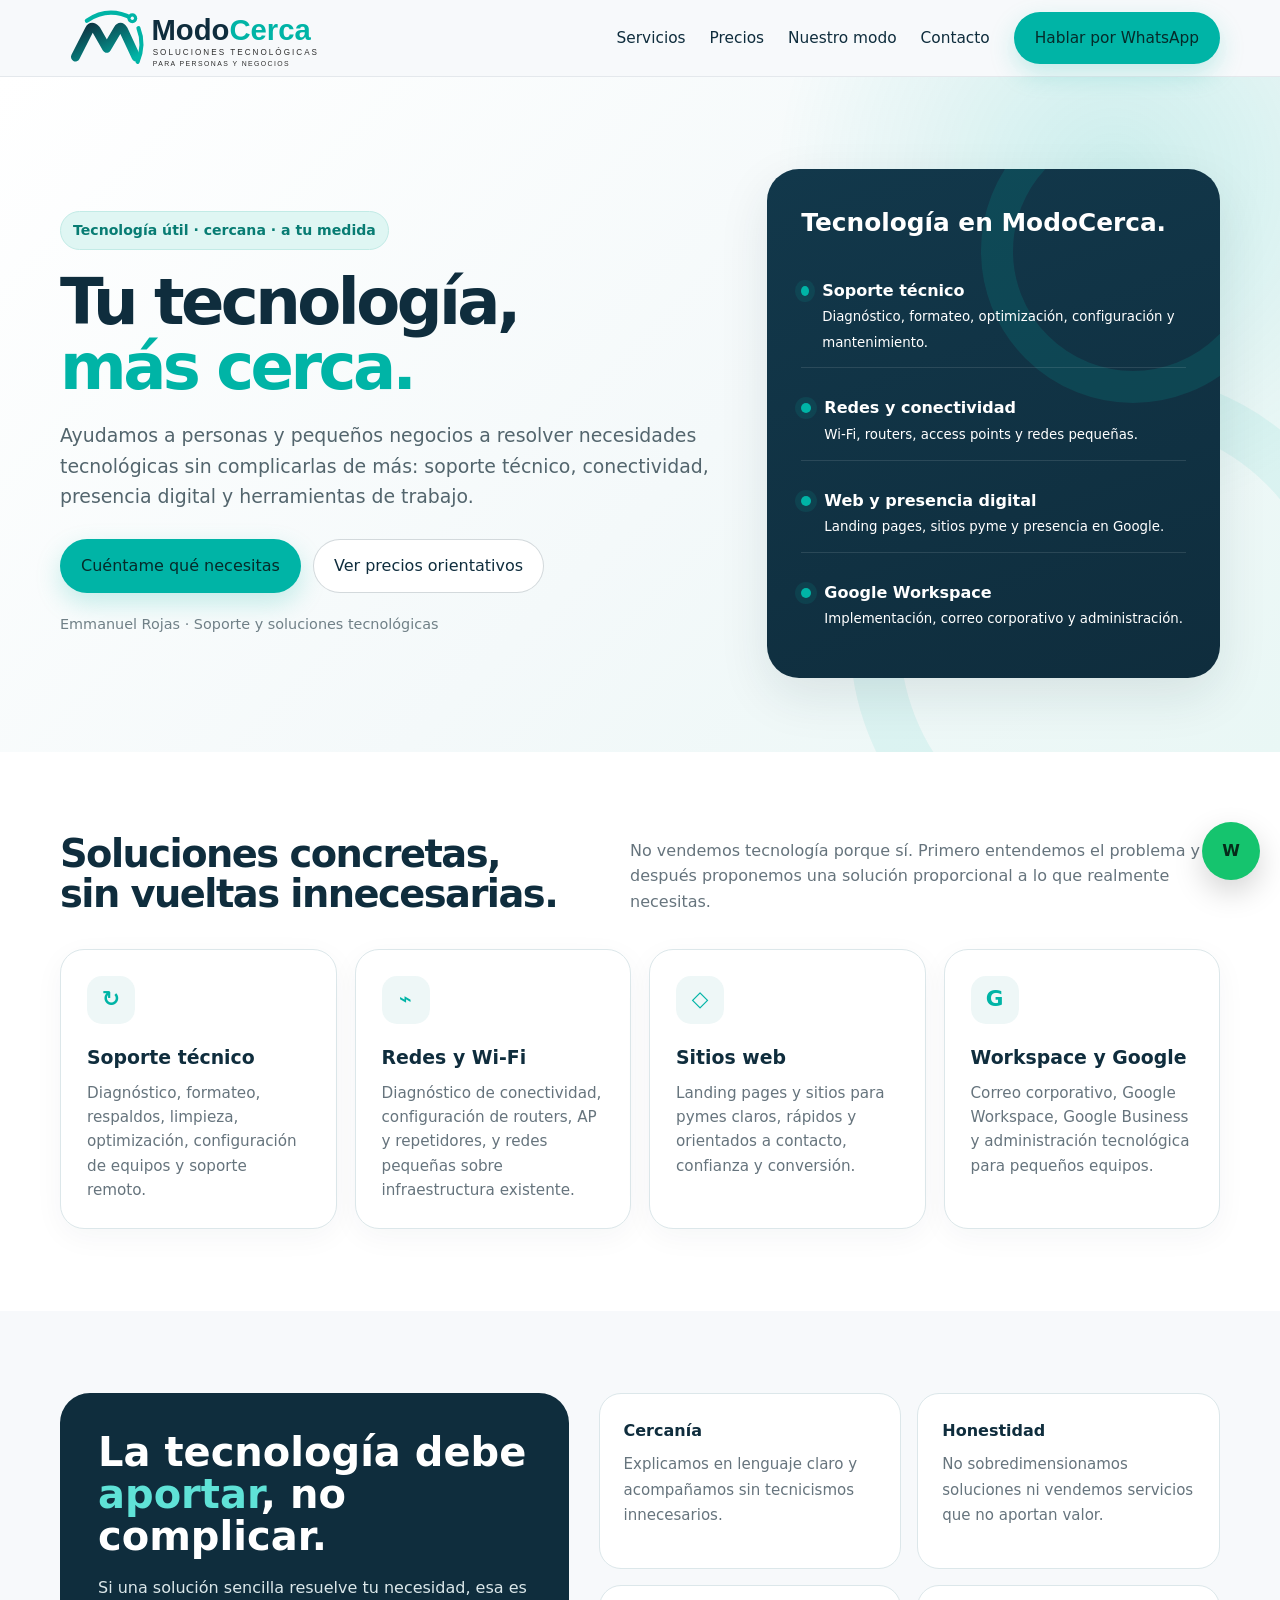
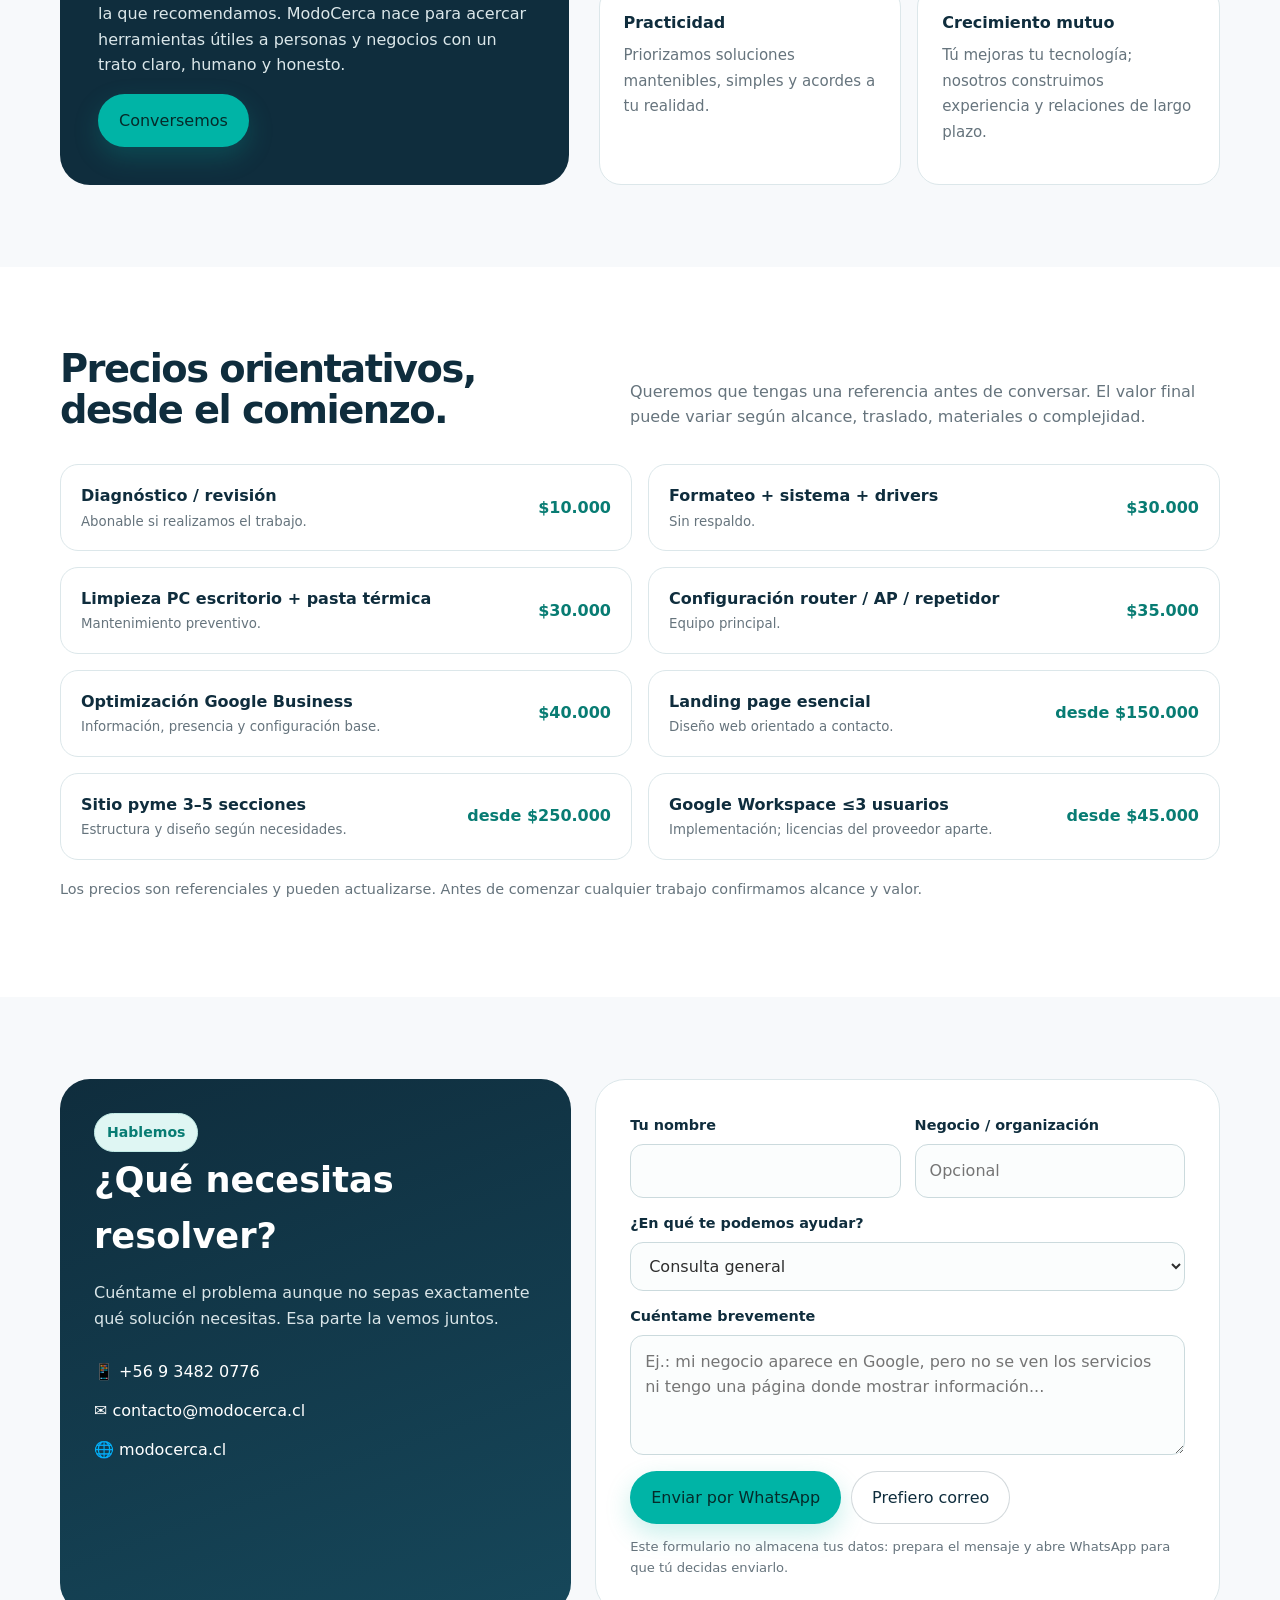
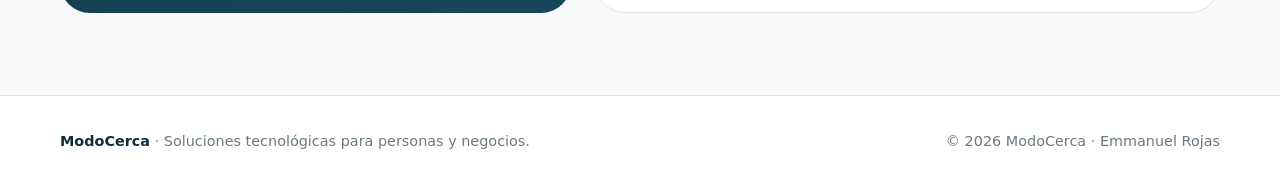
==== index.html @ 822f479d "Add files via upload Pagina ModoCerca v1" ====
<!doctype html>
<html lang="es-CL">
<head>
  <meta charset="utf-8">
  <meta name="viewport" content="width=device-width,initial-scale=1">
  <title>ModoCerca — Soluciones tecnológicas para personas y negocios</title>
  <meta name="description" content="Soporte técnico, redes, sitios web, presencia digital y Google Workspace. Tecnología útil, cercana y a tu medida.">
  <meta name="theme-color" content="#0F2D3D">
  <link rel="icon" href="/assets/favicon.svg" type="image/svg+xml">
  <link rel="canonical" href="https://modocerca.cl/">
  <meta property="og:title" content="ModoCerca — Tecnología en ModoCerca">
  <meta property="og:description" content="Soluciones tecnológicas para personas y negocios: soporte, redes, web, Google Workspace y presencia digital.">
  <meta property="og:type" content="website">
  <meta property="og:url" content="https://modocerca.cl/">
  <link rel="stylesheet" href="/styles.css">
  <script defer src="/script.js"></script>
</head>
<body>
<a class="skip" href="#contenido">Saltar al contenido</a>
<header class="site-header">
  <div class="container nav">
    <a class="brand" href="#inicio" aria-label="ModoCerca, inicio"><img src="/assets/logo.svg" alt="ModoCerca"></a>
    <nav class="nav-links" aria-label="Navegación principal">
      <a href="#servicios">Servicios</a>
      <a href="#precios">Precios</a>
      <a href="#modo">Nuestro modo</a>
      <a href="#contacto">Contacto</a>
      <a class="btn btn-primary" href="https://wa.me/56934820776" target="_blank" rel="noopener">Hablar por WhatsApp</a>
    </nav>
    <button class="menu-btn" aria-label="Abrir menú">☰</button>
  </div>
</header>
<main id="contenido">
  <section class="hero" id="inicio">
    <div class="container hero-grid">
      <div>
        <span class="eyebrow">Tecnología útil · cercana · a tu medida</span>
        <h1>Tu tecnología,<br><span>más cerca.</span></h1>
        <p>Ayudamos a personas y pequeños negocios a resolver necesidades tecnológicas sin complicarlas de más: soporte técnico, conectividad, presencia digital y herramientas de trabajo.</p>
        <div class="hero-actions">
          <a class="btn btn-primary" href="#contacto">Cuéntame qué necesitas</a>
          <a class="btn btn-secondary" href="#precios">Ver precios orientativos</a>
        </div>
        <div class="hero-note">Emmanuel Rojas · Soporte y soluciones tecnológicas</div>
      </div>
      <aside class="hero-card" aria-label="Lo que hacemos">
        <h2>Tecnología en ModoCerca.</h2>
        <div class="quick-list">
          <div class="quick-item"><span class="dot"></span><div><strong>Soporte técnico</strong><br><small>Diagnóstico, formateo, optimización, configuración y mantenimiento.</small></div></div>
          <div class="quick-item"><span class="dot"></span><div><strong>Redes y conectividad</strong><br><small>Wi‑Fi, routers, access points y redes pequeñas.</small></div></div>
          <div class="quick-item"><span class="dot"></span><div><strong>Web y presencia digital</strong><br><small>Landing pages, sitios pyme y presencia en Google.</small></div></div>
          <div class="quick-item"><span class="dot"></span><div><strong>Google Workspace</strong><br><small>Implementación, correo corporativo y administración.</small></div></div>
        </div>
      </aside>
    </div>
  </section>

  <section class="section alt" id="servicios">
    <div class="container">
      <div class="section-head"><h2>Soluciones concretas,<br>sin vueltas innecesarias.</h2><p>No vendemos tecnología porque sí. Primero entendemos el problema y después proponemos una solución proporcional a lo que realmente necesitas.</p></div>
      <div class="cards">
        <article class="card"><div class="card-icon">↻</div><h3>Soporte técnico</h3><p>Diagnóstico, formateo, respaldos, limpieza, optimización, configuración de equipos y soporte remoto.</p></article>
        <article class="card"><div class="card-icon">⌁</div><h3>Redes y Wi‑Fi</h3><p>Diagnóstico de conectividad, configuración de routers, AP y repetidores, y redes pequeñas sobre infraestructura existente.</p></article>
        <article class="card"><div class="card-icon">◇</div><h3>Sitios web</h3><p>Landing pages y sitios para pymes claros, rápidos y orientados a contacto, confianza y conversión.</p></article>
        <article class="card"><div class="card-icon">G</div><h3>Workspace y Google</h3><p>Correo corporativo, Google Workspace, Google Business y administración tecnológica para pequeños equipos.</p></article>
      </div>
    </div>
  </section>

  <section class="section" id="modo">
    <div class="container philosophy">
      <div class="philosophy-panel">
        <h2>La tecnología debe <strong>aportar</strong>, no complicar.</h2>
        <p>Si una solución sencilla resuelve tu necesidad, esa es la que recomendamos. ModoCerca nace para acercar herramientas útiles a personas y negocios con un trato claro, humano y honesto.</p>
        <a class="btn btn-primary" href="#contacto">Conversemos</a>
      </div>
      <div class="values">
        <div class="value"><b>Cercanía</b><span>Explicamos en lenguaje claro y acompañamos sin tecnicismos innecesarios.</span></div>
        <div class="value"><b>Honestidad</b><span>No sobredimensionamos soluciones ni vendemos servicios que no aportan valor.</span></div>
        <div class="value"><b>Practicidad</b><span>Priorizamos soluciones mantenibles, simples y acordes a tu realidad.</span></div>
        <div class="value"><b>Crecimiento mutuo</b><span>Tú mejoras tu tecnología; nosotros construimos experiencia y relaciones de largo plazo.</span></div>
      </div>
    </div>
  </section>

  <section class="section alt" id="precios">
    <div class="container">
      <div class="section-head"><h2>Precios orientativos,<br>desde el comienzo.</h2><p>Queremos que tengas una referencia antes de conversar. El valor final puede variar según alcance, traslado, materiales o complejidad.</p></div>
      <div class="pricing">
        <div class="price-row"><div><b>Diagnóstico / revisión</b><small>Abonable si realizamos el trabajo.</small></div><div class="price">$10.000</div></div>
        <div class="price-row"><div><b>Formateo + sistema + drivers</b><small>Sin respaldo.</small></div><div class="price">$30.000</div></div>
        <div class="price-row"><div><b>Limpieza PC escritorio + pasta térmica</b><small>Mantenimiento preventivo.</small></div><div class="price">$30.000</div></div>
        <div class="price-row"><div><b>Configuración router / AP / repetidor</b><small>Equipo principal.</small></div><div class="price">$35.000</div></div>
        <div class="price-row"><div><b>Optimización Google Business</b><small>Información, presencia y configuración base.</small></div><div class="price">$40.000</div></div>
        <div class="price-row"><div><b>Landing page esencial</b><small>Diseño web orientado a contacto.</small></div><div class="price">desde $150.000</div></div>
        <div class="price-row"><div><b>Sitio pyme 3–5 secciones</b><small>Estructura y diseño según necesidades.</small></div><div class="price">desde $250.000</div></div>
        <div class="price-row"><div><b>Google Workspace ≤3 usuarios</b><small>Implementación; licencias del proveedor aparte.</small></div><div class="price">desde $45.000</div></div>
      </div>
      <p class="pricing-note">Los precios son referenciales y pueden actualizarse. Antes de comenzar cualquier trabajo confirmamos alcance y valor.</p>
    </div>
  </section>

  <section class="section" id="contacto">
    <div class="container contact-wrap">
      <div class="contact-info">
        <span class="eyebrow">Hablemos</span>
        <h2>¿Qué necesitas resolver?</h2>
        <p>Cuéntame el problema aunque no sepas exactamente qué solución necesitas. Esa parte la vemos juntos.</p>
        <div class="contact-list">
          <a href="https://wa.me/56934820776" target="_blank" rel="noopener">📱 +56 9 3482 0776</a>
          <a href="mailto:contacto@modocerca.cl">✉ contacto@modocerca.cl</a>
          <a href="https://modocerca.cl/">🌐 modocerca.cl</a>
        </div>
      </div>
      <form class="contact-form quote-form">
        <div class="form-grid">
          <div class="field"><label for="nombre">Tu nombre</label><input id="nombre" name="nombre" autocomplete="name" required></div>
          <div class="field"><label for="negocio">Negocio / organización</label><input id="negocio" name="negocio" autocomplete="organization" placeholder="Opcional"></div>
          <div class="field full"><label for="servicio">¿En qué te podemos ayudar?</label><select id="servicio" name="servicio"><option>Consulta general</option><option>Soporte técnico</option><option>Redes y conectividad</option><option>Sitio web</option><option>Google Business</option><option>Google Workspace</option></select></div>
          <div class="field full"><label for="mensaje">Cuéntame brevemente</label><textarea id="mensaje" name="mensaje" placeholder="Ej.: mi negocio aparece en Google, pero no se ven los servicios ni tengo una página donde mostrar información..."></textarea></div>
        </div>
        <div class="form-actions"><button class="btn btn-primary" type="submit">Enviar por WhatsApp</button><a class="btn btn-secondary" href="mailto:contacto@modocerca.cl">Prefiero correo</a></div>
        <div class="form-help">Este formulario no almacena tus datos: prepara el mensaje y abre WhatsApp para que tú decidas enviarlo.</div>
      </form>
    </div>
  </section>
</main>
<footer>
  <div class="container footer-grid"><div><span class="footer-brand">ModoCerca</span> · Soluciones tecnológicas para personas y negocios.</div><div>© <span data-year></span> ModoCerca · Emmanuel Rojas</div></div>
</footer>
<a class="whatsapp-float" href="https://wa.me/56934820776" target="_blank" rel="noopener" aria-label="Abrir WhatsApp">W</a>
</body>
</html>
---- styles.css ----
:root {
  --navy: #0F2D3D;
  --teal: #00B4A6;
  --white: #F7F9FB;
  --graphite: #2E2E2E;
  --muted: #66747d;
  --line: #dce7ea;
  --soft: #eef7f7;
  --shadow: 0 18px 50px rgba(15,45,61,.10);
  --radius: 24px;
  --max: 1160px;
}
*{box-sizing:border-box}
html{scroll-behavior:smooth}
body{margin:0;font-family:Inter,ui-sans-serif,system-ui,-apple-system,"Segoe UI",Roboto,Arial,sans-serif;background:var(--white);color:var(--graphite);line-height:1.6}
a{color:inherit;text-decoration:none}
img{max-width:100%;display:block}
.container{width:min(var(--max),calc(100% - 36px));margin-inline:auto}
.site-header{position:sticky;top:0;z-index:50;background:rgba(247,249,251,.92);backdrop-filter:blur(16px);border-bottom:1px solid rgba(15,45,61,.08)}
.nav{height:76px;display:flex;align-items:center;justify-content:space-between;gap:24px}
.brand img{width:260px;height:auto}
.nav-links{display:flex;align-items:center;gap:24px;font-size:.96rem;color:var(--navy)}
.nav-links a:hover{color:var(--teal)}
.menu-btn{display:none;border:0;background:transparent;font-size:1.6rem;color:var(--navy)}
.btn{display:inline-flex;align-items:center;justify-content:center;gap:9px;border-radius:999px;padding:13px 20px;font-weight:750;border:1px solid transparent;transition:.2s ease;cursor:pointer;font:inherit}
.btn-primary{background:var(--teal);color:#052b2a;box-shadow:0 10px 26px rgba(0,180,166,.22)}
.btn-primary:hover{transform:translateY(-2px);filter:brightness(.98)}
.btn-secondary{border-color:rgba(15,45,61,.18);background:#fff;color:var(--navy)}
.btn-secondary:hover{border-color:var(--teal);color:#087c73}
.hero{position:relative;overflow:hidden;padding:92px 0 74px;background:radial-gradient(circle at 87% 15%,rgba(0,180,166,.16),transparent 27%),linear-gradient(135deg,#fff 0%,#f4f9fa 55%,#e9f7f5 100%)}
.hero:after{content:"";position:absolute;right:-100px;bottom:-150px;width:430px;height:430px;border:50px solid rgba(0,180,166,.08);border-radius:50%}
.hero-grid{display:grid;grid-template-columns:1.18fr .82fr;gap:56px;align-items:center;position:relative;z-index:2}
.eyebrow{display:inline-flex;gap:8px;align-items:center;color:#087c73;background:#dff6f3;border:1px solid #c2ebe6;padding:7px 12px;border-radius:999px;font-size:.88rem;font-weight:750}
.hero h1{font-size:clamp(2.7rem,5vw,5rem);line-height:1.02;letter-spacing:-.055em;color:var(--navy);margin:20px 0}
.hero h1 span{color:var(--teal)}
.hero p{font-size:1.18rem;color:#53656d;max-width:720px;margin:0 0 28px}
.hero-actions{display:flex;flex-wrap:wrap;gap:12px}
.hero-note{margin-top:20px;font-size:.9rem;color:#708087}
.hero-card{background:linear-gradient(160deg,#12384b,#0F2D3D);color:white;border-radius:32px;padding:34px;box-shadow:var(--shadow);position:relative;overflow:hidden}
.hero-card:after{content:"";position:absolute;right:-65px;top:-70px;width:240px;height:240px;border:32px solid rgba(0,180,166,.15);border-radius:50%}
.hero-card h2{position:relative;z-index:1;margin:0 0 22px;font-size:1.55rem}
.quick-list{position:relative;z-index:1;display:grid;gap:14px}
.quick-item{display:flex;gap:13px;align-items:flex-start;padding:13px 0;border-bottom:1px solid rgba(255,255,255,.11)}
.quick-item:last-child{border-bottom:0}
.dot{width:10px;height:10px;border-radius:50%;background:var(--teal);margin-top:8px;box-shadow:0 0 0 6px rgba(0,180,166,.12)}
.section{padding:82px 0}
.section.alt{background:#fff}
.section-head{display:flex;justify-content:space-between;gap:40px;align-items:end;margin-bottom:34px}
.section-head h2{margin:0;color:var(--navy);font-size:clamp(2rem,3vw,3rem);letter-spacing:-.04em;line-height:1.05}
.section-head p{max-width:590px;color:var(--muted);margin:0}
.cards{display:grid;grid-template-columns:repeat(4,1fr);gap:18px}
.card{background:white;border:1px solid var(--line);border-radius:var(--radius);padding:26px;box-shadow:0 8px 30px rgba(15,45,61,.045)}
.card-icon{width:48px;height:48px;border-radius:15px;background:var(--soft);display:grid;place-items:center;color:var(--teal);font-size:1.35rem;font-weight:900;margin-bottom:18px}
.card h3{color:var(--navy);margin:0 0 9px;font-size:1.18rem}
.card p{color:var(--muted);margin:0;font-size:.95rem}
.philosophy{display:grid;grid-template-columns:.9fr 1.1fr;gap:30px;align-items:stretch}
.philosophy-panel{background:var(--navy);color:white;border-radius:30px;padding:38px;position:relative;overflow:hidden}
.philosophy-panel h2{font-size:2.5rem;line-height:1.05;margin:0 0 18px}
.philosophy-panel strong{color:#5fe2d7}
.philosophy-panel p{color:#dbe7ea}
.values{display:grid;grid-template-columns:1fr 1fr;gap:16px}
.value{background:white;border:1px solid var(--line);border-radius:22px;padding:24px}
.value b{display:block;color:var(--navy);margin-bottom:7px}
.value span{color:var(--muted);font-size:.94rem}
.pricing{display:grid;grid-template-columns:repeat(2,1fr);gap:16px}
.price-row{display:grid;grid-template-columns:1fr auto;gap:18px;align-items:center;padding:18px 20px;background:white;border:1px solid var(--line);border-radius:18px}
.price-row b{color:var(--navy)}
.price-row small{display:block;color:var(--muted);margin-top:2px}
.price{font-weight:850;color:#087c73;white-space:nowrap}
.pricing-note{margin-top:18px;color:var(--muted);font-size:.9rem}
.contact-wrap{display:grid;grid-template-columns:.9fr 1.1fr;gap:24px}
.contact-info{background:linear-gradient(160deg,#0F2D3D,#16475a);border-radius:30px;color:white;padding:34px}
.contact-info h2{font-size:2.2rem;margin:0 0 10px}
.contact-info p{color:#d9e5e8}
.contact-list{margin-top:28px;display:grid;gap:13px}
.contact-list a{display:flex;gap:10px;align-items:center;color:white}
.contact-form{background:white;border:1px solid var(--line);border-radius:30px;padding:34px}
.form-grid{display:grid;grid-template-columns:1fr 1fr;gap:14px}
.field{display:grid;gap:7px}
.field.full{grid-column:1/-1}
label{font-weight:700;color:var(--navy);font-size:.9rem}
input,select,textarea{width:100%;border:1px solid #cbdadd;border-radius:13px;background:#fbfdfd;padding:13px 14px;font:inherit;color:var(--graphite);outline:none}
input:focus,select:focus,textarea:focus{border-color:var(--teal);box-shadow:0 0 0 3px rgba(0,180,166,.11)}
textarea{min-height:120px;resize:vertical}
.form-actions{display:flex;flex-wrap:wrap;gap:10px;margin-top:16px}
.form-help{font-size:.82rem;color:var(--muted);margin-top:12px}
footer{padding:34px 0;border-top:1px solid var(--line);background:#fff}
.footer-grid{display:flex;align-items:center;justify-content:space-between;gap:24px;color:#6b7980;font-size:.9rem}
.footer-brand{font-weight:850;color:var(--navy)}
.whatsapp-float{position:fixed;right:20px;bottom:20px;z-index:45;background:#15c46e;color:#062b1a;width:58px;height:58px;border-radius:50%;display:grid;place-items:center;font-weight:900;box-shadow:0 12px 30px rgba(0,0,0,.17)}
.skip{position:absolute;left:-10000px;top:auto}.skip:focus{left:12px;top:12px;background:#fff;padding:10px;z-index:99}
@media (max-width:980px){.hero-grid,.philosophy,.contact-wrap{grid-template-columns:1fr}.cards{grid-template-columns:1fr 1fr}.hero-card{max-width:680px}.section-head{align-items:start;flex-direction:column}.brand img{width:220px}}
@media (max-width:720px){.nav-links{display:none;position:absolute;left:18px;right:18px;top:70px;background:#fff;border:1px solid var(--line);border-radius:18px;padding:16px;box-shadow:var(--shadow);flex-direction:column;align-items:stretch}.nav-links.open{display:flex}.menu-btn{display:block}.hero{padding-top:58px}.hero h1{font-size:3.1rem}.cards,.pricing,.values,.form-grid{grid-template-columns:1fr}.field.full{grid-column:auto}.brand img{width:190px}.footer-grid{align-items:flex-start;flex-direction:column}.contact-info,.contact-form,.hero-card{padding:26px}.section{padding:64px 0}}
@media (prefers-reduced-motion:reduce){html{scroll-behavior:auto}.btn{transition:none}}
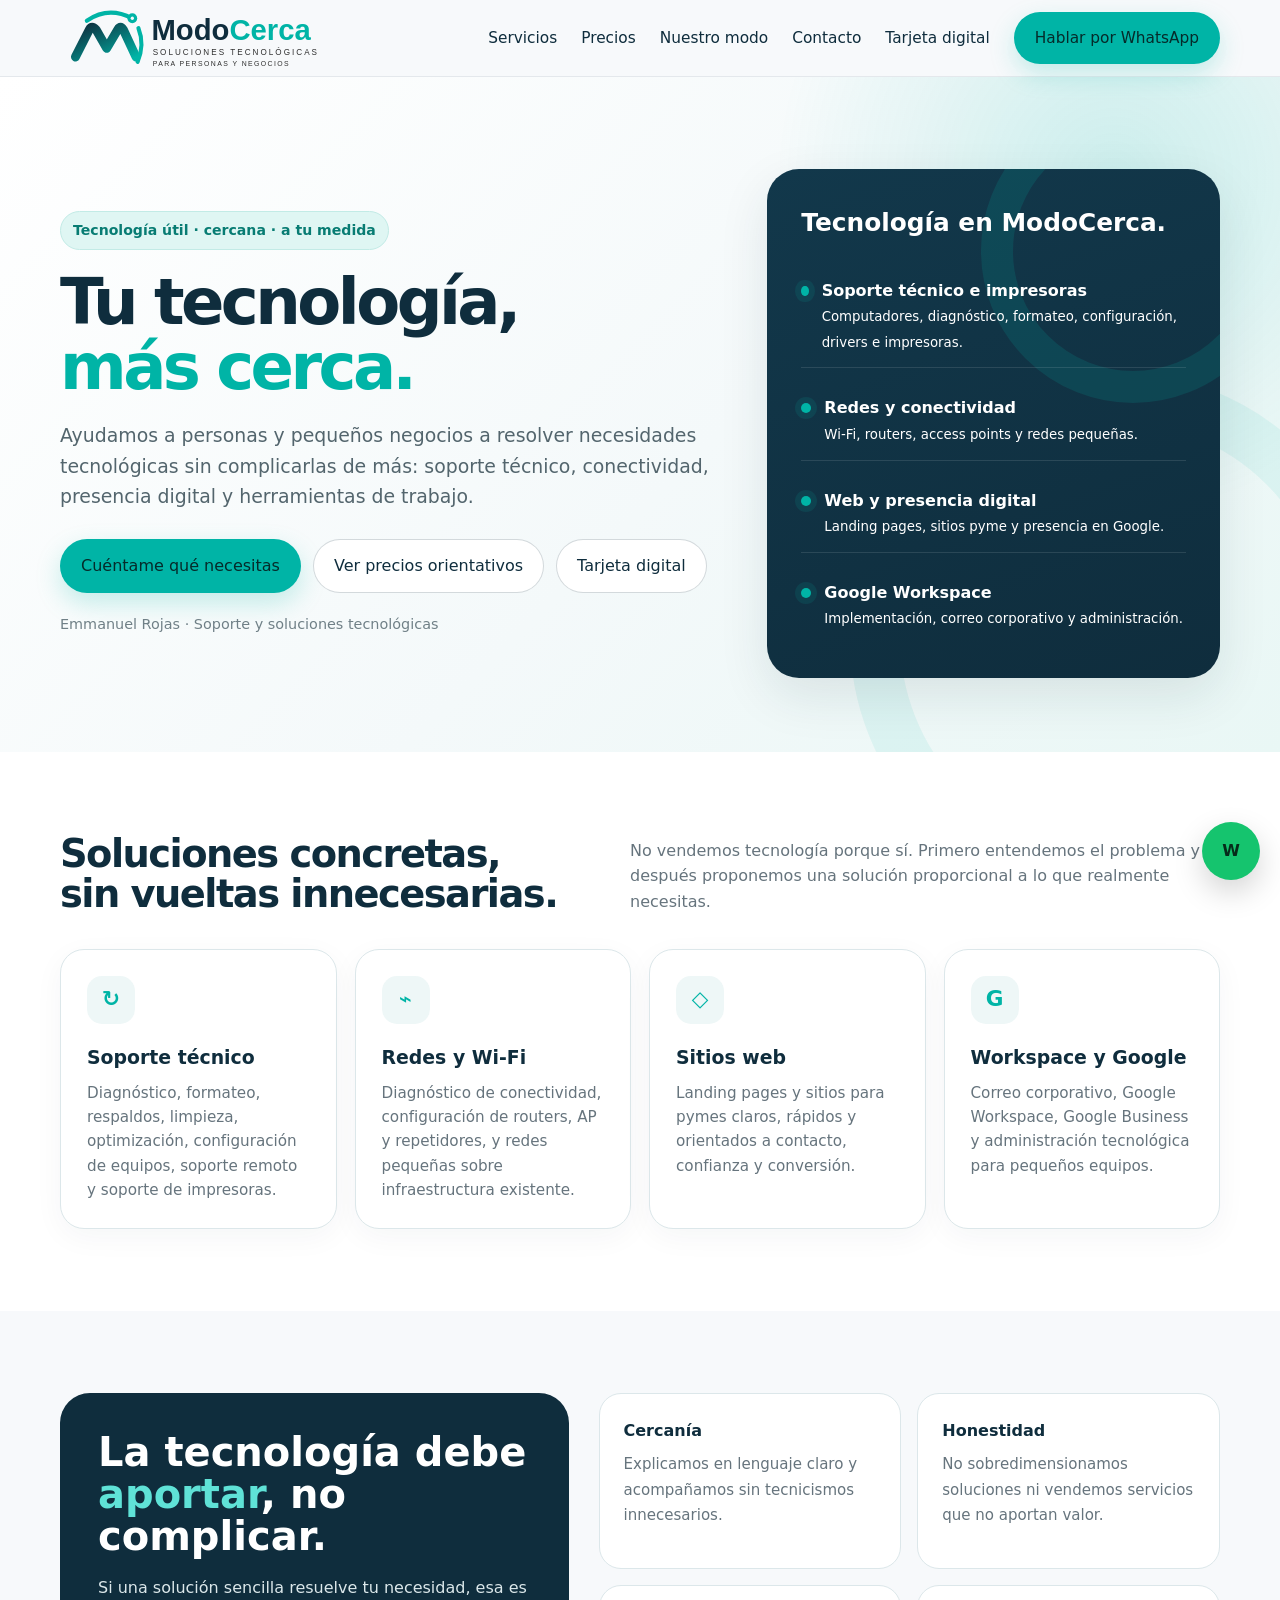
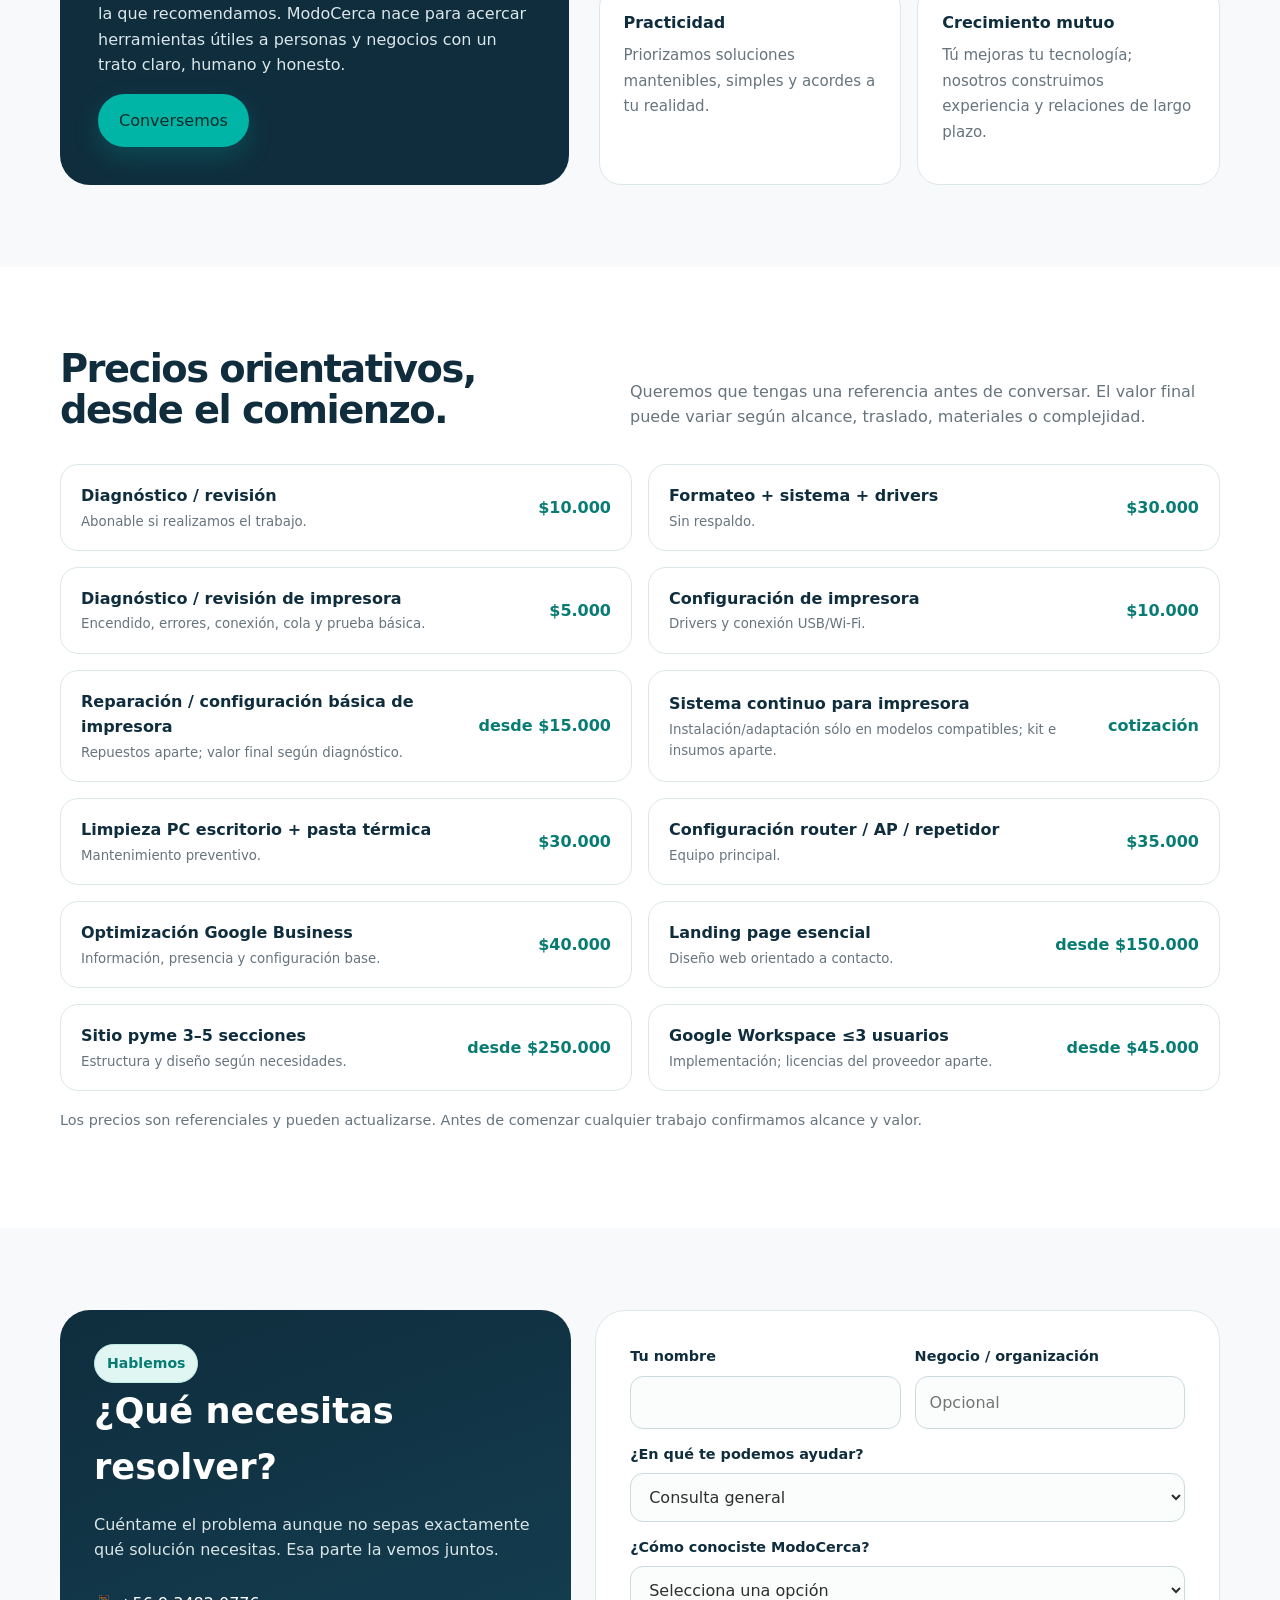
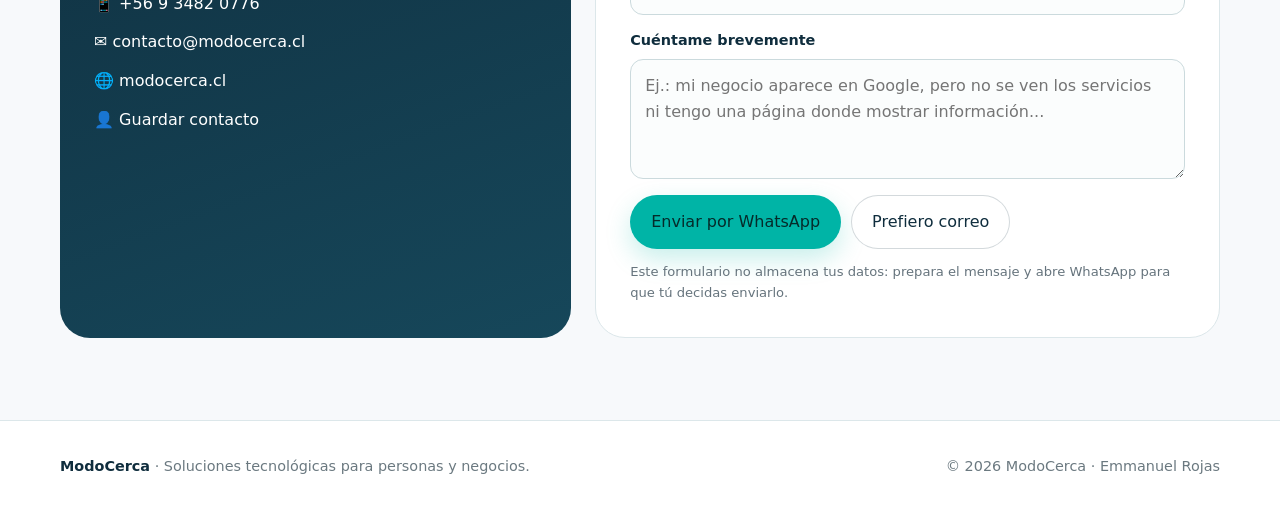
==== commit c88f3f89: "Add files via upload ModoCerca web V3" ====
--- a/index.html
+++ b/index.html
@@ -4,12 +4,12 @@
   <meta charset="utf-8">
   <meta name="viewport" content="width=device-width,initial-scale=1">
   <title>ModoCerca — Soluciones tecnológicas para personas y negocios</title>
-  <meta name="description" content="Soporte técnico, redes, sitios web, presencia digital y Google Workspace. Tecnología útil, cercana y a tu medida.">
+  <meta name="description" content="Soporte técnico, impresoras, redes, sitios web, presencia digital y Google Workspace. Tecnología útil, cercana y a tu medida.">
   <meta name="theme-color" content="#0F2D3D">
   <link rel="icon" href="/assets/favicon.svg" type="image/svg+xml">
   <link rel="canonical" href="https://modocerca.cl/">
   <meta property="og:title" content="ModoCerca — Tecnología en ModoCerca">
-  <meta property="og:description" content="Soluciones tecnológicas para personas y negocios: soporte, redes, web, Google Workspace y presencia digital.">
+  <meta property="og:description" content="Soluciones tecnológicas para personas y negocios: soporte, impresoras, redes, web, Google Workspace y presencia digital.">
   <meta property="og:type" content="website">
   <meta property="og:url" content="https://modocerca.cl/">
   <link rel="stylesheet" href="/styles.css">
@@ -25,6 +25,7 @@
       <a href="#precios">Precios</a>
       <a href="#modo">Nuestro modo</a>
       <a href="#contacto">Contacto</a>
+      <a href="/tarjeta">Tarjeta digital</a>
       <a class="btn btn-primary" href="https://wa.me/56934820776" target="_blank" rel="noopener">Hablar por WhatsApp</a>
     </nav>
     <button class="menu-btn" aria-label="Abrir menú">☰</button>
@@ -40,13 +41,14 @@
         <div class="hero-actions">
           <a class="btn btn-primary" href="#contacto">Cuéntame qué necesitas</a>
           <a class="btn btn-secondary" href="#precios">Ver precios orientativos</a>
+          <a class="btn btn-secondary" href="/tarjeta">Tarjeta digital</a>
         </div>
         <div class="hero-note">Emmanuel Rojas · Soporte y soluciones tecnológicas</div>
       </div>
       <aside class="hero-card" aria-label="Lo que hacemos">
         <h2>Tecnología en ModoCerca.</h2>
         <div class="quick-list">
-          <div class="quick-item"><span class="dot"></span><div><strong>Soporte técnico</strong><br><small>Diagnóstico, formateo, optimización, configuración y mantenimiento.</small></div></div>
+          <div class="quick-item"><span class="dot"></span><div><strong>Soporte técnico e impresoras</strong><br><small>Computadores, diagnóstico, formateo, configuración, drivers e impresoras.</small></div></div>
           <div class="quick-item"><span class="dot"></span><div><strong>Redes y conectividad</strong><br><small>Wi‑Fi, routers, access points y redes pequeñas.</small></div></div>
           <div class="quick-item"><span class="dot"></span><div><strong>Web y presencia digital</strong><br><small>Landing pages, sitios pyme y presencia en Google.</small></div></div>
           <div class="quick-item"><span class="dot"></span><div><strong>Google Workspace</strong><br><small>Implementación, correo corporativo y administración.</small></div></div>
@@ -59,7 +61,7 @@
     <div class="container">
       <div class="section-head"><h2>Soluciones concretas,<br>sin vueltas innecesarias.</h2><p>No vendemos tecnología porque sí. Primero entendemos el problema y después proponemos una solución proporcional a lo que realmente necesitas.</p></div>
       <div class="cards">
-        <article class="card"><div class="card-icon">↻</div><h3>Soporte técnico</h3><p>Diagnóstico, formateo, respaldos, limpieza, optimización, configuración de equipos y soporte remoto.</p></article>
+        <article class="card"><div class="card-icon">↻</div><h3>Soporte técnico</h3><p>Diagnóstico, formateo, respaldos, limpieza, optimización, configuración de equipos, soporte remoto y soporte de impresoras.</p></article>
         <article class="card"><div class="card-icon">⌁</div><h3>Redes y Wi‑Fi</h3><p>Diagnóstico de conectividad, configuración de routers, AP y repetidores, y redes pequeñas sobre infraestructura existente.</p></article>
         <article class="card"><div class="card-icon">◇</div><h3>Sitios web</h3><p>Landing pages y sitios para pymes claros, rápidos y orientados a contacto, confianza y conversión.</p></article>
         <article class="card"><div class="card-icon">G</div><h3>Workspace y Google</h3><p>Correo corporativo, Google Workspace, Google Business y administración tecnológica para pequeños equipos.</p></article>
@@ -89,6 +91,10 @@
       <div class="pricing">
         <div class="price-row"><div><b>Diagnóstico / revisión</b><small>Abonable si realizamos el trabajo.</small></div><div class="price">$10.000</div></div>
         <div class="price-row"><div><b>Formateo + sistema + drivers</b><small>Sin respaldo.</small></div><div class="price">$30.000</div></div>
+        <div class="price-row"><div><b>Diagnóstico / revisión de impresora</b><small>Encendido, errores, conexión, cola y prueba básica.</small></div><div class="price">$5.000</div></div>
+        <div class="price-row"><div><b>Configuración de impresora</b><small>Drivers y conexión USB/Wi‑Fi.</small></div><div class="price">$10.000</div></div>
+        <div class="price-row"><div><b>Reparación / configuración básica de impresora</b><small>Repuestos aparte; valor final según diagnóstico.</small></div><div class="price">desde $15.000</div></div>
+        <div class="price-row"><div><b>Sistema continuo para impresora</b><small>Instalación/adaptación sólo en modelos compatibles; kit e insumos aparte.</small></div><div class="price">cotización</div></div>
         <div class="price-row"><div><b>Limpieza PC escritorio + pasta térmica</b><small>Mantenimiento preventivo.</small></div><div class="price">$30.000</div></div>
         <div class="price-row"><div><b>Configuración router / AP / repetidor</b><small>Equipo principal.</small></div><div class="price">$35.000</div></div>
         <div class="price-row"><div><b>Optimización Google Business</b><small>Información, presencia y configuración base.</small></div><div class="price">$40.000</div></div>
@@ -110,13 +116,15 @@
           <a href="https://wa.me/56934820776" target="_blank" rel="noopener">📱 +56 9 3482 0776</a>
           <a href="mailto:contacto@modocerca.cl">✉ contacto@modocerca.cl</a>
           <a href="https://modocerca.cl/">🌐 modocerca.cl</a>
+          <a href="/assets/Emmanuel_Rojas_ModoCerca.vcf" download>👤 Guardar contacto</a>
         </div>
       </div>
       <form class="contact-form quote-form">
         <div class="form-grid">
           <div class="field"><label for="nombre">Tu nombre</label><input id="nombre" name="nombre" autocomplete="name" required></div>
           <div class="field"><label for="negocio">Negocio / organización</label><input id="negocio" name="negocio" autocomplete="organization" placeholder="Opcional"></div>
-          <div class="field full"><label for="servicio">¿En qué te podemos ayudar?</label><select id="servicio" name="servicio"><option>Consulta general</option><option>Soporte técnico</option><option>Redes y conectividad</option><option>Sitio web</option><option>Google Business</option><option>Google Workspace</option></select></div>
+          <div class="field full"><label for="servicio">¿En qué te podemos ayudar?</label><select id="servicio" name="servicio"><option>Consulta general</option><option>Soporte técnico</option><option>Soporte de impresoras</option><option>Redes y conectividad</option><option>Sitio web</option><option>Google Business</option><option>Google Workspace</option></select></div>
+          <div class="field full"><label for="origen">¿Cómo conociste ModoCerca?</label><select id="origen" name="origen" data-origin-select><option value="">Selecciona una opción</option><option>Recomendación</option><option>Tarjeta / QR</option><option>Junta de vecinos</option><option>Paredones / Radio</option><option>Web</option><option>WhatsApp</option><option>Google</option><option>Cliente recurrente</option><option>Otro</option></select></div>
           <div class="field full"><label for="mensaje">Cuéntame brevemente</label><textarea id="mensaje" name="mensaje" placeholder="Ej.: mi negocio aparece en Google, pero no se ven los servicios ni tengo una página donde mostrar información..."></textarea></div>
         </div>
         <div class="form-actions"><button class="btn btn-primary" type="submit">Enviar por WhatsApp</button><a class="btn btn-secondary" href="mailto:contacto@modocerca.cl">Prefiero correo</a></div>
--- a/styles.css
+++ b/styles.css
@@ -92,3 +92,32 @@
 @media (max-width:980px){.hero-grid,.philosophy,.contact-wrap{grid-template-columns:1fr}.cards{grid-template-columns:1fr 1fr}.hero-card{max-width:680px}.section-head{align-items:start;flex-direction:column}.brand img{width:220px}}
 @media (max-width:720px){.nav-links{display:none;position:absolute;left:18px;right:18px;top:70px;background:#fff;border:1px solid var(--line);border-radius:18px;padding:16px;box-shadow:var(--shadow);flex-direction:column;align-items:stretch}.nav-links.open{display:flex}.menu-btn{display:block}.hero{padding-top:58px}.hero h1{font-size:3.1rem}.cards,.pricing,.values,.form-grid{grid-template-columns:1fr}.field.full{grid-column:auto}.brand img{width:190px}.footer-grid{align-items:flex-start;flex-direction:column}.contact-info,.contact-form,.hero-card{padding:26px}.section{padding:64px 0}}
 @media (prefers-reduced-motion:reduce){html{scroll-behavior:auto}.btn{transition:none}}
+
+
+/* Tarjeta digital */
+.digital-card-page{min-height:100vh;background:radial-gradient(circle at 78% 8%,rgba(0,180,166,.20),transparent 26%),linear-gradient(145deg,#0b2735,#0F2D3D 58%,#123f50);color:var(--graphite)}
+.digital-card-shell{min-height:100vh;display:grid;place-items:center;padding:34px 18px}
+.digital-card{width:min(100%,620px);background:rgba(247,249,251,.985);border:1px solid rgba(255,255,255,.24);border-radius:32px;padding:32px;box-shadow:0 26px 80px rgba(0,0,0,.26);overflow:hidden;position:relative}
+.digital-card:after{content:"";position:absolute;right:-92px;top:94px;width:245px;height:245px;border:34px solid rgba(0,180,166,.08);border-radius:50%;pointer-events:none}
+.digital-card-top{display:flex;align-items:center;justify-content:space-between;gap:18px;position:relative;z-index:1}
+.digital-card-logo img{width:245px}
+.digital-card-badge{font-size:.78rem;font-weight:800;color:#087c73;background:#dff6f3;border:1px solid #c2ebe6;border-radius:999px;padding:7px 11px;white-space:nowrap}
+.digital-card-identity{position:relative;z-index:1;padding:34px 0 22px}
+.digital-card-kicker{color:#087c73;font-size:.9rem;font-weight:850;margin:0 0 7px;text-transform:uppercase;letter-spacing:.08em}
+.digital-card-identity h1{font-size:clamp(2.35rem,7vw,3.5rem);line-height:1;margin:0;color:var(--navy);letter-spacing:-.045em}
+.digital-card-role{font-size:1.05rem;font-weight:750;color:#4d6069;margin:10px 0 14px}
+.digital-card-intro{max-width:500px;margin:0;color:var(--muted)}
+.digital-card-services{display:flex;flex-wrap:wrap;gap:8px;position:relative;z-index:1;margin-bottom:24px}
+.digital-card-services span{background:#fff;border:1px solid var(--line);border-radius:999px;padding:8px 11px;font-size:.86rem;font-weight:700;color:var(--navy)}
+.digital-card-actions{display:grid;grid-template-columns:1fr 1fr;gap:10px;position:relative;z-index:1}
+.digital-card-actions .btn{min-height:48px}
+.digital-card-actions .btn-wide{grid-column:1/-1}
+.share-status{margin:12px 0 0;background:#dff6f3;border:1px solid #c2ebe6;color:#087c73;padding:9px 12px;border-radius:12px;font-size:.88rem;position:relative;z-index:1}
+.digital-card-contact{display:grid;gap:8px;margin-top:24px;padding-top:22px;border-top:1px solid var(--line);position:relative;z-index:1}
+.digital-card-contact a{display:flex;justify-content:space-between;gap:20px;align-items:center;padding:7px 0}
+.digital-card-contact span{font-size:.82rem;color:var(--muted);font-weight:700}
+.digital-card-contact strong{color:var(--navy);font-size:.94rem;text-align:right;overflow-wrap:anywhere}
+.digital-card-footer{margin-top:22px;padding-top:18px;border-top:1px solid var(--line);position:relative;z-index:1;text-align:center}
+.digital-card-footer a{color:#087c73;font-weight:800}
+.digital-card-note{width:min(100%,620px);color:#d6e6e9;text-align:center;font-size:.8rem;line-height:1.5;margin:14px auto 0}
+@media(max-width:560px){.digital-card{padding:24px;border-radius:26px}.digital-card-top{align-items:flex-start}.digital-card-logo img{width:205px}.digital-card-badge{font-size:.7rem}.digital-card-actions{grid-template-columns:1fr}.digital-card-actions .btn-wide{grid-column:auto}.digital-card-contact a{align-items:flex-start;flex-direction:column;gap:1px}.digital-card-contact strong{text-align:left}.digital-card-identity{padding-top:28px}}
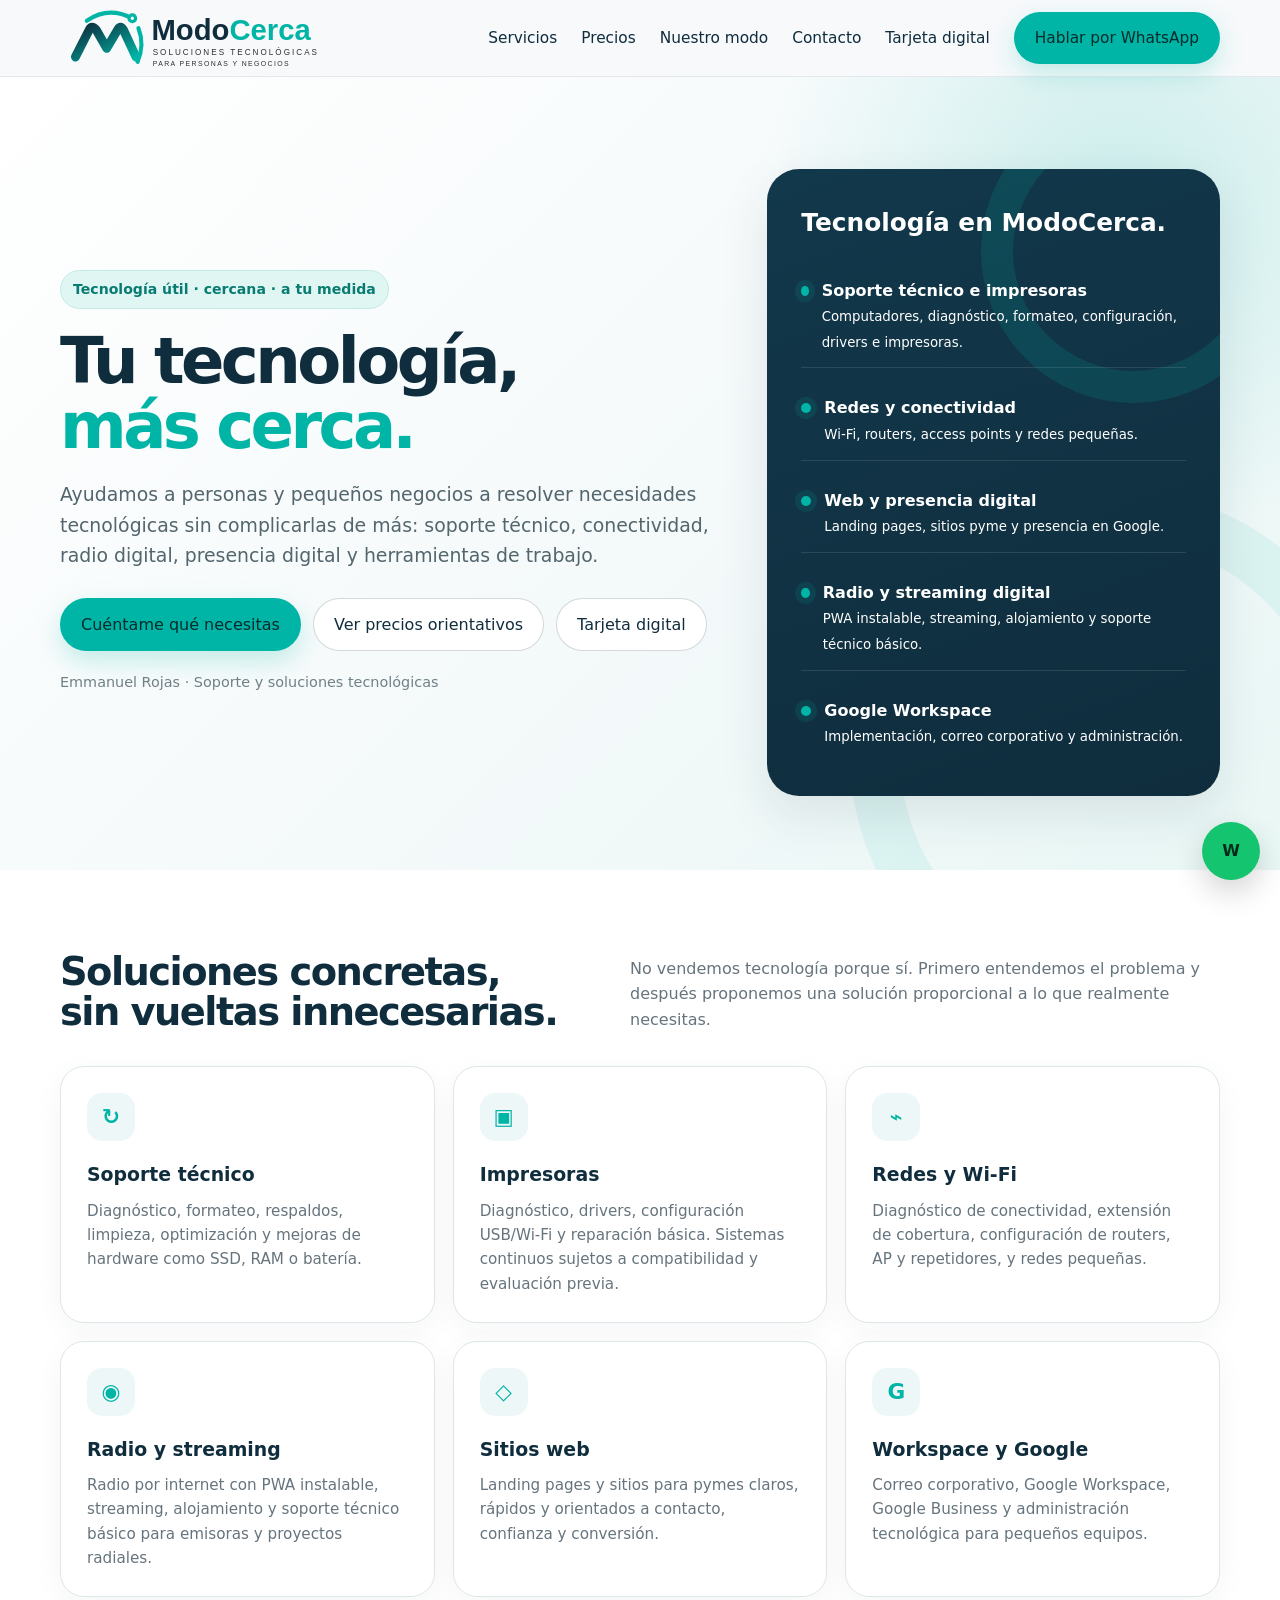
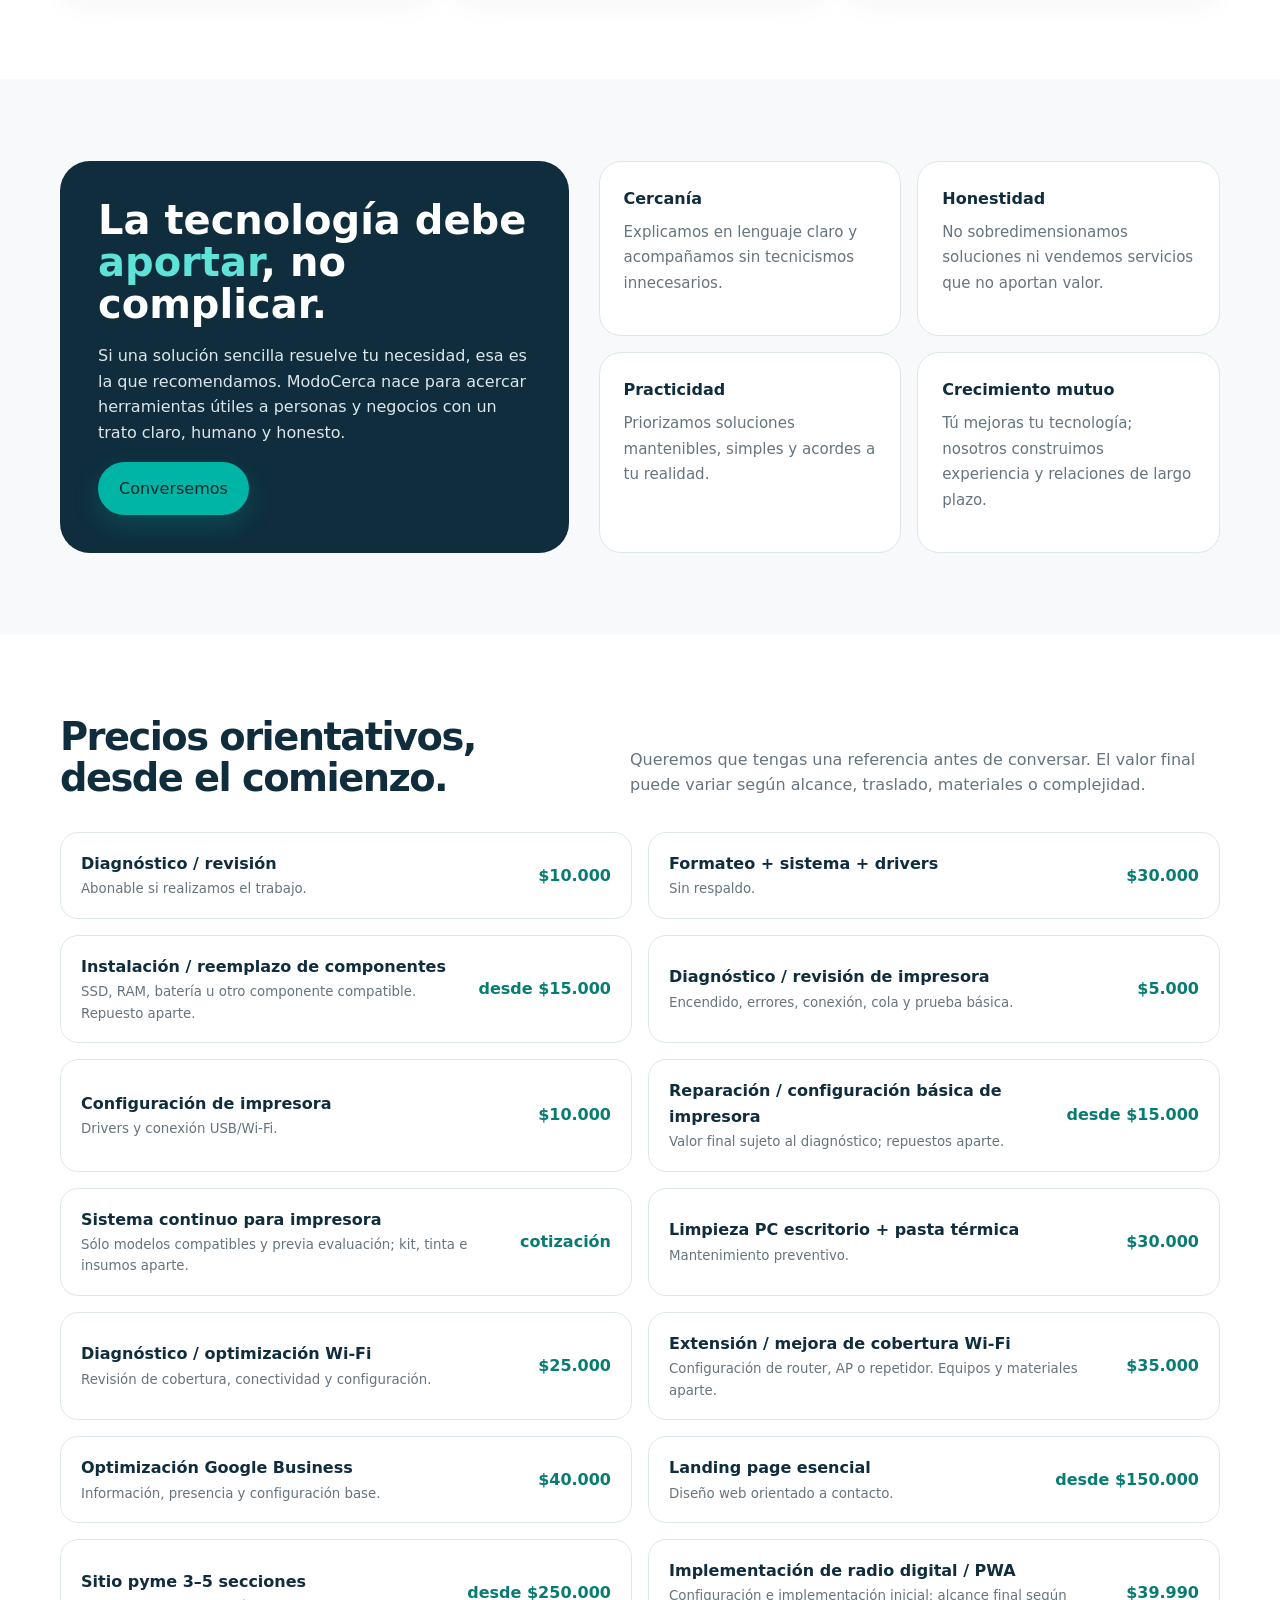
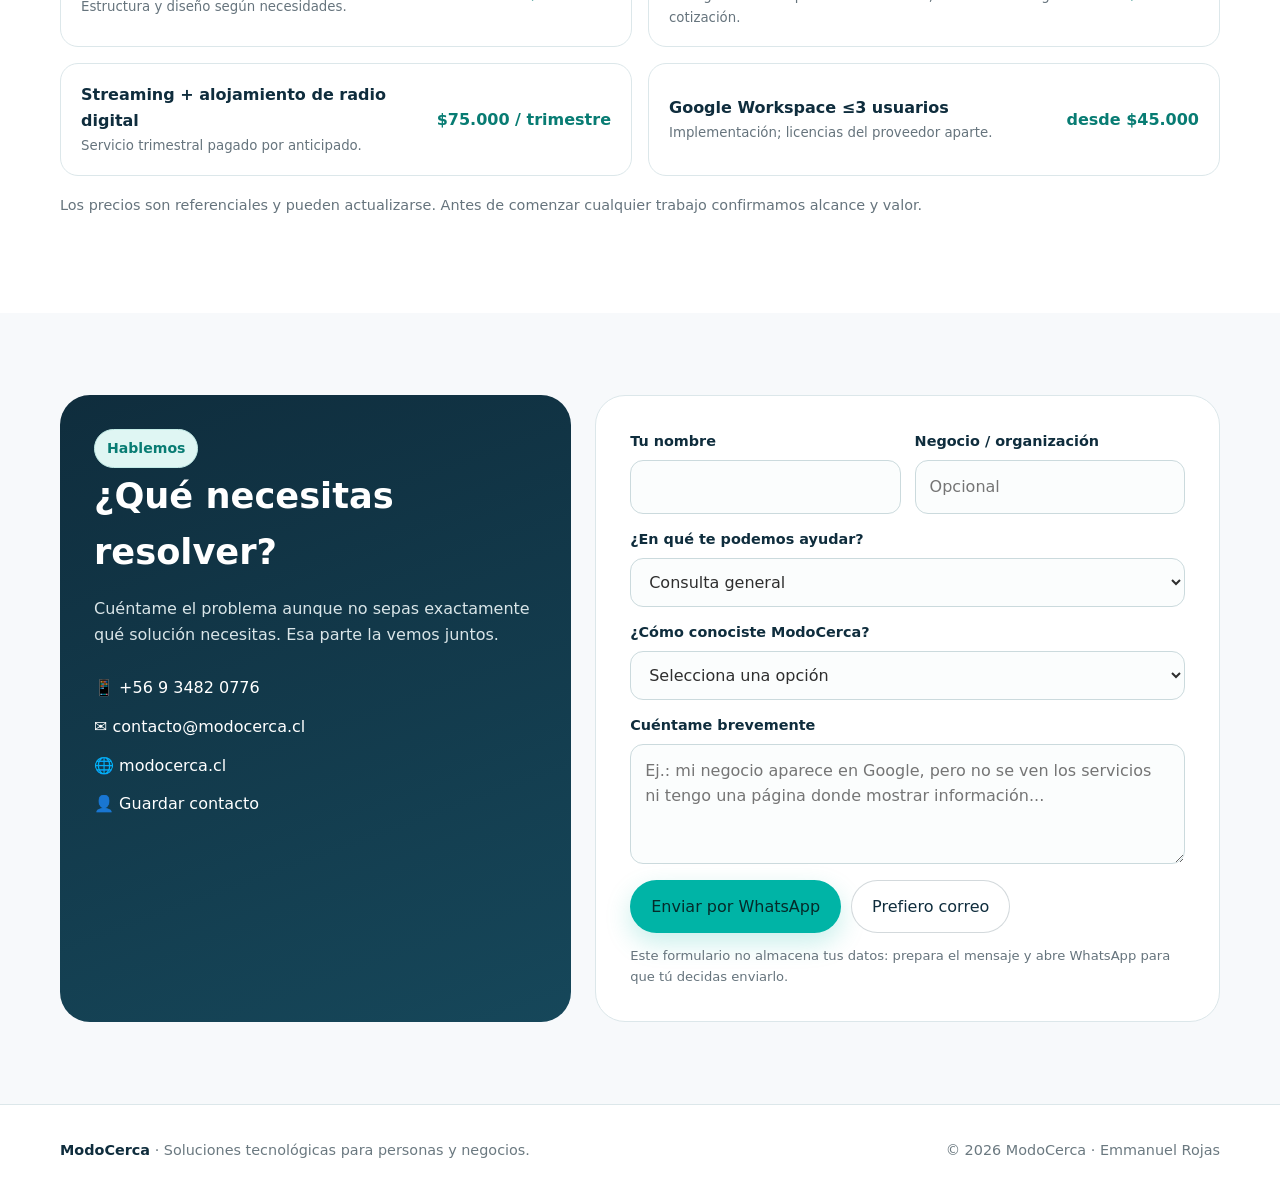
==== commit 77581222: "Add files via upload ModoCerca Web V4" ====
--- a/index.html
+++ b/index.html
@@ -4,12 +4,12 @@
   <meta charset="utf-8">
   <meta name="viewport" content="width=device-width,initial-scale=1">
   <title>ModoCerca — Soluciones tecnológicas para personas y negocios</title>
-  <meta name="description" content="Soporte técnico, impresoras, redes, sitios web, presencia digital y Google Workspace. Tecnología útil, cercana y a tu medida.">
+  <meta name="description" content="Soporte técnico, impresoras, redes y Wi‑Fi, radio digital y streaming, sitios web, presencia digital y Google Workspace. Tecnología útil, cercana y a tu medida.">
   <meta name="theme-color" content="#0F2D3D">
   <link rel="icon" href="/assets/favicon.svg" type="image/svg+xml">
   <link rel="canonical" href="https://modocerca.cl/">
   <meta property="og:title" content="ModoCerca — Tecnología en ModoCerca">
-  <meta property="og:description" content="Soluciones tecnológicas para personas y negocios: soporte, impresoras, redes, web, Google Workspace y presencia digital.">
+  <meta property="og:description" content="Soluciones tecnológicas para personas y negocios: soporte, impresoras, redes y Wi‑Fi, radio digital y streaming, web, Google Workspace y presencia digital.">
   <meta property="og:type" content="website">
   <meta property="og:url" content="https://modocerca.cl/">
   <link rel="stylesheet" href="/styles.css">
@@ -37,7 +37,7 @@
       <div>
         <span class="eyebrow">Tecnología útil · cercana · a tu medida</span>
         <h1>Tu tecnología,<br><span>más cerca.</span></h1>
-        <p>Ayudamos a personas y pequeños negocios a resolver necesidades tecnológicas sin complicarlas de más: soporte técnico, conectividad, presencia digital y herramientas de trabajo.</p>
+        <p>Ayudamos a personas y pequeños negocios a resolver necesidades tecnológicas sin complicarlas de más: soporte técnico, conectividad, radio digital, presencia digital y herramientas de trabajo.</p>
         <div class="hero-actions">
           <a class="btn btn-primary" href="#contacto">Cuéntame qué necesitas</a>
           <a class="btn btn-secondary" href="#precios">Ver precios orientativos</a>
@@ -51,6 +51,7 @@
           <div class="quick-item"><span class="dot"></span><div><strong>Soporte técnico e impresoras</strong><br><small>Computadores, diagnóstico, formateo, configuración, drivers e impresoras.</small></div></div>
           <div class="quick-item"><span class="dot"></span><div><strong>Redes y conectividad</strong><br><small>Wi‑Fi, routers, access points y redes pequeñas.</small></div></div>
           <div class="quick-item"><span class="dot"></span><div><strong>Web y presencia digital</strong><br><small>Landing pages, sitios pyme y presencia en Google.</small></div></div>
+          <div class="quick-item"><span class="dot"></span><div><strong>Radio y streaming digital</strong><br><small>PWA instalable, streaming, alojamiento y soporte técnico básico.</small></div></div>
           <div class="quick-item"><span class="dot"></span><div><strong>Google Workspace</strong><br><small>Implementación, correo corporativo y administración.</small></div></div>
         </div>
       </aside>
@@ -61,8 +62,10 @@
     <div class="container">
       <div class="section-head"><h2>Soluciones concretas,<br>sin vueltas innecesarias.</h2><p>No vendemos tecnología porque sí. Primero entendemos el problema y después proponemos una solución proporcional a lo que realmente necesitas.</p></div>
       <div class="cards">
-        <article class="card"><div class="card-icon">↻</div><h3>Soporte técnico</h3><p>Diagnóstico, formateo, respaldos, limpieza, optimización, configuración de equipos, soporte remoto y soporte de impresoras.</p></article>
-        <article class="card"><div class="card-icon">⌁</div><h3>Redes y Wi‑Fi</h3><p>Diagnóstico de conectividad, configuración de routers, AP y repetidores, y redes pequeñas sobre infraestructura existente.</p></article>
+        <article class="card"><div class="card-icon">↻</div><h3>Soporte técnico</h3><p>Diagnóstico, formateo, respaldos, limpieza, optimización y mejoras de hardware como SSD, RAM o batería.</p></article>
+        <article class="card"><div class="card-icon">▣</div><h3>Impresoras</h3><p>Diagnóstico, drivers, configuración USB/Wi‑Fi y reparación básica. Sistemas continuos sujetos a compatibilidad y evaluación previa.</p></article>
+        <article class="card"><div class="card-icon">⌁</div><h3>Redes y Wi‑Fi</h3><p>Diagnóstico de conectividad, extensión de cobertura, configuración de routers, AP y repetidores, y redes pequeñas.</p></article>
+        <article class="card"><div class="card-icon">◉</div><h3>Radio y streaming</h3><p>Radio por internet con PWA instalable, streaming, alojamiento y soporte técnico básico para emisoras y proyectos radiales.</p></article>
         <article class="card"><div class="card-icon">◇</div><h3>Sitios web</h3><p>Landing pages y sitios para pymes claros, rápidos y orientados a contacto, confianza y conversión.</p></article>
         <article class="card"><div class="card-icon">G</div><h3>Workspace y Google</h3><p>Correo corporativo, Google Workspace, Google Business y administración tecnológica para pequeños equipos.</p></article>
       </div>
@@ -91,15 +94,19 @@
       <div class="pricing">
         <div class="price-row"><div><b>Diagnóstico / revisión</b><small>Abonable si realizamos el trabajo.</small></div><div class="price">$10.000</div></div>
         <div class="price-row"><div><b>Formateo + sistema + drivers</b><small>Sin respaldo.</small></div><div class="price">$30.000</div></div>
+        <div class="price-row"><div><b>Instalación / reemplazo de componentes</b><small>SSD, RAM, batería u otro componente compatible. Repuesto aparte.</small></div><div class="price">desde $15.000</div></div>
         <div class="price-row"><div><b>Diagnóstico / revisión de impresora</b><small>Encendido, errores, conexión, cola y prueba básica.</small></div><div class="price">$5.000</div></div>
         <div class="price-row"><div><b>Configuración de impresora</b><small>Drivers y conexión USB/Wi‑Fi.</small></div><div class="price">$10.000</div></div>
-        <div class="price-row"><div><b>Reparación / configuración básica de impresora</b><small>Repuestos aparte; valor final según diagnóstico.</small></div><div class="price">desde $15.000</div></div>
-        <div class="price-row"><div><b>Sistema continuo para impresora</b><small>Instalación/adaptación sólo en modelos compatibles; kit e insumos aparte.</small></div><div class="price">cotización</div></div>
+        <div class="price-row"><div><b>Reparación / configuración básica de impresora</b><small>Valor final sujeto al diagnóstico; repuestos aparte.</small></div><div class="price">desde $15.000</div></div>
+        <div class="price-row"><div><b>Sistema continuo para impresora</b><small>Sólo modelos compatibles y previa evaluación; kit, tinta e insumos aparte.</small></div><div class="price">cotización</div></div>
         <div class="price-row"><div><b>Limpieza PC escritorio + pasta térmica</b><small>Mantenimiento preventivo.</small></div><div class="price">$30.000</div></div>
-        <div class="price-row"><div><b>Configuración router / AP / repetidor</b><small>Equipo principal.</small></div><div class="price">$35.000</div></div>
+        <div class="price-row"><div><b>Diagnóstico / optimización Wi‑Fi</b><small>Revisión de cobertura, conectividad y configuración.</small></div><div class="price">$25.000</div></div>
+        <div class="price-row"><div><b>Extensión / mejora de cobertura Wi‑Fi</b><small>Configuración de router, AP o repetidor. Equipos y materiales aparte.</small></div><div class="price">$35.000</div></div>
         <div class="price-row"><div><b>Optimización Google Business</b><small>Información, presencia y configuración base.</small></div><div class="price">$40.000</div></div>
         <div class="price-row"><div><b>Landing page esencial</b><small>Diseño web orientado a contacto.</small></div><div class="price">desde $150.000</div></div>
         <div class="price-row"><div><b>Sitio pyme 3–5 secciones</b><small>Estructura y diseño según necesidades.</small></div><div class="price">desde $250.000</div></div>
+        <div class="price-row"><div><b>Implementación de radio digital / PWA</b><small>Configuración e implementación inicial; alcance final según cotización.</small></div><div class="price">$39.990</div></div>
+        <div class="price-row"><div><b>Streaming + alojamiento de radio digital</b><small>Servicio trimestral pagado por anticipado.</small></div><div class="price">$75.000 / trimestre</div></div>
         <div class="price-row"><div><b>Google Workspace ≤3 usuarios</b><small>Implementación; licencias del proveedor aparte.</small></div><div class="price">desde $45.000</div></div>
       </div>
       <p class="pricing-note">Los precios son referenciales y pueden actualizarse. Antes de comenzar cualquier trabajo confirmamos alcance y valor.</p>
@@ -123,7 +130,7 @@
         <div class="form-grid">
           <div class="field"><label for="nombre">Tu nombre</label><input id="nombre" name="nombre" autocomplete="name" required></div>
           <div class="field"><label for="negocio">Negocio / organización</label><input id="negocio" name="negocio" autocomplete="organization" placeholder="Opcional"></div>
-          <div class="field full"><label for="servicio">¿En qué te podemos ayudar?</label><select id="servicio" name="servicio"><option>Consulta general</option><option>Soporte técnico</option><option>Soporte de impresoras</option><option>Redes y conectividad</option><option>Sitio web</option><option>Google Business</option><option>Google Workspace</option></select></div>
+          <div class="field full"><label for="servicio">¿En qué te podemos ayudar?</label><select id="servicio" name="servicio"><option>Consulta general</option><option>Soporte técnico</option><option>Soporte de impresoras</option><option>Redes y conectividad</option><option>Radio digital / streaming</option><option>Sitio web</option><option>Google Business</option><option>Google Workspace</option></select></div>
           <div class="field full"><label for="origen">¿Cómo conociste ModoCerca?</label><select id="origen" name="origen" data-origin-select><option value="">Selecciona una opción</option><option>Recomendación</option><option>Tarjeta / QR</option><option>Junta de vecinos</option><option>Paredones / Radio</option><option>Web</option><option>WhatsApp</option><option>Google</option><option>Cliente recurrente</option><option>Otro</option></select></div>
           <div class="field full"><label for="mensaje">Cuéntame brevemente</label><textarea id="mensaje" name="mensaje" placeholder="Ej.: mi negocio aparece en Google, pero no se ven los servicios ni tengo una página donde mostrar información..."></textarea></div>
         </div>
--- a/styles.css
+++ b/styles.css
@@ -48,7 +48,7 @@
 .section-head{display:flex;justify-content:space-between;gap:40px;align-items:end;margin-bottom:34px}
 .section-head h2{margin:0;color:var(--navy);font-size:clamp(2rem,3vw,3rem);letter-spacing:-.04em;line-height:1.05}
 .section-head p{max-width:590px;color:var(--muted);margin:0}
-.cards{display:grid;grid-template-columns:repeat(4,1fr);gap:18px}
+.cards{display:grid;grid-template-columns:repeat(3,1fr);gap:18px}
 .card{background:white;border:1px solid var(--line);border-radius:var(--radius);padding:26px;box-shadow:0 8px 30px rgba(15,45,61,.045)}
 .card-icon{width:48px;height:48px;border-radius:15px;background:var(--soft);display:grid;place-items:center;color:var(--teal);font-size:1.35rem;font-weight:900;margin-bottom:18px}
 .card h3{color:var(--navy);margin:0 0 9px;font-size:1.18rem}
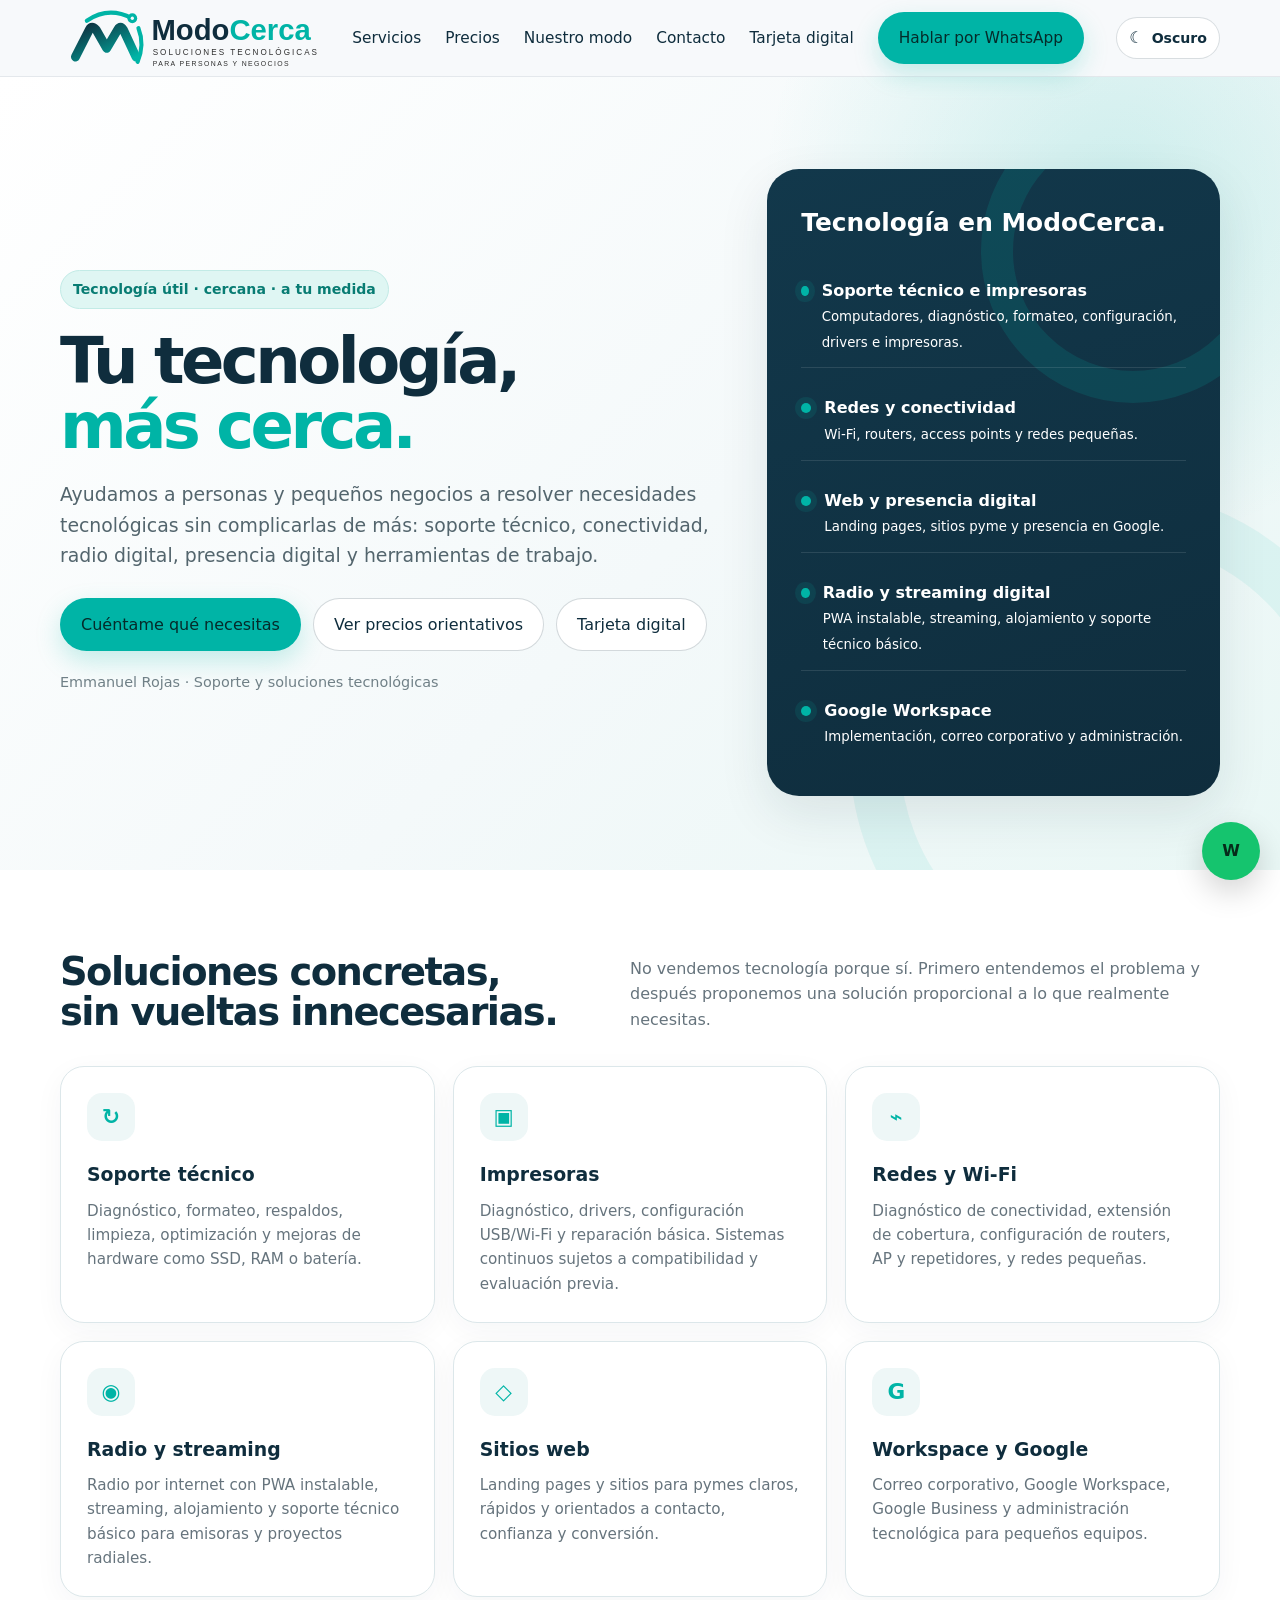
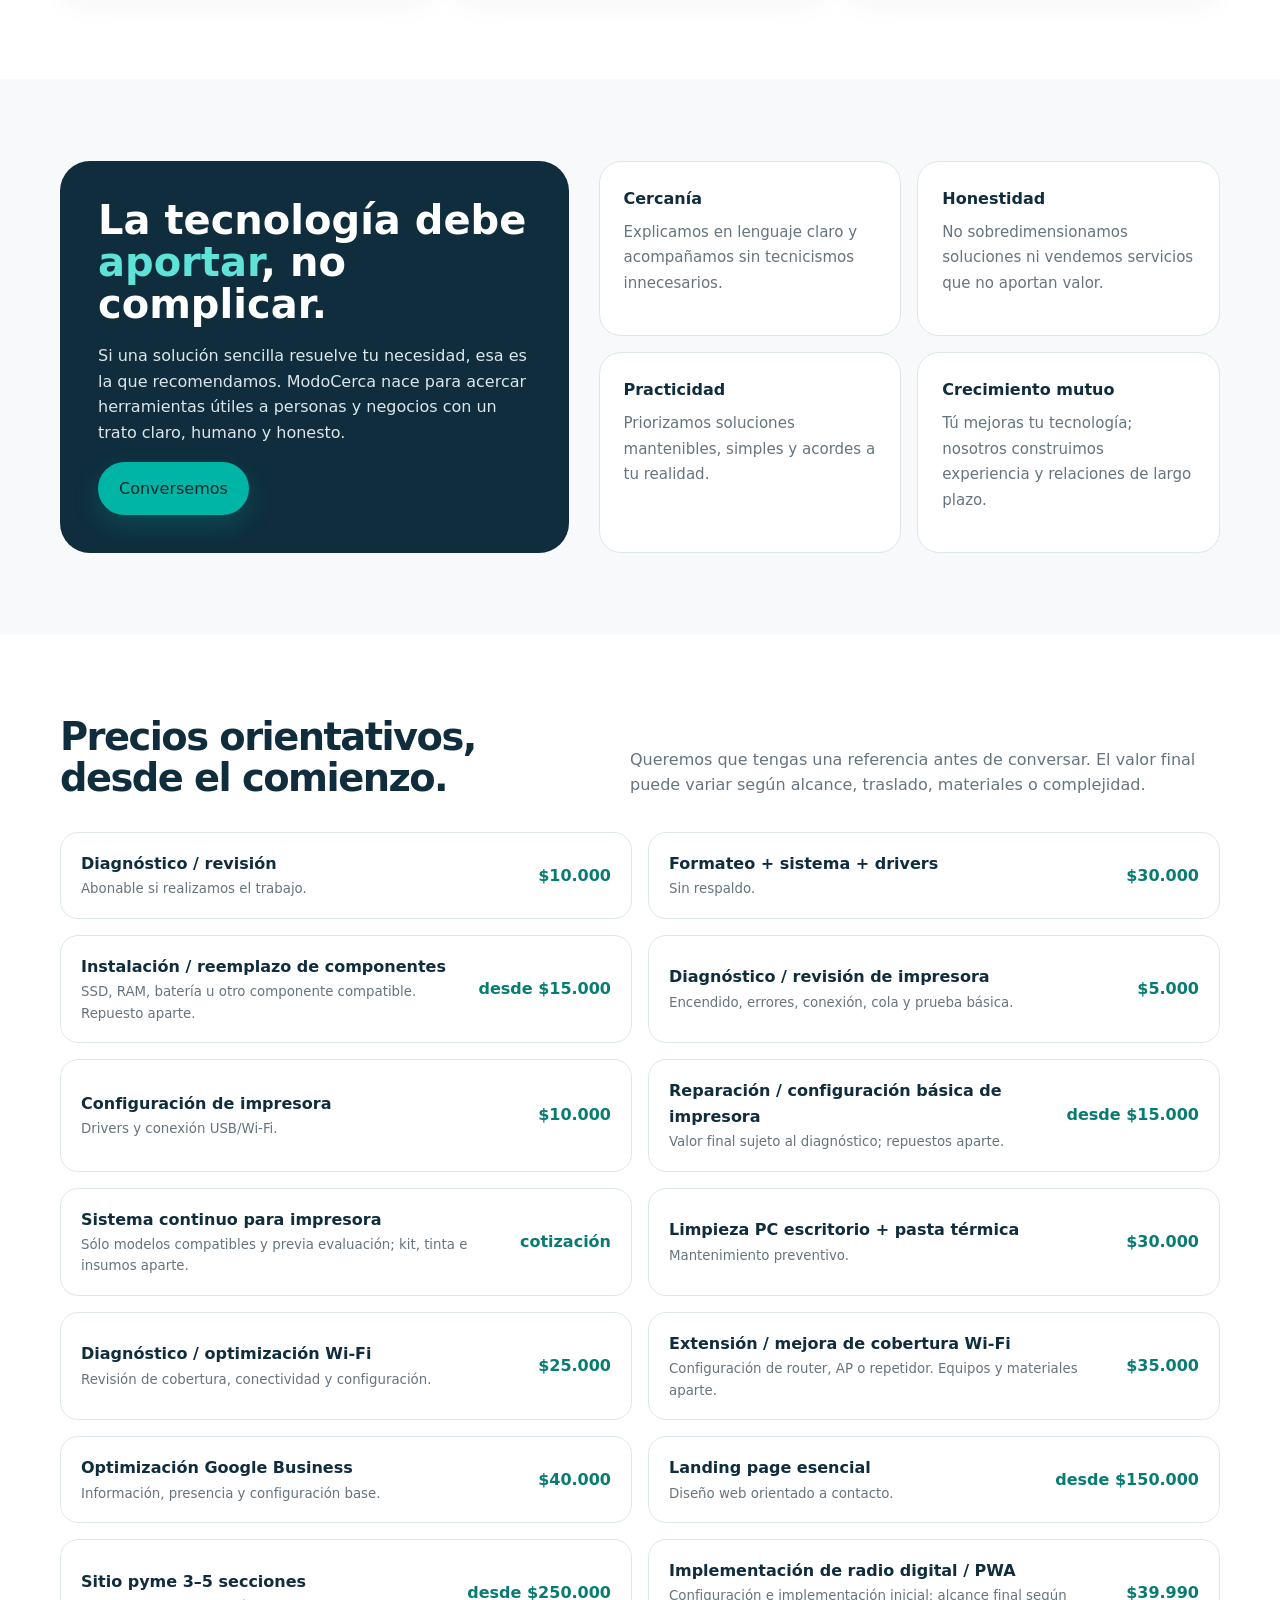
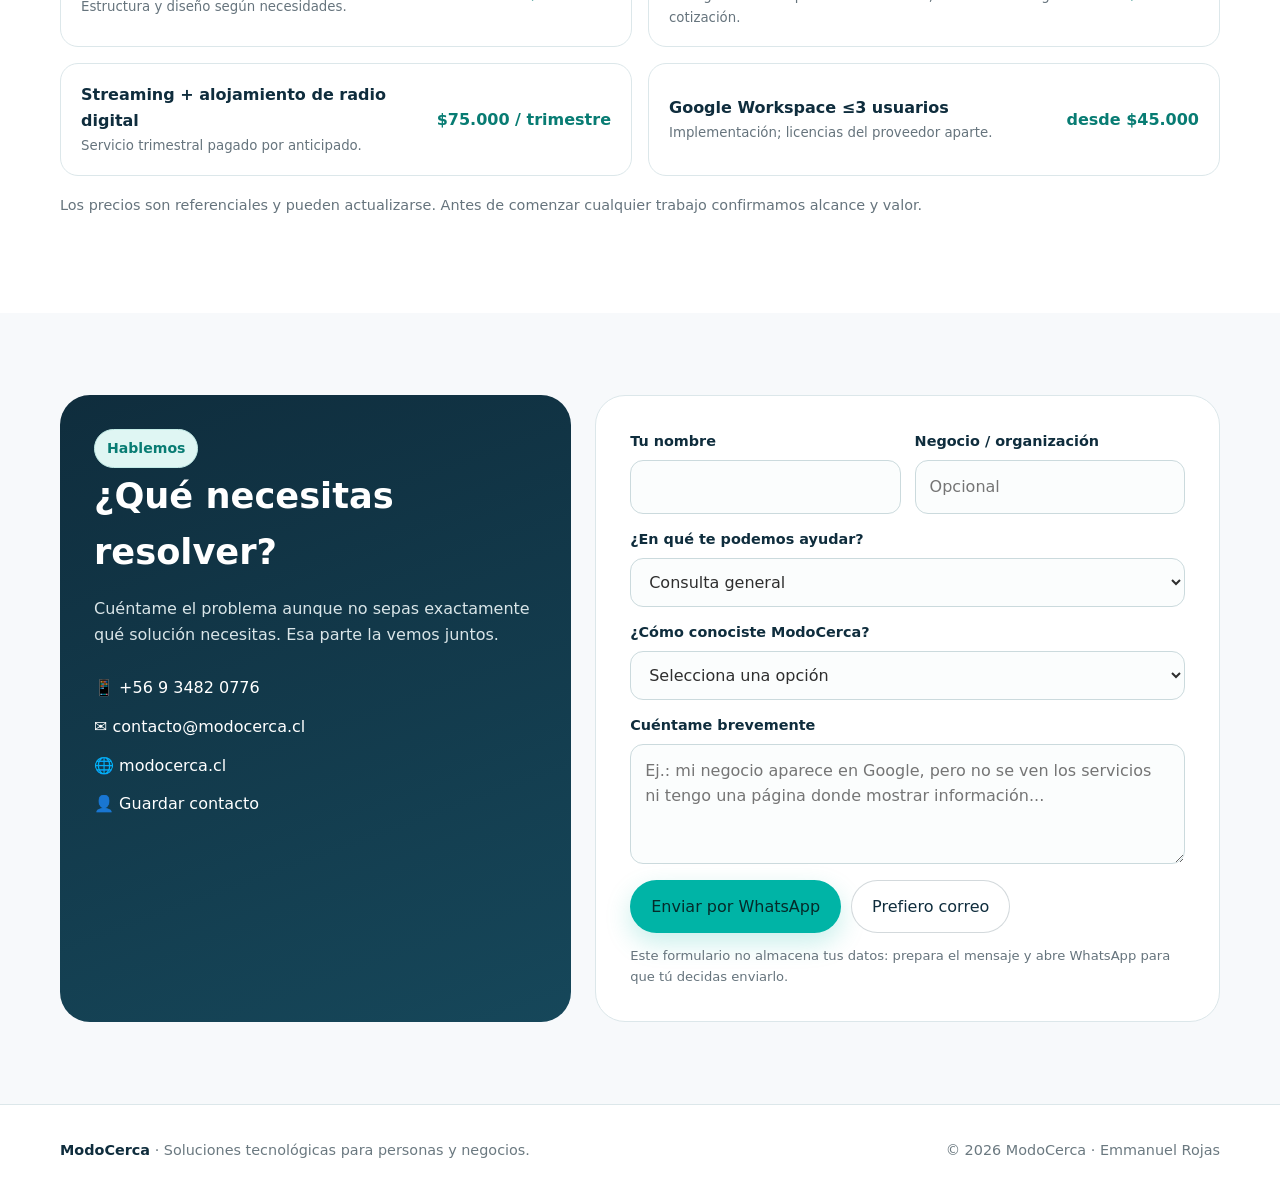
==== commit 8cef8b20: "Add files via upload ModoCerca Web V4 - Modo Oscuro" ====
--- a/index.html
+++ b/index.html
@@ -12,6 +12,7 @@
   <meta property="og:description" content="Soluciones tecnológicas para personas y negocios: soporte, impresoras, redes y Wi‑Fi, radio digital y streaming, web, Google Workspace y presencia digital.">
   <meta property="og:type" content="website">
   <meta property="og:url" content="https://modocerca.cl/">
+  <script src="/theme-init.js"></script>
   <link rel="stylesheet" href="/styles.css">
   <script defer src="/script.js"></script>
 </head>
@@ -28,7 +29,10 @@
       <a href="/tarjeta">Tarjeta digital</a>
       <a class="btn btn-primary" href="https://wa.me/56934820776" target="_blank" rel="noopener">Hablar por WhatsApp</a>
     </nav>
-    <button class="menu-btn" aria-label="Abrir menú">☰</button>
+    <div class="nav-actions">
+      <button class="theme-toggle" type="button" data-theme-toggle aria-label="Cambiar a modo oscuro" aria-pressed="false"><span class="theme-toggle-icon" aria-hidden="true">☾</span><span class="theme-toggle-label">Oscuro</span></button>
+      <button class="menu-btn" aria-label="Abrir menú">☰</button>
+    </div>
   </div>
 </header>
 <main id="contenido">
--- a/styles.css
+++ b/styles.css
@@ -121,3 +121,106 @@
 .digital-card-footer a{color:#087c73;font-weight:800}
 .digital-card-note{width:min(100%,620px);color:#d6e6e9;text-align:center;font-size:.8rem;line-height:1.5;margin:14px auto 0}
 @media(max-width:560px){.digital-card{padding:24px;border-radius:26px}.digital-card-top{align-items:flex-start}.digital-card-logo img{width:205px}.digital-card-badge{font-size:.7rem}.digital-card-actions{grid-template-columns:1fr}.digital-card-actions .btn-wide{grid-column:auto}.digital-card-contact a{align-items:flex-start;flex-direction:column;gap:1px}.digital-card-contact strong{text-align:left}.digital-card-identity{padding-top:28px}}
+
+/* ==========================================================
+   PREVIEW V4 — Modo oscuro seleccionable
+   Activado mediante <html data-theme="dark">.
+   ========================================================== */
+.theme-toggle{
+  display:inline-flex;align-items:center;justify-content:center;gap:8px;
+  min-width:42px;min-height:42px;padding:9px 12px;border-radius:999px;
+  border:1px solid rgba(15,45,61,.16);background:#fff;color:var(--navy);
+  font:inherit;font-size:.88rem;font-weight:780;cursor:pointer;transition:.2s ease;
+}
+.theme-toggle:hover{border-color:var(--teal);transform:translateY(-1px)}
+.theme-toggle-icon{font-size:1rem;line-height:1}
+.nav-actions{display:flex;align-items:center;gap:9px}
+.digital-card-controls{display:flex;align-items:center;gap:8px;flex-wrap:wrap;justify-content:flex-end}
+.theme-toggle.floating-theme{position:fixed;right:18px;top:18px;z-index:80;box-shadow:var(--shadow)}
+
+html[data-theme="dark"]{color-scheme:dark}
+html[data-theme="dark"] body{background:#081A24;color:#E8F1F3}
+html[data-theme="dark"] .site-header{background:rgba(8,26,36,.94);border-bottom-color:rgba(120,190,196,.16)}
+html[data-theme="dark"] .brand{background:#F7F9FB;border:1px solid rgba(255,255,255,.12);border-radius:14px;padding:4px 8px;box-shadow:0 8px 26px rgba(0,0,0,.12)}
+html[data-theme="dark"] .nav-links{color:#D8E8EB}
+html[data-theme="dark"] .menu-btn{color:#E8F1F3}
+html[data-theme="dark"] .theme-toggle{background:#102E3A;border-color:#2B5360;color:#EAF5F6}
+html[data-theme="dark"] .theme-toggle:hover{border-color:var(--teal);color:#7BE9DF}
+html[data-theme="dark"] .btn-secondary{background:#102E3A;border-color:#2B5360;color:#EAF5F6}
+html[data-theme="dark"] .btn-secondary:hover{border-color:var(--teal);color:#7BE9DF}
+
+html[data-theme="dark"] .hero{
+  background:radial-gradient(circle at 87% 15%,rgba(0,180,166,.19),transparent 28%),
+             linear-gradient(135deg,#081A24 0%,#0B222D 54%,#0E3039 100%);
+}
+html[data-theme="dark"] .hero:after{border-color:rgba(0,180,166,.10)}
+html[data-theme="dark"] .hero h1,
+html[data-theme="dark"] .section-head h2,
+html[data-theme="dark"] .card h3,
+html[data-theme="dark"] .value b,
+html[data-theme="dark"] .price-row b,
+html[data-theme="dark"] label,
+html[data-theme="dark"] .footer-brand{color:#F1F7F8}
+html[data-theme="dark"] .hero p{color:#B6C9CF}
+html[data-theme="dark"] .hero-note{color:#91AAB2}
+html[data-theme="dark"] .eyebrow{color:#6FE1D7;background:#103A3D;border-color:#1D5657}
+html[data-theme="dark"] .hero-card{background:linear-gradient(160deg,#123E4B,#0B2A36);box-shadow:0 20px 60px rgba(0,0,0,.30)}
+html[data-theme="dark"] .hero-card h2{color:#F6FAFA}
+html[data-theme="dark"] .quick-item{border-bottom-color:rgba(255,255,255,.10)}
+
+html[data-theme="dark"] .section.alt{background:#0B222D}
+html[data-theme="dark"] .section-head p,
+html[data-theme="dark"] .card p,
+html[data-theme="dark"] .value span,
+html[data-theme="dark"] .price-row small,
+html[data-theme="dark"] .pricing-note,
+html[data-theme="dark"] .form-help{color:#A6BBC2}
+html[data-theme="dark"] .card,
+html[data-theme="dark"] .value,
+html[data-theme="dark"] .price-row,
+html[data-theme="dark"] .contact-form{background:#0E2A36;border-color:#234854;box-shadow:0 10px 32px rgba(0,0,0,.10)}
+html[data-theme="dark"] .card-icon{background:#123642;color:#58DDD1}
+html[data-theme="dark"] .philosophy-panel{background:linear-gradient(160deg,#123B49,#0E303D)}
+html[data-theme="dark"] .philosophy-panel p{color:#D4E4E7}
+html[data-theme="dark"] .price{color:#5FE2D7}
+html[data-theme="dark"] .contact-info{background:linear-gradient(160deg,#0C2A36,#124554)}
+html[data-theme="dark"] input,
+html[data-theme="dark"] select,
+html[data-theme="dark"] textarea{background:#0A222C;border-color:#31535D;color:#EDF6F7}
+html[data-theme="dark"] input::placeholder,
+html[data-theme="dark"] textarea::placeholder{color:#78939B}
+html[data-theme="dark"] footer{background:#0B222D;border-top-color:#234854}
+html[data-theme="dark"] .footer-grid{color:#91AAB2}
+html[data-theme="dark"] .skip:focus{background:#102E3A;color:#F1F7F8}
+
+/* Tarjeta digital en oscuro */
+html[data-theme="dark"] .digital-card-page{
+  background:radial-gradient(circle at 78% 8%,rgba(0,180,166,.18),transparent 26%),
+             linear-gradient(145deg,#06161E,#0A202B 58%,#0E3340);
+}
+html[data-theme="dark"] .digital-card{background:rgba(10,34,44,.985);border-color:#2B505A;box-shadow:0 26px 80px rgba(0,0,0,.40)}
+html[data-theme="dark"] .digital-card-logo{background:#F7F9FB;border-radius:14px;padding:5px 8px}
+html[data-theme="dark"] .digital-card-badge{color:#71E3D8;background:#103A3D;border-color:#1D5657}
+html[data-theme="dark"] .digital-card-kicker{color:#65DDD2}
+html[data-theme="dark"] .digital-card-identity h1{color:#F1F7F8}
+html[data-theme="dark"] .digital-card-role{color:#C6D8DC}
+html[data-theme="dark"] .digital-card-intro{color:#A9BEC5}
+html[data-theme="dark"] .digital-card-services span{background:#113440;border-color:#28505A;color:#E8F1F3}
+html[data-theme="dark"] .share-status{background:#103A3D;border-color:#1D5657;color:#71E3D8}
+html[data-theme="dark"] .digital-card-contact,
+html[data-theme="dark"] .digital-card-footer{border-top-color:#28505A}
+html[data-theme="dark"] .digital-card-contact span{color:#8FA8AF}
+html[data-theme="dark"] .digital-card-contact strong{color:#EAF4F5}
+html[data-theme="dark"] .digital-card-footer a{color:#6FE1D7}
+html[data-theme="dark"] .digital-card-note{color:#9FB6BC}
+
+@media (max-width:720px){
+  .theme-toggle-label{display:none}
+  .theme-toggle{min-width:42px;padding:9px}
+  html[data-theme="dark"] .nav-links{background:#0E2A36;border-color:#234854}
+  html[data-theme="dark"] .brand{border-radius:12px;padding:3px 6px}
+}
+@media(max-width:560px){
+  .digital-card-controls{gap:6px}
+  .digital-card-controls .theme-toggle{min-width:38px;min-height:38px}
+}
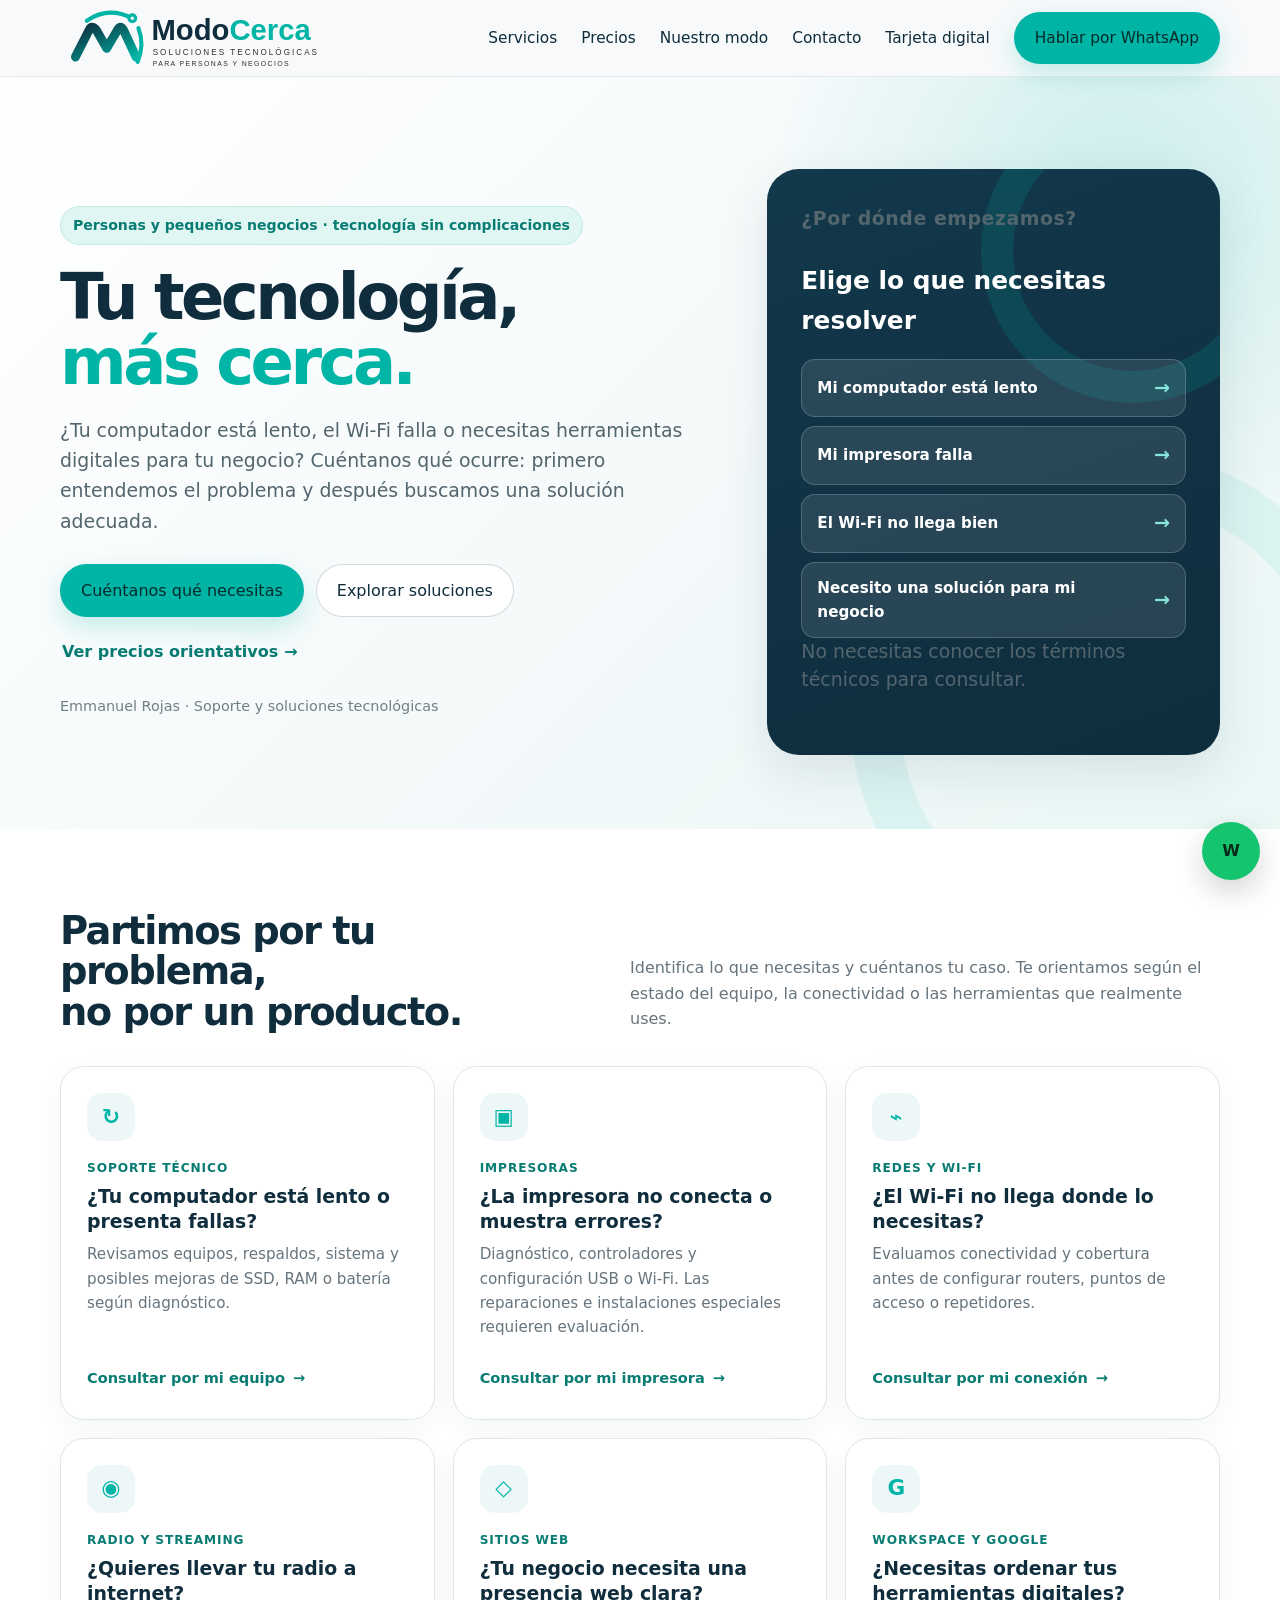
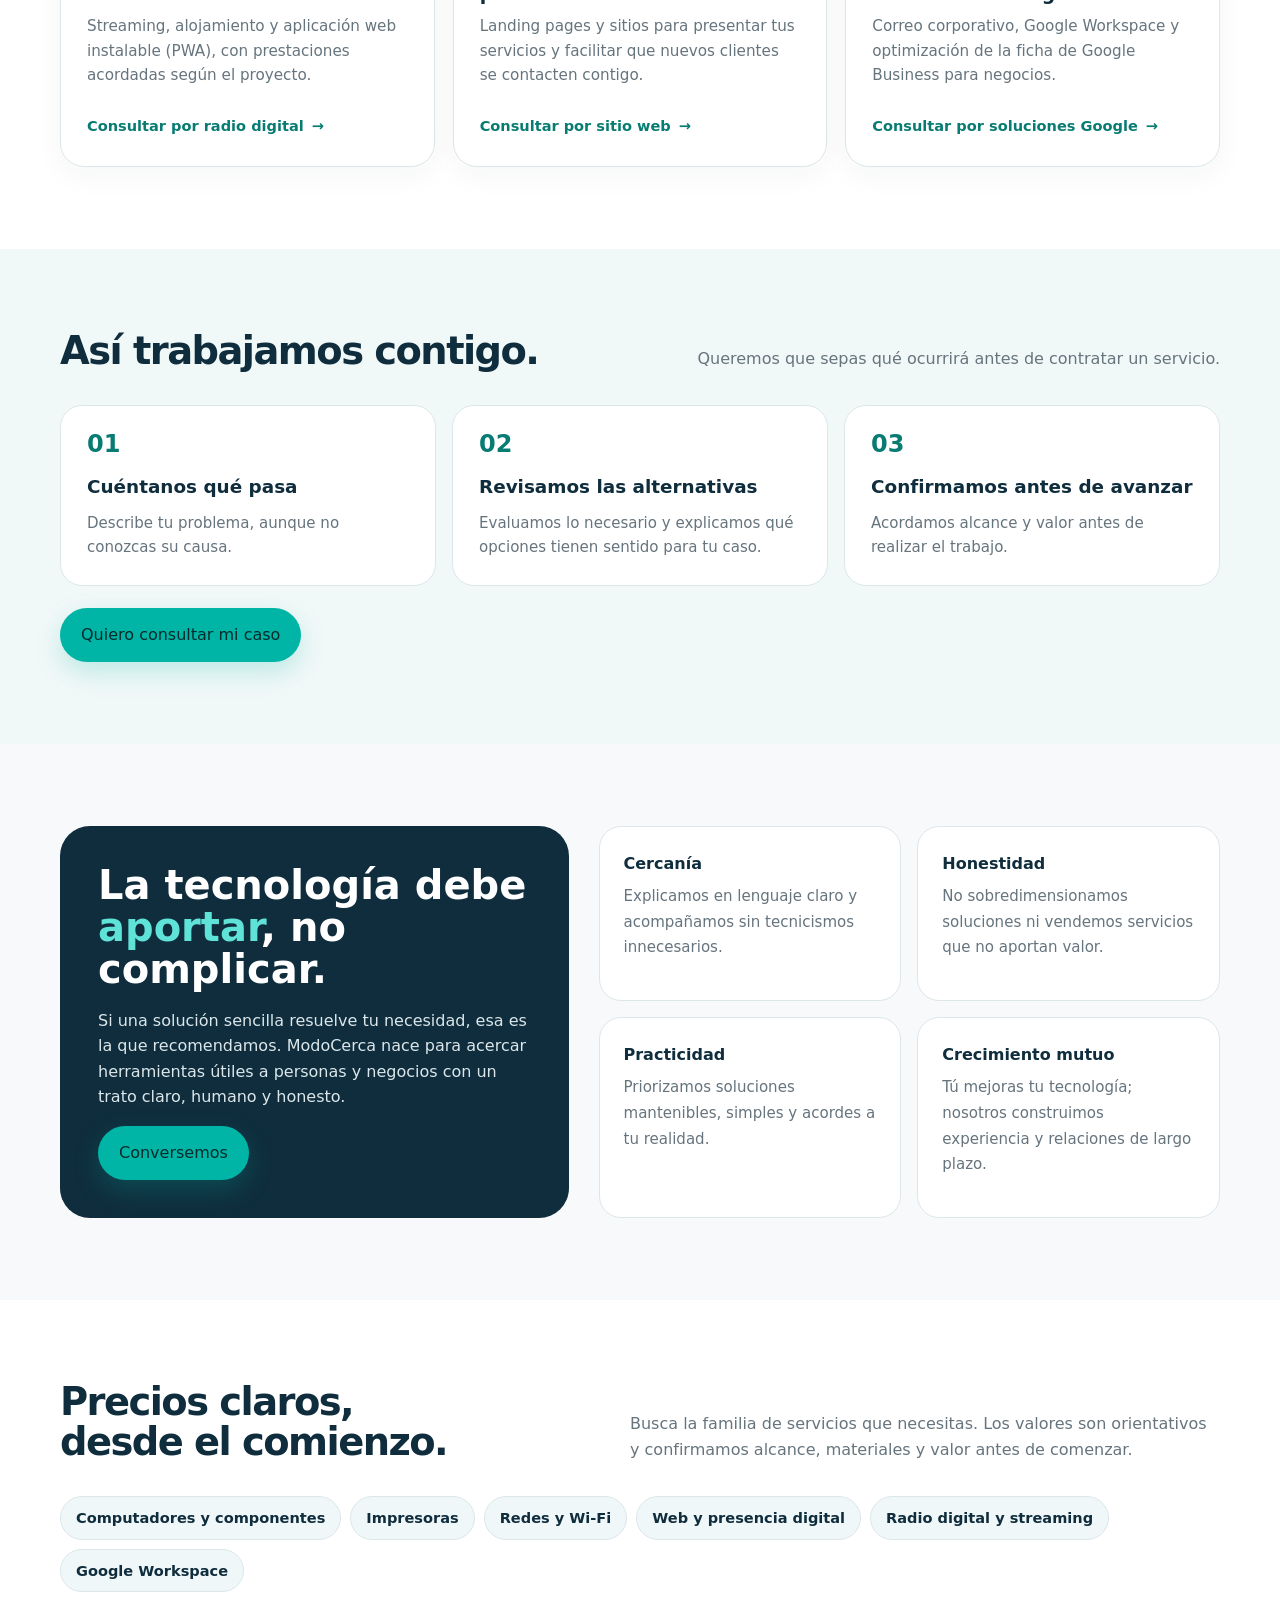
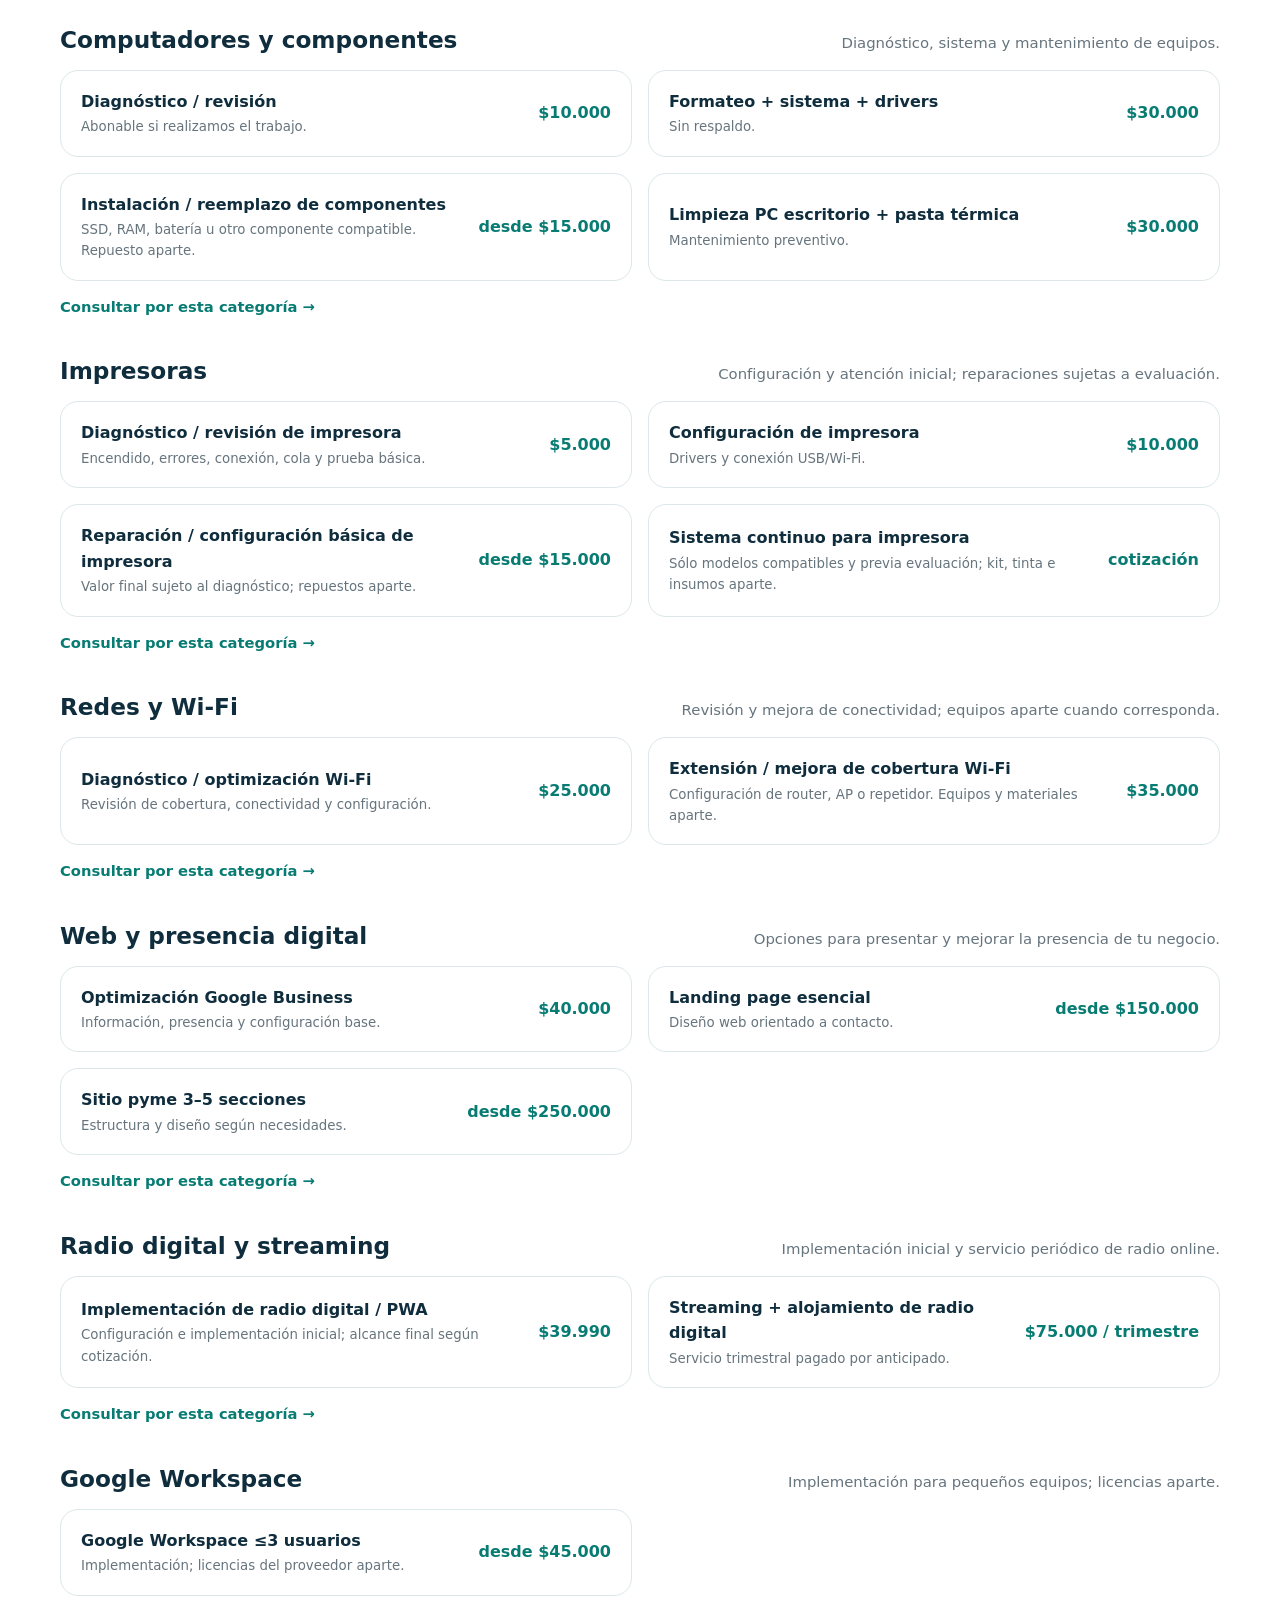
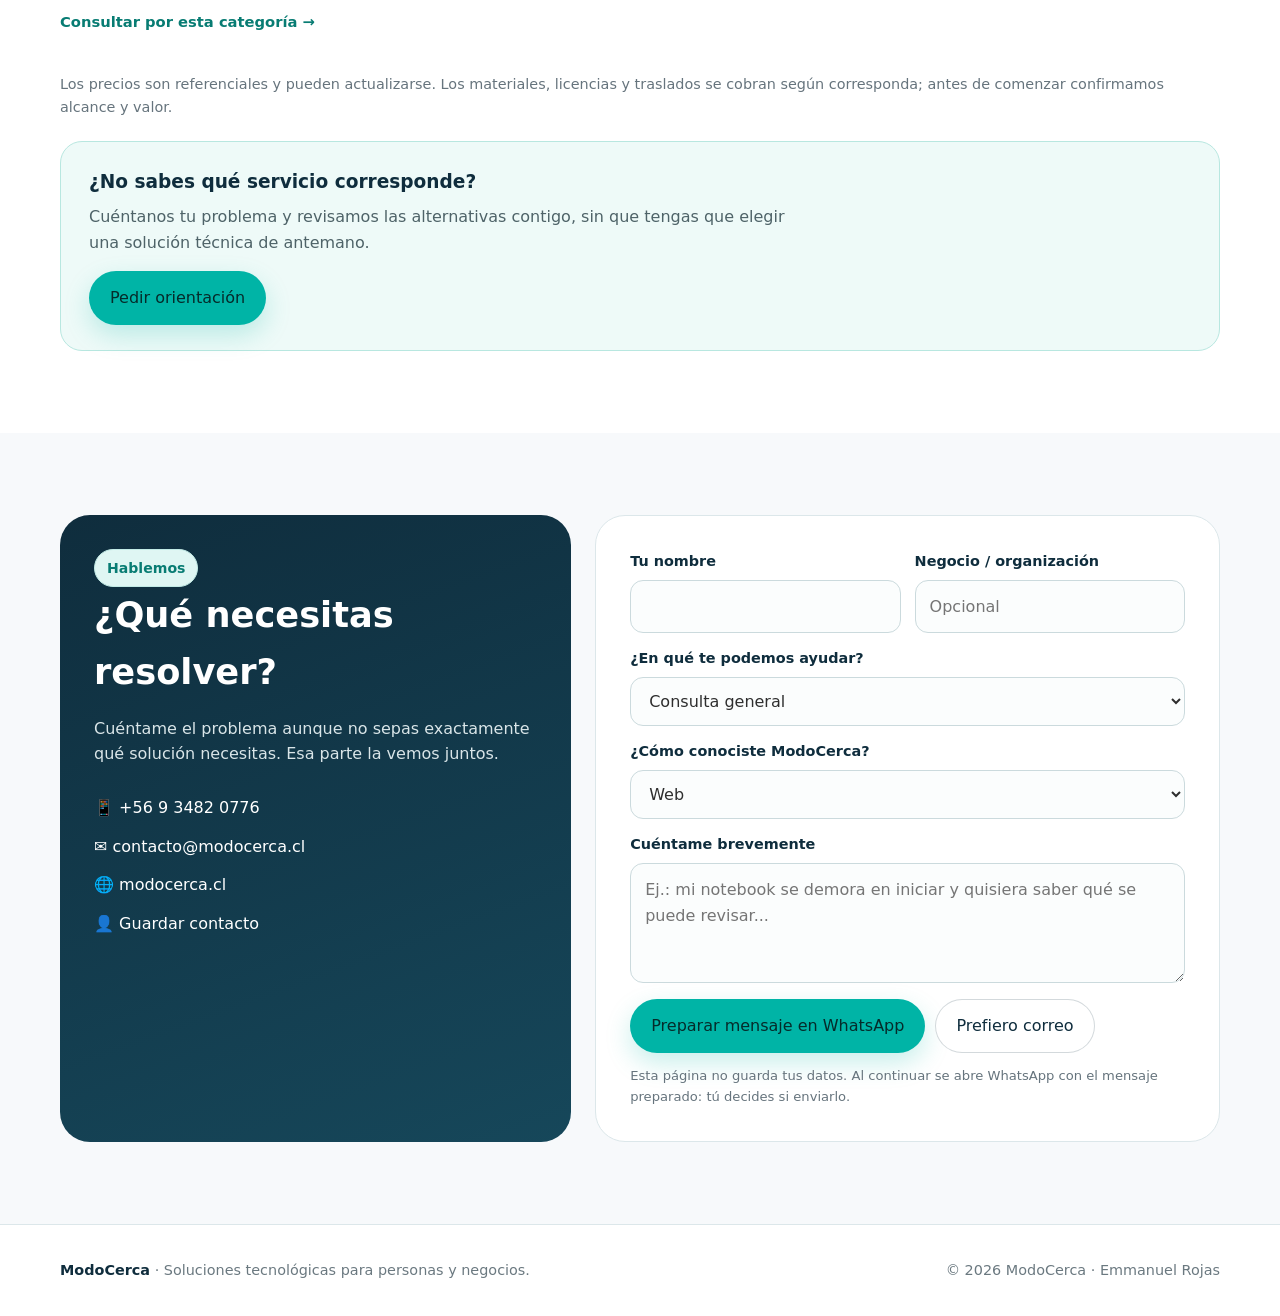
==== commit e3be9361: "Add files via upload V4 - Actualizada según conceptos de vitrinismo." ====
--- a/index.html
+++ b/index.html
@@ -1,152 +1,174 @@
-<!doctype html>
+<!DOCTYPE html>
+
 <html lang="es-CL">
 <head>
-  <meta charset="utf-8">
-  <meta name="viewport" content="width=device-width,initial-scale=1">
-  <title>ModoCerca — Soluciones tecnológicas para personas y negocios</title>
-  <meta name="description" content="Soporte técnico, impresoras, redes y Wi‑Fi, radio digital y streaming, sitios web, presencia digital y Google Workspace. Tecnología útil, cercana y a tu medida.">
-  <meta name="theme-color" content="#0F2D3D">
-  <link rel="icon" href="/assets/favicon.svg" type="image/svg+xml">
-  <link rel="canonical" href="https://modocerca.cl/">
-  <meta property="og:title" content="ModoCerca — Tecnología en ModoCerca">
-  <meta property="og:description" content="Soluciones tecnológicas para personas y negocios: soporte, impresoras, redes y Wi‑Fi, radio digital y streaming, web, Google Workspace y presencia digital.">
-  <meta property="og:type" content="website">
-  <meta property="og:url" content="https://modocerca.cl/">
-  <script src="/theme-init.js"></script>
-  <link rel="stylesheet" href="/styles.css">
-  <script defer src="/script.js"></script>
+<meta charset="utf-8"/>
+<meta content="width=device-width,initial-scale=1" name="viewport"/>
+<title>ModoCerca &mdash; Soluciones tecnol&oacute;gicas para personas y negocios</title>
+<meta content="Soporte t&eacute;cnico, impresoras, redes y Wi‑Fi, radio digital y streaming, sitios web, presencia digital y Google Workspace. Tecnolog&iacute;a &uacute;til, cercana y a tu medida." name="description"/>
+<meta content="#0F2D3D" name="theme-color"/>
+<link href="/assets/favicon.svg" rel="icon" type="image/svg+xml"/>
+<link href="https://modocerca.cl/" rel="canonical"/>
+<meta content="ModoCerca &mdash; Tecnolog&iacute;a en ModoCerca" property="og:title"/>
+<meta content="Soluciones tecnol&oacute;gicas para personas y negocios: soporte, impresoras, redes y Wi‑Fi, radio digital y streaming, web, Google Workspace y presencia digital." property="og:description"/>
+<meta content="website" property="og:type"/>
+<meta content="https://modocerca.cl/" property="og:url"/>
+<link href="/styles.css" rel="stylesheet"/>
+<script defer="" src="/script.js"></script>
 </head>
 <body>
 <a class="skip" href="#contenido">Saltar al contenido</a>
 <header class="site-header">
-  <div class="container nav">
-    <a class="brand" href="#inicio" aria-label="ModoCerca, inicio"><img src="/assets/logo.svg" alt="ModoCerca"></a>
-    <nav class="nav-links" aria-label="Navegación principal">
-      <a href="#servicios">Servicios</a>
-      <a href="#precios">Precios</a>
-      <a href="#modo">Nuestro modo</a>
-      <a href="#contacto">Contacto</a>
-      <a href="/tarjeta">Tarjeta digital</a>
-      <a class="btn btn-primary" href="https://wa.me/56934820776" target="_blank" rel="noopener">Hablar por WhatsApp</a>
-    </nav>
-    <div class="nav-actions">
-      <button class="theme-toggle" type="button" data-theme-toggle aria-label="Cambiar a modo oscuro" aria-pressed="false"><span class="theme-toggle-icon" aria-hidden="true">☾</span><span class="theme-toggle-label">Oscuro</span></button>
-      <button class="menu-btn" aria-label="Abrir menú">☰</button>
-    </div>
-  </div>
+<div class="container nav">
+<a aria-label="ModoCerca, inicio" class="brand" href="#inicio"><img alt="ModoCerca" src="/assets/logo.svg"/></a>
+<nav aria-label="Navegaci&oacute;n principal" class="nav-links" id="primary-navigation">
+<a href="#servicios">Servicios</a>
+<a href="#precios">Precios</a>
+<a href="#modo">Nuestro modo</a>
+<a href="#contacto">Contacto</a>
+<a href="/tarjeta">Tarjeta digital</a>
+<a class="btn btn-primary" href="https://wa.me/56934820776?text=Hola%20ModoCerca%2C%20llegu%C3%A9%20desde%20la%20web%20y%20quisiera%20hacer%20una%20consulta." rel="noopener" target="_blank">Hablar por WhatsApp</a>
+</nav>
+<button aria-controls="primary-navigation" aria-expanded="false" aria-label="Abrir men&uacute;" class="menu-btn" type="button">☰</button>
+</div>
 </header>
 <main id="contenido">
-  <section class="hero" id="inicio">
-    <div class="container hero-grid">
-      <div>
-        <span class="eyebrow">Tecnología útil · cercana · a tu medida</span>
-        <h1>Tu tecnología,<br><span>más cerca.</span></h1>
-        <p>Ayudamos a personas y pequeños negocios a resolver necesidades tecnológicas sin complicarlas de más: soporte técnico, conectividad, radio digital, presencia digital y herramientas de trabajo.</p>
-        <div class="hero-actions">
-          <a class="btn btn-primary" href="#contacto">Cuéntame qué necesitas</a>
-          <a class="btn btn-secondary" href="#precios">Ver precios orientativos</a>
-          <a class="btn btn-secondary" href="/tarjeta">Tarjeta digital</a>
-        </div>
-        <div class="hero-note">Emmanuel Rojas · Soporte y soluciones tecnológicas</div>
-      </div>
-      <aside class="hero-card" aria-label="Lo que hacemos">
-        <h2>Tecnología en ModoCerca.</h2>
-        <div class="quick-list">
-          <div class="quick-item"><span class="dot"></span><div><strong>Soporte técnico e impresoras</strong><br><small>Computadores, diagnóstico, formateo, configuración, drivers e impresoras.</small></div></div>
-          <div class="quick-item"><span class="dot"></span><div><strong>Redes y conectividad</strong><br><small>Wi‑Fi, routers, access points y redes pequeñas.</small></div></div>
-          <div class="quick-item"><span class="dot"></span><div><strong>Web y presencia digital</strong><br><small>Landing pages, sitios pyme y presencia en Google.</small></div></div>
-          <div class="quick-item"><span class="dot"></span><div><strong>Radio y streaming digital</strong><br><small>PWA instalable, streaming, alojamiento y soporte técnico básico.</small></div></div>
-          <div class="quick-item"><span class="dot"></span><div><strong>Google Workspace</strong><br><small>Implementación, correo corporativo y administración.</small></div></div>
-        </div>
-      </aside>
-    </div>
-  </section>
-
-  <section class="section alt" id="servicios">
-    <div class="container">
-      <div class="section-head"><h2>Soluciones concretas,<br>sin vueltas innecesarias.</h2><p>No vendemos tecnología porque sí. Primero entendemos el problema y después proponemos una solución proporcional a lo que realmente necesitas.</p></div>
-      <div class="cards">
-        <article class="card"><div class="card-icon">↻</div><h3>Soporte técnico</h3><p>Diagnóstico, formateo, respaldos, limpieza, optimización y mejoras de hardware como SSD, RAM o batería.</p></article>
-        <article class="card"><div class="card-icon">▣</div><h3>Impresoras</h3><p>Diagnóstico, drivers, configuración USB/Wi‑Fi y reparación básica. Sistemas continuos sujetos a compatibilidad y evaluación previa.</p></article>
-        <article class="card"><div class="card-icon">⌁</div><h3>Redes y Wi‑Fi</h3><p>Diagnóstico de conectividad, extensión de cobertura, configuración de routers, AP y repetidores, y redes pequeñas.</p></article>
-        <article class="card"><div class="card-icon">◉</div><h3>Radio y streaming</h3><p>Radio por internet con PWA instalable, streaming, alojamiento y soporte técnico básico para emisoras y proyectos radiales.</p></article>
-        <article class="card"><div class="card-icon">◇</div><h3>Sitios web</h3><p>Landing pages y sitios para pymes claros, rápidos y orientados a contacto, confianza y conversión.</p></article>
-        <article class="card"><div class="card-icon">G</div><h3>Workspace y Google</h3><p>Correo corporativo, Google Workspace, Google Business y administración tecnológica para pequeños equipos.</p></article>
-      </div>
-    </div>
-  </section>
-
-  <section class="section" id="modo">
-    <div class="container philosophy">
-      <div class="philosophy-panel">
-        <h2>La tecnología debe <strong>aportar</strong>, no complicar.</h2>
-        <p>Si una solución sencilla resuelve tu necesidad, esa es la que recomendamos. ModoCerca nace para acercar herramientas útiles a personas y negocios con un trato claro, humano y honesto.</p>
-        <a class="btn btn-primary" href="#contacto">Conversemos</a>
-      </div>
-      <div class="values">
-        <div class="value"><b>Cercanía</b><span>Explicamos en lenguaje claro y acompañamos sin tecnicismos innecesarios.</span></div>
-        <div class="value"><b>Honestidad</b><span>No sobredimensionamos soluciones ni vendemos servicios que no aportan valor.</span></div>
-        <div class="value"><b>Practicidad</b><span>Priorizamos soluciones mantenibles, simples y acordes a tu realidad.</span></div>
-        <div class="value"><b>Crecimiento mutuo</b><span>Tú mejoras tu tecnología; nosotros construimos experiencia y relaciones de largo plazo.</span></div>
-      </div>
-    </div>
-  </section>
-
-  <section class="section alt" id="precios">
-    <div class="container">
-      <div class="section-head"><h2>Precios orientativos,<br>desde el comienzo.</h2><p>Queremos que tengas una referencia antes de conversar. El valor final puede variar según alcance, traslado, materiales o complejidad.</p></div>
-      <div class="pricing">
-        <div class="price-row"><div><b>Diagnóstico / revisión</b><small>Abonable si realizamos el trabajo.</small></div><div class="price">$10.000</div></div>
-        <div class="price-row"><div><b>Formateo + sistema + drivers</b><small>Sin respaldo.</small></div><div class="price">$30.000</div></div>
-        <div class="price-row"><div><b>Instalación / reemplazo de componentes</b><small>SSD, RAM, batería u otro componente compatible. Repuesto aparte.</small></div><div class="price">desde $15.000</div></div>
-        <div class="price-row"><div><b>Diagnóstico / revisión de impresora</b><small>Encendido, errores, conexión, cola y prueba básica.</small></div><div class="price">$5.000</div></div>
-        <div class="price-row"><div><b>Configuración de impresora</b><small>Drivers y conexión USB/Wi‑Fi.</small></div><div class="price">$10.000</div></div>
-        <div class="price-row"><div><b>Reparación / configuración básica de impresora</b><small>Valor final sujeto al diagnóstico; repuestos aparte.</small></div><div class="price">desde $15.000</div></div>
-        <div class="price-row"><div><b>Sistema continuo para impresora</b><small>Sólo modelos compatibles y previa evaluación; kit, tinta e insumos aparte.</small></div><div class="price">cotización</div></div>
-        <div class="price-row"><div><b>Limpieza PC escritorio + pasta térmica</b><small>Mantenimiento preventivo.</small></div><div class="price">$30.000</div></div>
-        <div class="price-row"><div><b>Diagnóstico / optimización Wi‑Fi</b><small>Revisión de cobertura, conectividad y configuración.</small></div><div class="price">$25.000</div></div>
-        <div class="price-row"><div><b>Extensión / mejora de cobertura Wi‑Fi</b><small>Configuración de router, AP o repetidor. Equipos y materiales aparte.</small></div><div class="price">$35.000</div></div>
-        <div class="price-row"><div><b>Optimización Google Business</b><small>Información, presencia y configuración base.</small></div><div class="price">$40.000</div></div>
-        <div class="price-row"><div><b>Landing page esencial</b><small>Diseño web orientado a contacto.</small></div><div class="price">desde $150.000</div></div>
-        <div class="price-row"><div><b>Sitio pyme 3–5 secciones</b><small>Estructura y diseño según necesidades.</small></div><div class="price">desde $250.000</div></div>
-        <div class="price-row"><div><b>Implementación de radio digital / PWA</b><small>Configuración e implementación inicial; alcance final según cotización.</small></div><div class="price">$39.990</div></div>
-        <div class="price-row"><div><b>Streaming + alojamiento de radio digital</b><small>Servicio trimestral pagado por anticipado.</small></div><div class="price">$75.000 / trimestre</div></div>
-        <div class="price-row"><div><b>Google Workspace ≤3 usuarios</b><small>Implementación; licencias del proveedor aparte.</small></div><div class="price">desde $45.000</div></div>
-      </div>
-      <p class="pricing-note">Los precios son referenciales y pueden actualizarse. Antes de comenzar cualquier trabajo confirmamos alcance y valor.</p>
-    </div>
-  </section>
-
-  <section class="section" id="contacto">
-    <div class="container contact-wrap">
-      <div class="contact-info">
-        <span class="eyebrow">Hablemos</span>
-        <h2>¿Qué necesitas resolver?</h2>
-        <p>Cuéntame el problema aunque no sepas exactamente qué solución necesitas. Esa parte la vemos juntos.</p>
-        <div class="contact-list">
-          <a href="https://wa.me/56934820776" target="_blank" rel="noopener">📱 +56 9 3482 0776</a>
-          <a href="mailto:contacto@modocerca.cl">✉ contacto@modocerca.cl</a>
-          <a href="https://modocerca.cl/">🌐 modocerca.cl</a>
-          <a href="/assets/Emmanuel_Rojas_ModoCerca.vcf" download>👤 Guardar contacto</a>
-        </div>
-      </div>
-      <form class="contact-form quote-form">
-        <div class="form-grid">
-          <div class="field"><label for="nombre">Tu nombre</label><input id="nombre" name="nombre" autocomplete="name" required></div>
-          <div class="field"><label for="negocio">Negocio / organización</label><input id="negocio" name="negocio" autocomplete="organization" placeholder="Opcional"></div>
-          <div class="field full"><label for="servicio">¿En qué te podemos ayudar?</label><select id="servicio" name="servicio"><option>Consulta general</option><option>Soporte técnico</option><option>Soporte de impresoras</option><option>Redes y conectividad</option><option>Radio digital / streaming</option><option>Sitio web</option><option>Google Business</option><option>Google Workspace</option></select></div>
-          <div class="field full"><label for="origen">¿Cómo conociste ModoCerca?</label><select id="origen" name="origen" data-origin-select><option value="">Selecciona una opción</option><option>Recomendación</option><option>Tarjeta / QR</option><option>Junta de vecinos</option><option>Paredones / Radio</option><option>Web</option><option>WhatsApp</option><option>Google</option><option>Cliente recurrente</option><option>Otro</option></select></div>
-          <div class="field full"><label for="mensaje">Cuéntame brevemente</label><textarea id="mensaje" name="mensaje" placeholder="Ej.: mi negocio aparece en Google, pero no se ven los servicios ni tengo una página donde mostrar información..."></textarea></div>
-        </div>
-        <div class="form-actions"><button class="btn btn-primary" type="submit">Enviar por WhatsApp</button><a class="btn btn-secondary" href="mailto:contacto@modocerca.cl">Prefiero correo</a></div>
-        <div class="form-help">Este formulario no almacena tus datos: prepara el mensaje y abre WhatsApp para que tú decidas enviarlo.</div>
-      </form>
-    </div>
-  </section>
+<section class="hero" id="inicio">
+<div class="container hero-grid">
+<div>
+<span class="eyebrow">Personas y peque&ntilde;os negocios &middot; tecnolog&iacute;a sin complicaciones</span>
+<h1>Tu tecnolog&iacute;a,<br/><span>m&aacute;s cerca.</span></h1>
+<p>&iquest;Tu computador est&aacute; lento, el Wi‑Fi falla o necesitas herramientas digitales para tu negocio? Cu&eacute;ntanos qu&eacute; ocurre: primero entendemos el problema y despu&eacute;s buscamos una soluci&oacute;n adecuada.</p>
+<div class="hero-actions">
+<a class="btn btn-primary" href="#contacto">Cu&eacute;ntanos qu&eacute; necesitas</a>
+<a class="btn btn-secondary" href="#servicios">Explorar soluciones</a>
+<a class="subtle-link" href="#precios">Ver precios orientativos <span aria-hidden="true">&rarr;</span></a>
+</div>
+<div class="hero-note">Emmanuel Rojas &middot; Soporte y soluciones tecnol&oacute;gicas</div>
+</div>
+<aside aria-label="Encuentra por d&oacute;nde empezar" class="hero-card">
+<p class="hero-card-kicker">&iquest;Por d&oacute;nde empezamos?</p>
+<h2>Elige lo que necesitas resolver</h2>
+<div class="need-list"><a class="need-link" href="/contacto?ref=web-inicio-equipo&amp;servicio=Soporte+t%C3%A9cnico&amp;mensaje=Tengo+problemas+con+mi+computador+y+quisiera+orientaci%C3%B3n."><span>Mi computador est&aacute; lento</span><span aria-hidden="true">&rarr;</span></a>
+<a class="need-link" href="/contacto?ref=web-inicio-impresora&amp;servicio=Soporte+de+impresoras&amp;mensaje=Mi+impresora+presenta+un+problema+y+quisiera+orientaci%C3%B3n."><span>Mi impresora falla</span><span aria-hidden="true">&rarr;</span></a>
+<a class="need-link" href="/contacto?ref=web-inicio-wifi&amp;servicio=Redes+y+conectividad&amp;mensaje=Quisiera+mejorar+la+cobertura+o+conexi%C3%B3n+Wi-Fi."><span>El Wi‑Fi no llega bien</span><span aria-hidden="true">&rarr;</span></a>
+<a class="need-link" href="/contacto?ref=web-inicio-negocio&amp;servicio=Sitio+web&amp;mensaje=Quisiera+revisar+una+soluci%C3%B3n+digital+para+mi+negocio."><span>Necesito una soluci&oacute;n para mi negocio</span><span aria-hidden="true">&rarr;</span></a></div>
+<p class="hero-card-foot">No necesitas conocer los t&eacute;rminos t&eacute;cnicos para consultar.</p>
+</aside>
+</div>
+</section>
+<section class="section alt" id="servicios">
+<div class="container">
+<div class="section-head"><h2>Partimos por tu problema,<br/>no por un producto.</h2>
+<p>Identifica lo que necesitas y cu&eacute;ntanos tu caso. Te orientamos seg&uacute;n el estado del equipo, la conectividad o las herramientas que realmente uses.</p></div>
+<div class="cards">
+<article class="card">
+<div aria-hidden="true" class="card-icon">&orarr;</div>
+<p class="service-type">Soporte t&eacute;cnico</p>
+<h3>&iquest;Tu computador est&aacute; lento o presenta fallas?</h3>
+<p>Revisamos equipos, respaldos, sistema y posibles mejoras de SSD, RAM o bater&iacute;a seg&uacute;n diagn&oacute;stico.</p>
+<a class="card-link" href="/contacto?ref=web-servicios-soporte&amp;servicio=Soporte+t%C3%A9cnico">Consultar por mi equipo <span aria-hidden="true">&rarr;</span></a>
+</article>
+<article class="card">
+<div aria-hidden="true" class="card-icon">▣</div>
+<p class="service-type">Impresoras</p>
+<h3>&iquest;La impresora no conecta o muestra errores?</h3>
+<p>Diagn&oacute;stico, controladores y configuraci&oacute;n USB o Wi‑Fi. Las reparaciones e instalaciones especiales requieren evaluaci&oacute;n.</p>
+<a class="card-link" href="/contacto?ref=web-servicios-impresoras&amp;servicio=Soporte+de+impresoras">Consultar por mi impresora <span aria-hidden="true">&rarr;</span></a>
+</article>
+<article class="card">
+<div aria-hidden="true" class="card-icon">⌁</div>
+<p class="service-type">Redes y Wi‑Fi</p>
+<h3>&iquest;El Wi‑Fi no llega donde lo necesitas?</h3>
+<p>Evaluamos conectividad y cobertura antes de configurar routers, puntos de acceso o repetidores.</p>
+<a class="card-link" href="/contacto?ref=web-servicios-wifi&amp;servicio=Redes+y+conectividad">Consultar por mi conexi&oacute;n <span aria-hidden="true">&rarr;</span></a>
+</article>
+<article class="card">
+<div aria-hidden="true" class="card-icon">◉</div>
+<p class="service-type">Radio y streaming</p>
+<h3>&iquest;Quieres llevar tu radio a internet?</h3>
+<p>Streaming, alojamiento y aplicaci&oacute;n web instalable (PWA), con prestaciones acordadas seg&uacute;n el proyecto.</p>
+<a class="card-link" href="/contacto?ref=web-servicios-radio&amp;servicio=Radio+digital+%2F+streaming">Consultar por radio digital <span aria-hidden="true">&rarr;</span></a>
+</article>
+<article class="card">
+<div aria-hidden="true" class="card-icon">◇</div>
+<p class="service-type">Sitios web</p>
+<h3>&iquest;Tu negocio necesita una presencia web clara?</h3>
+<p>Landing pages y sitios para presentar tus servicios y facilitar que nuevos clientes se contacten contigo.</p>
+<a class="card-link" href="/contacto?ref=web-servicios-sitios&amp;servicio=Sitio+web">Consultar por sitio web <span aria-hidden="true">&rarr;</span></a>
+</article>
+<article class="card">
+<div aria-hidden="true" class="card-icon">G</div>
+<p class="service-type">Workspace y Google</p>
+<h3>&iquest;Necesitas ordenar tus herramientas digitales?</h3>
+<p>Correo corporativo, Google Workspace y optimizaci&oacute;n de la ficha de Google Business para negocios.</p>
+<a class="card-link" href="/contacto?ref=web-servicios-google&amp;servicio=Consulta+general&amp;mensaje=Quisiera+orientaci%C3%B3n+para+Google+Workspace+o+Google+Business.">Consultar por soluciones Google <span aria-hidden="true">&rarr;</span></a>
+</article>
+</div>
+</div>
+</section><section aria-labelledby="steps-title" class="section steps-section" id="pasos">
+<div class="container">
+<div class="section-head"><h2 id="steps-title">As&iacute; trabajamos contigo.</h2><p>Queremos que sepas qu&eacute; ocurrir&aacute; antes de contratar un servicio.</p></div>
+<div class="steps-grid">
+<article class="step"><span class="step-number">01</span><h3>Cu&eacute;ntanos qu&eacute; pasa</h3><p>Describe tu problema, aunque no conozcas su causa.</p></article>
+<article class="step"><span class="step-number">02</span><h3>Revisamos las alternativas</h3><p>Evaluamos lo necesario y explicamos qu&eacute; opciones tienen sentido para tu caso.</p></article>
+<article class="step"><span class="step-number">03</span><h3>Confirmamos antes de avanzar</h3><p>Acordamos alcance y valor antes de realizar el trabajo.</p></article>
+</div>
+<div class="steps-action"><a class="btn btn-primary" href="#contacto">Quiero consultar mi caso</a></div>
+</div>
+</section>
+<section class="section" id="modo">
+<div class="container philosophy">
+<div class="philosophy-panel">
+<h2>La tecnolog&iacute;a debe <strong>aportar</strong>, no complicar.</h2>
+<p>Si una soluci&oacute;n sencilla resuelve tu necesidad, esa es la que recomendamos. ModoCerca nace para acercar herramientas &uacute;tiles a personas y negocios con un trato claro, humano y honesto.</p>
+<a class="btn btn-primary" href="#contacto">Conversemos</a>
+</div>
+<div class="values">
+<div class="value"><b>Cercan&iacute;a</b><span>Explicamos en lenguaje claro y acompa&ntilde;amos sin tecnicismos innecesarios.</span></div>
+<div class="value"><b>Honestidad</b><span>No sobredimensionamos soluciones ni vendemos servicios que no aportan valor.</span></div>
+<div class="value"><b>Practicidad</b><span>Priorizamos soluciones mantenibles, simples y acordes a tu realidad.</span></div>
+<div class="value"><b>Crecimiento mutuo</b><span>T&uacute; mejoras tu tecnolog&iacute;a; nosotros construimos experiencia y relaciones de largo plazo.</span></div>
+</div>
+</div>
+</section>
+<section class="section alt" id="precios">
+<div class="container">
+<div class="section-head"><h2>Precios claros,<br/>desde el comienzo.</h2><p>Busca la familia de servicios que necesitas. Los valores son orientativos y confirmamos alcance, materiales y valor antes de comenzar.</p></div>
+<div class="price-directory"><nav aria-label="Ir a una categor&iacute;a de precios" class="price-categories"><a href="#precio-soporte">Computadores y componentes</a><a href="#precio-impresoras">Impresoras</a><a href="#precio-redes">Redes y Wi‑Fi</a><a href="#precio-presencia">Web y presencia digital</a><a href="#precio-radio">Radio digital y streaming</a><a href="#precio-workspace">Google Workspace</a></nav><section aria-labelledby="precio-soporte-title" class="price-group" id="precio-soporte"><div class="price-group-heading"><h3 id="precio-soporte-title">Computadores y componentes</h3><p>Diagn&oacute;stico, sistema y mantenimiento de equipos.</p></div><div class="pricing"><div class="price-row"><div><b>Diagn&oacute;stico / revisi&oacute;n</b><small>Abonable si realizamos el trabajo.</small></div><div class="price">$10.000</div></div><div class="price-row"><div><b>Formateo + sistema + drivers</b><small>Sin respaldo.</small></div><div class="price">$30.000</div></div><div class="price-row"><div><b>Instalaci&oacute;n / reemplazo de componentes</b><small>SSD, RAM, bater&iacute;a u otro componente compatible. Repuesto aparte.</small></div><div class="price">desde $15.000</div></div><div class="price-row"><div><b>Limpieza PC escritorio + pasta t&eacute;rmica</b><small>Mantenimiento preventivo.</small></div><div class="price">$30.000</div></div></div><a class="price-group-cta" href="/contacto?ref=web-precios-soporte&amp;servicio=Soporte+t%C3%A9cnico">Consultar por esta categor&iacute;a &rarr;</a></section><section aria-labelledby="precio-impresoras-title" class="price-group" id="precio-impresoras"><div class="price-group-heading"><h3 id="precio-impresoras-title">Impresoras</h3><p>Configuraci&oacute;n y atenci&oacute;n inicial; reparaciones sujetas a evaluaci&oacute;n.</p></div><div class="pricing"><div class="price-row"><div><b>Diagn&oacute;stico / revisi&oacute;n de impresora</b><small>Encendido, errores, conexi&oacute;n, cola y prueba b&aacute;sica.</small></div><div class="price">$5.000</div></div><div class="price-row"><div><b>Configuraci&oacute;n de impresora</b><small>Drivers y conexi&oacute;n USB/Wi‑Fi.</small></div><div class="price">$10.000</div></div><div class="price-row"><div><b>Reparaci&oacute;n / configuraci&oacute;n b&aacute;sica de impresora</b><small>Valor final sujeto al diagn&oacute;stico; repuestos aparte.</small></div><div class="price">desde $15.000</div></div><div class="price-row"><div><b>Sistema continuo para impresora</b><small>S&oacute;lo modelos compatibles y previa evaluaci&oacute;n; kit, tinta e insumos aparte.</small></div><div class="price">cotizaci&oacute;n</div></div></div><a class="price-group-cta" href="/contacto?ref=web-precios-impresoras&amp;servicio=Soporte+de+impresoras">Consultar por esta categor&iacute;a &rarr;</a></section><section aria-labelledby="precio-redes-title" class="price-group" id="precio-redes"><div class="price-group-heading"><h3 id="precio-redes-title">Redes y Wi‑Fi</h3><p>Revisi&oacute;n y mejora de conectividad; equipos aparte cuando corresponda.</p></div><div class="pricing"><div class="price-row"><div><b>Diagn&oacute;stico / optimizaci&oacute;n Wi‑Fi</b><small>Revisi&oacute;n de cobertura, conectividad y configuraci&oacute;n.</small></div><div class="price">$25.000</div></div><div class="price-row"><div><b>Extensi&oacute;n / mejora de cobertura Wi‑Fi</b><small>Configuraci&oacute;n de router, AP o repetidor. Equipos y materiales aparte.</small></div><div class="price">$35.000</div></div></div><a class="price-group-cta" href="/contacto?ref=web-precios-redes&amp;servicio=Redes+y+conectividad">Consultar por esta categor&iacute;a &rarr;</a></section><section aria-labelledby="precio-presencia-title" class="price-group" id="precio-presencia"><div class="price-group-heading"><h3 id="precio-presencia-title">Web y presencia digital</h3><p>Opciones para presentar y mejorar la presencia de tu negocio.</p></div><div class="pricing"><div class="price-row"><div><b>Optimizaci&oacute;n Google Business</b><small>Informaci&oacute;n, presencia y configuraci&oacute;n base.</small></div><div class="price">$40.000</div></div><div class="price-row"><div><b>Landing page esencial</b><small>Dise&ntilde;o web orientado a contacto.</small></div><div class="price">desde $150.000</div></div><div class="price-row"><div><b>Sitio pyme 3&ndash;5 secciones</b><small>Estructura y dise&ntilde;o seg&uacute;n necesidades.</small></div><div class="price">desde $250.000</div></div></div><a class="price-group-cta" href="/contacto?ref=web-precios-presencia&amp;servicio=Consulta+general&amp;mensaje=Quisiera+consultar+por+web+o+presencia+digital+para+mi+negocio.">Consultar por esta categor&iacute;a &rarr;</a></section><section aria-labelledby="precio-radio-title" class="price-group" id="precio-radio"><div class="price-group-heading"><h3 id="precio-radio-title">Radio digital y streaming</h3><p>Implementaci&oacute;n inicial y servicio peri&oacute;dico de radio online.</p></div><div class="pricing"><div class="price-row"><div><b>Implementaci&oacute;n de radio digital / PWA</b><small>Configuraci&oacute;n e implementaci&oacute;n inicial; alcance final seg&uacute;n cotizaci&oacute;n.</small></div><div class="price">$39.990</div></div><div class="price-row"><div><b>Streaming + alojamiento de radio digital</b><small>Servicio trimestral pagado por anticipado.</small></div><div class="price">$75.000 / trimestre</div></div></div><a class="price-group-cta" href="/contacto?ref=web-precios-radio&amp;servicio=Radio+digital+%2F+streaming">Consultar por esta categor&iacute;a &rarr;</a></section><section aria-labelledby="precio-workspace-title" class="price-group" id="precio-workspace"><div class="price-group-heading"><h3 id="precio-workspace-title">Google Workspace</h3><p>Implementaci&oacute;n para peque&ntilde;os equipos; licencias aparte.</p></div><div class="pricing"><div class="price-row"><div><b>Google Workspace &le;3 usuarios</b><small>Implementaci&oacute;n; licencias del proveedor aparte.</small></div><div class="price">desde $45.000</div></div></div><a class="price-group-cta" href="/contacto?ref=web-precios-workspace&amp;servicio=Google+Workspace">Consultar por esta categor&iacute;a &rarr;</a></section></div>
+<p class="pricing-note">Los precios son referenciales y pueden actualizarse. Los materiales, licencias y traslados se cobran seg&uacute;n corresponda; antes de comenzar confirmamos alcance y valor.</p><div class="price-help"><strong>&iquest;No sabes qu&eacute; servicio corresponde?</strong><p>Cu&eacute;ntanos tu problema y revisamos las alternativas contigo, sin que tengas que elegir una soluci&oacute;n t&eacute;cnica de antemano.</p><a class="btn btn-primary" href="/contacto?ref=web-precios-general">Pedir orientaci&oacute;n</a></div>
+</div>
+</section>
+<section class="section" id="contacto">
+<div class="container contact-wrap">
+<div class="contact-info">
+<span class="eyebrow">Hablemos</span>
+<h2>&iquest;Qu&eacute; necesitas resolver?</h2>
+<p>Cu&eacute;ntame el problema aunque no sepas exactamente qu&eacute; soluci&oacute;n necesitas. Esa parte la vemos juntos.</p>
+<div class="contact-list">
+<a href="https://wa.me/56934820776?text=Hola%20ModoCerca%2C%20llegu%C3%A9%20desde%20la%20web%20y%20quisiera%20hacer%20una%20consulta." rel="noopener" target="_blank">📱 +56 9 3482 0776</a>
+<a href="mailto:contacto@modocerca.cl">✉ contacto@modocerca.cl</a>
+<a href="https://modocerca.cl/">🌐 modocerca.cl</a>
+<a download="" href="/assets/Emmanuel_Rojas_ModoCerca.vcf">👤 Guardar contacto</a>
+</div>
+</div>
+<form class="contact-form quote-form">
+<div class="form-grid">
+<div class="field"><label for="nombre">Tu nombre</label><input autocomplete="name" id="nombre" name="nombre" required=""/></div>
+<div class="field"><label for="negocio">Negocio / organizaci&oacute;n</label><input autocomplete="organization" id="negocio" name="negocio" placeholder="Opcional"/></div>
+<div class="field full"><label for="servicio">&iquest;En qu&eacute; te podemos ayudar?</label><select id="servicio" name="servicio"><option>Consulta general</option><option>Soporte t&eacute;cnico</option><option>Soporte de impresoras</option><option>Redes y conectividad</option><option>Radio digital / streaming</option><option>Sitio web</option><option>Google Business</option><option>Google Workspace</option></select></div>
+<div class="field full"><label for="origen">&iquest;C&oacute;mo conociste ModoCerca?</label><select data-origin-select="" id="origen" name="origen"><option value="">Selecciona una opci&oacute;n</option><option>Recomendaci&oacute;n</option><option>Tarjeta / QR</option><option>Junta de vecinos</option><option>Paredones / Radio</option><option>Web</option><option>WhatsApp</option><option>Google</option><option>Cliente recurrente</option><option>Otro</option></select></div>
+<div class="field full"><label for="mensaje">Cu&eacute;ntame brevemente</label><textarea id="mensaje" name="mensaje" placeholder="Ej.: mi notebook se demora en iniciar y quisiera saber qu&eacute; se puede revisar..."></textarea></div>
+</div>
+<div class="form-actions"><button class="btn btn-primary" type="submit">Preparar mensaje en WhatsApp</button><a class="btn btn-secondary" href="mailto:contacto@modocerca.cl">Prefiero correo</a></div>
+<div class="form-help">Esta p&aacute;gina no guarda tus datos. Al continuar se abre WhatsApp con el mensaje preparado: t&uacute; decides si enviarlo.</div>
+</form>
+</div>
+</section>
 </main>
 <footer>
-  <div class="container footer-grid"><div><span class="footer-brand">ModoCerca</span> · Soluciones tecnológicas para personas y negocios.</div><div>© <span data-year></span> ModoCerca · Emmanuel Rojas</div></div>
+<div class="container footer-grid"><div><span class="footer-brand">ModoCerca</span> &middot; Soluciones tecnol&oacute;gicas para personas y negocios.</div><div>&copy; <span data-year=""></span> ModoCerca &middot; Emmanuel Rojas</div></div>
 </footer>
-<a class="whatsapp-float" href="https://wa.me/56934820776" target="_blank" rel="noopener" aria-label="Abrir WhatsApp">W</a>
+<a aria-label="Consultar por WhatsApp (se abre otra pesta&ntilde;a)" class="whatsapp-float" href="https://wa.me/56934820776?text=Hola%20ModoCerca%2C%20llegu%C3%A9%20desde%20la%20web%20y%20quisiera%20hacer%20una%20consulta." rel="noopener" target="_blank">W</a>
 </body>
 </html>
--- a/styles.css
+++ b/styles.css
@@ -122,105 +122,68 @@
 .digital-card-note{width:min(100%,620px);color:#d6e6e9;text-align:center;font-size:.8rem;line-height:1.5;margin:14px auto 0}
 @media(max-width:560px){.digital-card{padding:24px;border-radius:26px}.digital-card-top{align-items:flex-start}.digital-card-logo img{width:205px}.digital-card-badge{font-size:.7rem}.digital-card-actions{grid-template-columns:1fr}.digital-card-actions .btn-wide{grid-column:auto}.digital-card-contact a{align-items:flex-start;flex-direction:column;gap:1px}.digital-card-contact strong{text-align:left}.digital-card-identity{padding-top:28px}}
 
-/* ==========================================================
-   PREVIEW V4 — Modo oscuro seleccionable
-   Activado mediante <html data-theme="dark">.
-   ========================================================== */
-.theme-toggle{
-  display:inline-flex;align-items:center;justify-content:center;gap:8px;
-  min-width:42px;min-height:42px;padding:9px 12px;border-radius:999px;
-  border:1px solid rgba(15,45,61,.16);background:#fff;color:var(--navy);
-  font:inherit;font-size:.88rem;font-weight:780;cursor:pointer;transition:.2s ease;
+
+/* ModoCerca V4.1: vitrinismo / itinerarios de consulta */
+.hero-card-kicker{position:relative;z-index:1;margin:0 0 6px;color:#82eadd;font-size:.87rem;letter-spacing:.03em;font-weight:800}
+.hero-card h2{margin-bottom:18px}
+.need-list{position:relative;z-index:1;display:grid;gap:9px}
+.need-link{display:flex;justify-content:space-between;gap:14px;align-items:center;background:rgba(255,255,255,.10);border:1px solid rgba(255,255,255,.19);padding:13px 15px;border-radius:14px;font-size:.95rem;font-weight:750;color:white;min-height:48px}
+.need-link:hover,.need-link:focus-visible{background:rgba(255,255,255,.19)}
+.need-link span:last-child{font-size:1.2rem;color:#89e6da}
+.hero-card-foot{position:relative;z-index:1;margin:15px 0 0;color:#cfe8ea;font-size:.84rem;line-height:1.45}
+.subtle-link{display:inline-flex;align-items:center;gap:6px;color:#087c73;font-weight:750;padding:10px 2px}
+.subtle-link:hover,.subtle-link:focus-visible{text-decoration:underline}
+.service-type{margin:0 0 6px!important;font-size:.76rem!important;letter-spacing:.075em;text-transform:uppercase;font-weight:800;color:#087c73!important}
+.card{display:flex;flex-direction:column;align-items:flex-start}
+.card h3{line-height:1.3}
+.card p:not(.service-type){flex:1}
+.card-link{display:inline-flex;gap:8px;align-items:center;color:#087c73;font-weight:800;font-size:.91rem;margin-top:23px;min-height:30px}
+.card-link:hover,.card-link:focus-visible{text-decoration:underline}
+.steps-section{background:#f1f8f8}
+.steps-grid{display:grid;grid-template-columns:repeat(3,1fr);gap:16px}
+.step{background:#fff;border:1px solid var(--line);padding:26px;border-radius:22px}
+.step-number{display:inline-flex;color:#087c73;font-size:1.5rem;font-weight:850;line-height:1;margin-bottom:16px}
+.step h3{color:var(--navy);margin:0 0 9px;font-size:1.15rem}
+.step p{margin:0;color:var(--muted);font-size:.94rem}
+.steps-action{margin-top:22px}
+.price-categories{display:flex;gap:9px;flex-wrap:wrap;margin:0 0 35px}
+.price-categories a{font-weight:750;font-size:.91rem;display:inline-block;padding:9px 15px;border-radius:999px;color:var(--navy);background:#f0f7f8;border:1px solid var(--line)}
+.price-categories a:hover,.price-categories a:focus-visible{border-color:var(--teal);background:#e1f6f3}
+.price-group{margin:0 0 39px;scroll-margin-top:106px}
+.price-group-heading{display:flex;flex-wrap:wrap;align-items:baseline;justify-content:space-between;gap:4px 22px;margin-bottom:14px}
+.price-group-heading h3{color:var(--navy);font-size:1.45rem;line-height:1.15;margin:0}
+.price-group-heading p{margin:0;color:var(--muted);font-size:.93rem}
+.price-group-cta{display:inline-flex;align-items:center;margin-top:14px;color:#087c73;font-size:.92rem;font-weight:800}
+.price-group-cta:hover,.price-group-cta:focus-visible{text-decoration:underline}
+.price-help{margin-top:22px;padding:25px 28px;border:1px solid #b8e7e0;background:#eefaf8;border-radius:22px}
+.price-help strong{font-size:1.16rem;color:var(--navy)}
+.price-help p{margin:7px 0 16px;color:#4e6368;max-width:730px}
+#servicios,#pasos,#precios,#modo,#contacto{scroll-margin-top:90px}
+:where(a,button,input,select,textarea):focus-visible{outline:3px solid #007b73;outline-offset:3px}
+@media(max-width:1050px){
+ .nav-links{display:none;position:absolute;left:18px;right:18px;top:70px;background:#fff;border:1px solid var(--line);border-radius:18px;padding:16px;box-shadow:var(--shadow);flex-direction:column;align-items:stretch;gap:6px}
+ .nav-links.open{display:flex}
+ .nav-links a:not(.btn){padding:7px 9px}
+ .menu-btn{display:block;min-width:44px;min-height:44px;border-radius:10px;cursor:pointer}
+ .steps-grid{grid-template-columns:repeat(3,1fr)}
 }
-.theme-toggle:hover{border-color:var(--teal);transform:translateY(-1px)}
-.theme-toggle-icon{font-size:1rem;line-height:1}
-.nav-actions{display:flex;align-items:center;gap:9px}
-.digital-card-controls{display:flex;align-items:center;gap:8px;flex-wrap:wrap;justify-content:flex-end}
-.theme-toggle.floating-theme{position:fixed;right:18px;top:18px;z-index:80;box-shadow:var(--shadow)}
+@media(max-width:720px){
+ .steps-grid{grid-template-columns:1fr}
+ .price-group-heading{display:block}
+ .price-group-heading p{margin-top:5px}
+ .hero-actions .btn{flex:1 1 100%}
+ .subtle-link{width:100%;justify-content:center}
+ .hero{padding-top:43px}
+ .hero h1{font-size:clamp(2.5rem,11vw,3.1rem)}
+ .hero p{font-size:1rem}
+ .need-link{font-size:.92rem}
+}
 
-html[data-theme="dark"]{color-scheme:dark}
-html[data-theme="dark"] body{background:#081A24;color:#E8F1F3}
-html[data-theme="dark"] .site-header{background:rgba(8,26,36,.94);border-bottom-color:rgba(120,190,196,.16)}
-html[data-theme="dark"] .brand{background:#F7F9FB;border:1px solid rgba(255,255,255,.12);border-radius:14px;padding:4px 8px;box-shadow:0 8px 26px rgba(0,0,0,.12)}
-html[data-theme="dark"] .nav-links{color:#D8E8EB}
-html[data-theme="dark"] .menu-btn{color:#E8F1F3}
-html[data-theme="dark"] .theme-toggle{background:#102E3A;border-color:#2B5360;color:#EAF5F6}
-html[data-theme="dark"] .theme-toggle:hover{border-color:var(--teal);color:#7BE9DF}
-html[data-theme="dark"] .btn-secondary{background:#102E3A;border-color:#2B5360;color:#EAF5F6}
-html[data-theme="dark"] .btn-secondary:hover{border-color:var(--teal);color:#7BE9DF}
-
-html[data-theme="dark"] .hero{
-  background:radial-gradient(circle at 87% 15%,rgba(0,180,166,.19),transparent 28%),
-             linear-gradient(135deg,#081A24 0%,#0B222D 54%,#0E3039 100%);
+/* Consistencia visual en la página de contacto y pantallas estrechas */
+.contact-info h1{font-size:2.2rem;line-height:1.18;margin:0 0 10px}
+@media(max-width:560px){
+ .price-row{grid-template-columns:1fr;gap:4px}
+ .price{white-space:normal}
+ .price-help{padding:21px}
+ .brand img{width:min(190px,62vw)}
 }
-html[data-theme="dark"] .hero:after{border-color:rgba(0,180,166,.10)}
-html[data-theme="dark"] .hero h1,
-html[data-theme="dark"] .section-head h2,
-html[data-theme="dark"] .card h3,
-html[data-theme="dark"] .value b,
-html[data-theme="dark"] .price-row b,
-html[data-theme="dark"] label,
-html[data-theme="dark"] .footer-brand{color:#F1F7F8}
-html[data-theme="dark"] .hero p{color:#B6C9CF}
-html[data-theme="dark"] .hero-note{color:#91AAB2}
-html[data-theme="dark"] .eyebrow{color:#6FE1D7;background:#103A3D;border-color:#1D5657}
-html[data-theme="dark"] .hero-card{background:linear-gradient(160deg,#123E4B,#0B2A36);box-shadow:0 20px 60px rgba(0,0,0,.30)}
-html[data-theme="dark"] .hero-card h2{color:#F6FAFA}
-html[data-theme="dark"] .quick-item{border-bottom-color:rgba(255,255,255,.10)}
-
-html[data-theme="dark"] .section.alt{background:#0B222D}
-html[data-theme="dark"] .section-head p,
-html[data-theme="dark"] .card p,
-html[data-theme="dark"] .value span,
-html[data-theme="dark"] .price-row small,
-html[data-theme="dark"] .pricing-note,
-html[data-theme="dark"] .form-help{color:#A6BBC2}
-html[data-theme="dark"] .card,
-html[data-theme="dark"] .value,
-html[data-theme="dark"] .price-row,
-html[data-theme="dark"] .contact-form{background:#0E2A36;border-color:#234854;box-shadow:0 10px 32px rgba(0,0,0,.10)}
-html[data-theme="dark"] .card-icon{background:#123642;color:#58DDD1}
-html[data-theme="dark"] .philosophy-panel{background:linear-gradient(160deg,#123B49,#0E303D)}
-html[data-theme="dark"] .philosophy-panel p{color:#D4E4E7}
-html[data-theme="dark"] .price{color:#5FE2D7}
-html[data-theme="dark"] .contact-info{background:linear-gradient(160deg,#0C2A36,#124554)}
-html[data-theme="dark"] input,
-html[data-theme="dark"] select,
-html[data-theme="dark"] textarea{background:#0A222C;border-color:#31535D;color:#EDF6F7}
-html[data-theme="dark"] input::placeholder,
-html[data-theme="dark"] textarea::placeholder{color:#78939B}
-html[data-theme="dark"] footer{background:#0B222D;border-top-color:#234854}
-html[data-theme="dark"] .footer-grid{color:#91AAB2}
-html[data-theme="dark"] .skip:focus{background:#102E3A;color:#F1F7F8}
-
-/* Tarjeta digital en oscuro */
-html[data-theme="dark"] .digital-card-page{
-  background:radial-gradient(circle at 78% 8%,rgba(0,180,166,.18),transparent 26%),
-             linear-gradient(145deg,#06161E,#0A202B 58%,#0E3340);
-}
-html[data-theme="dark"] .digital-card{background:rgba(10,34,44,.985);border-color:#2B505A;box-shadow:0 26px 80px rgba(0,0,0,.40)}
-html[data-theme="dark"] .digital-card-logo{background:#F7F9FB;border-radius:14px;padding:5px 8px}
-html[data-theme="dark"] .digital-card-badge{color:#71E3D8;background:#103A3D;border-color:#1D5657}
-html[data-theme="dark"] .digital-card-kicker{color:#65DDD2}
-html[data-theme="dark"] .digital-card-identity h1{color:#F1F7F8}
-html[data-theme="dark"] .digital-card-role{color:#C6D8DC}
-html[data-theme="dark"] .digital-card-intro{color:#A9BEC5}
-html[data-theme="dark"] .digital-card-services span{background:#113440;border-color:#28505A;color:#E8F1F3}
-html[data-theme="dark"] .share-status{background:#103A3D;border-color:#1D5657;color:#71E3D8}
-html[data-theme="dark"] .digital-card-contact,
-html[data-theme="dark"] .digital-card-footer{border-top-color:#28505A}
-html[data-theme="dark"] .digital-card-contact span{color:#8FA8AF}
-html[data-theme="dark"] .digital-card-contact strong{color:#EAF4F5}
-html[data-theme="dark"] .digital-card-footer a{color:#6FE1D7}
-html[data-theme="dark"] .digital-card-note{color:#9FB6BC}
-
-@media (max-width:720px){
-  .theme-toggle-label{display:none}
-  .theme-toggle{min-width:42px;padding:9px}
-  html[data-theme="dark"] .nav-links{background:#0E2A36;border-color:#234854}
-  html[data-theme="dark"] .brand{border-radius:12px;padding:3px 6px}
-}
-@media(max-width:560px){
-  .digital-card-controls{gap:6px}
-  .digital-card-controls .theme-toggle{min-width:38px;min-height:38px}
-}
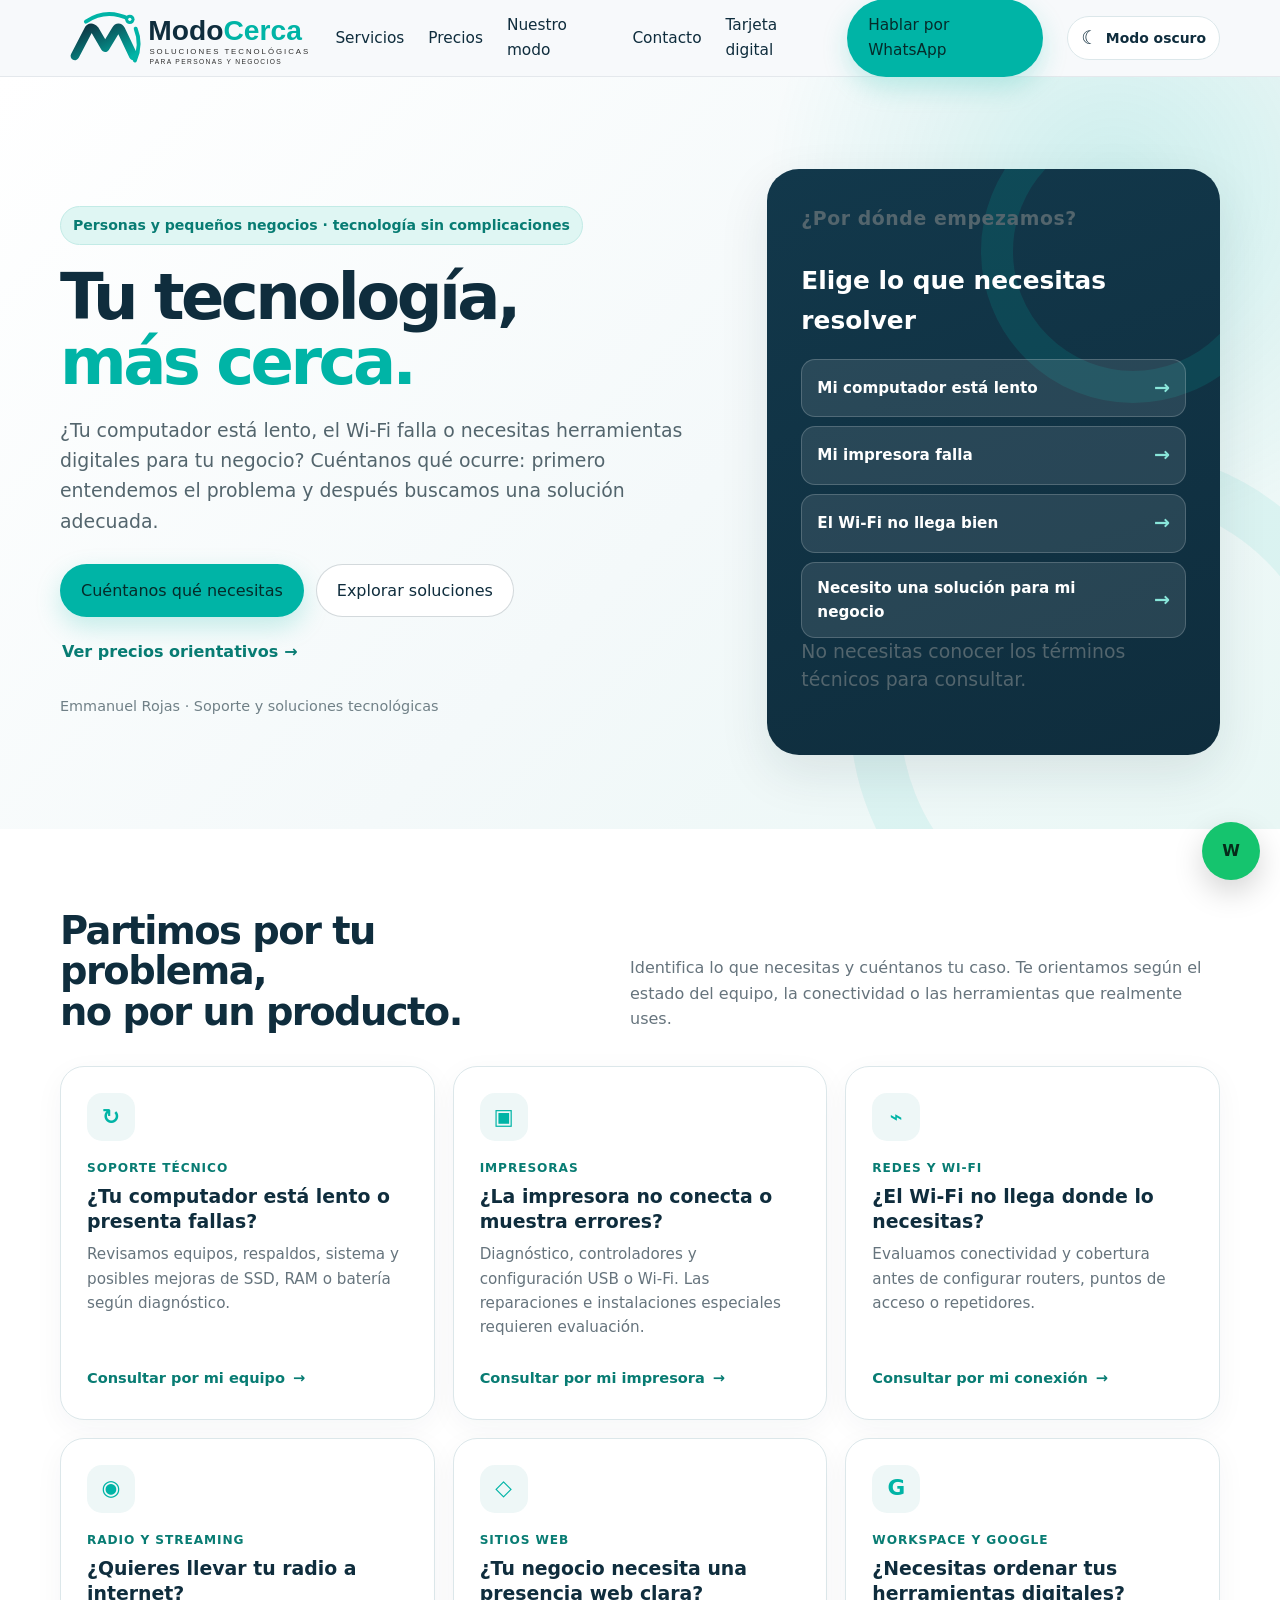
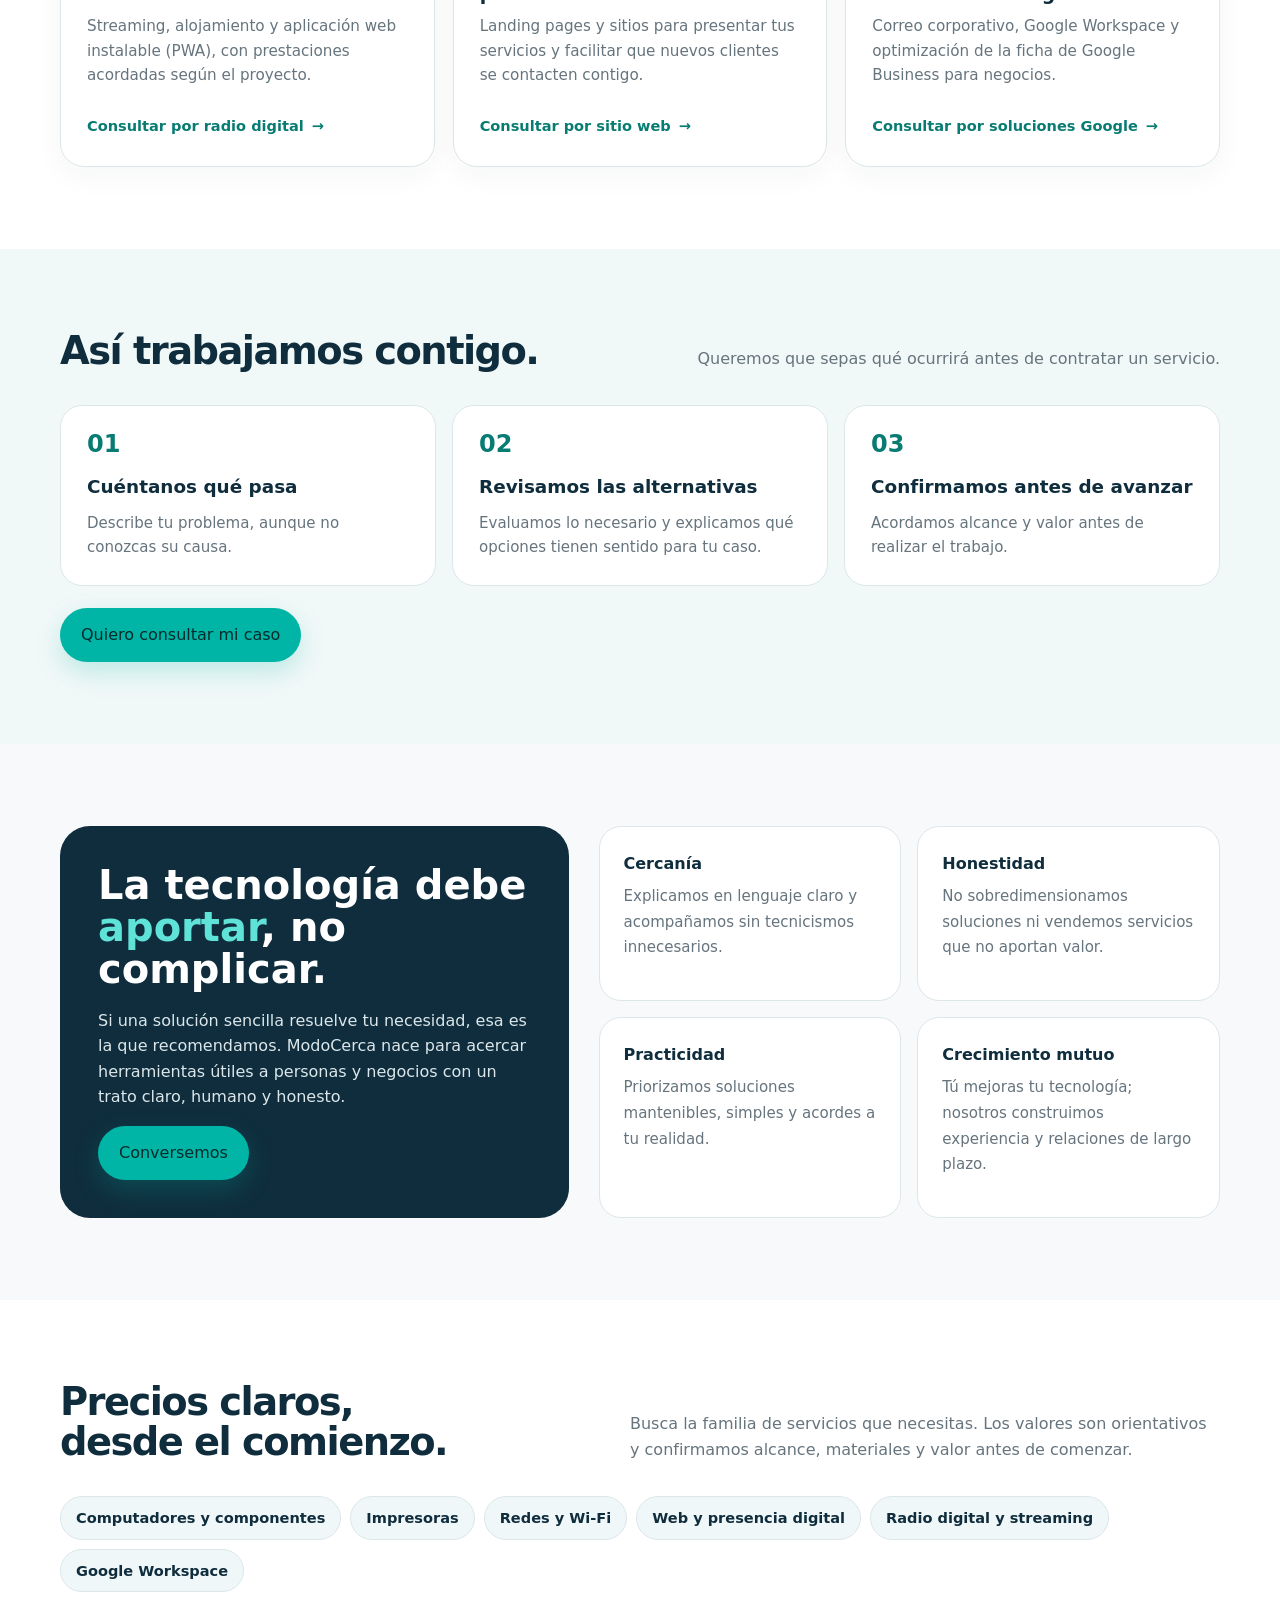
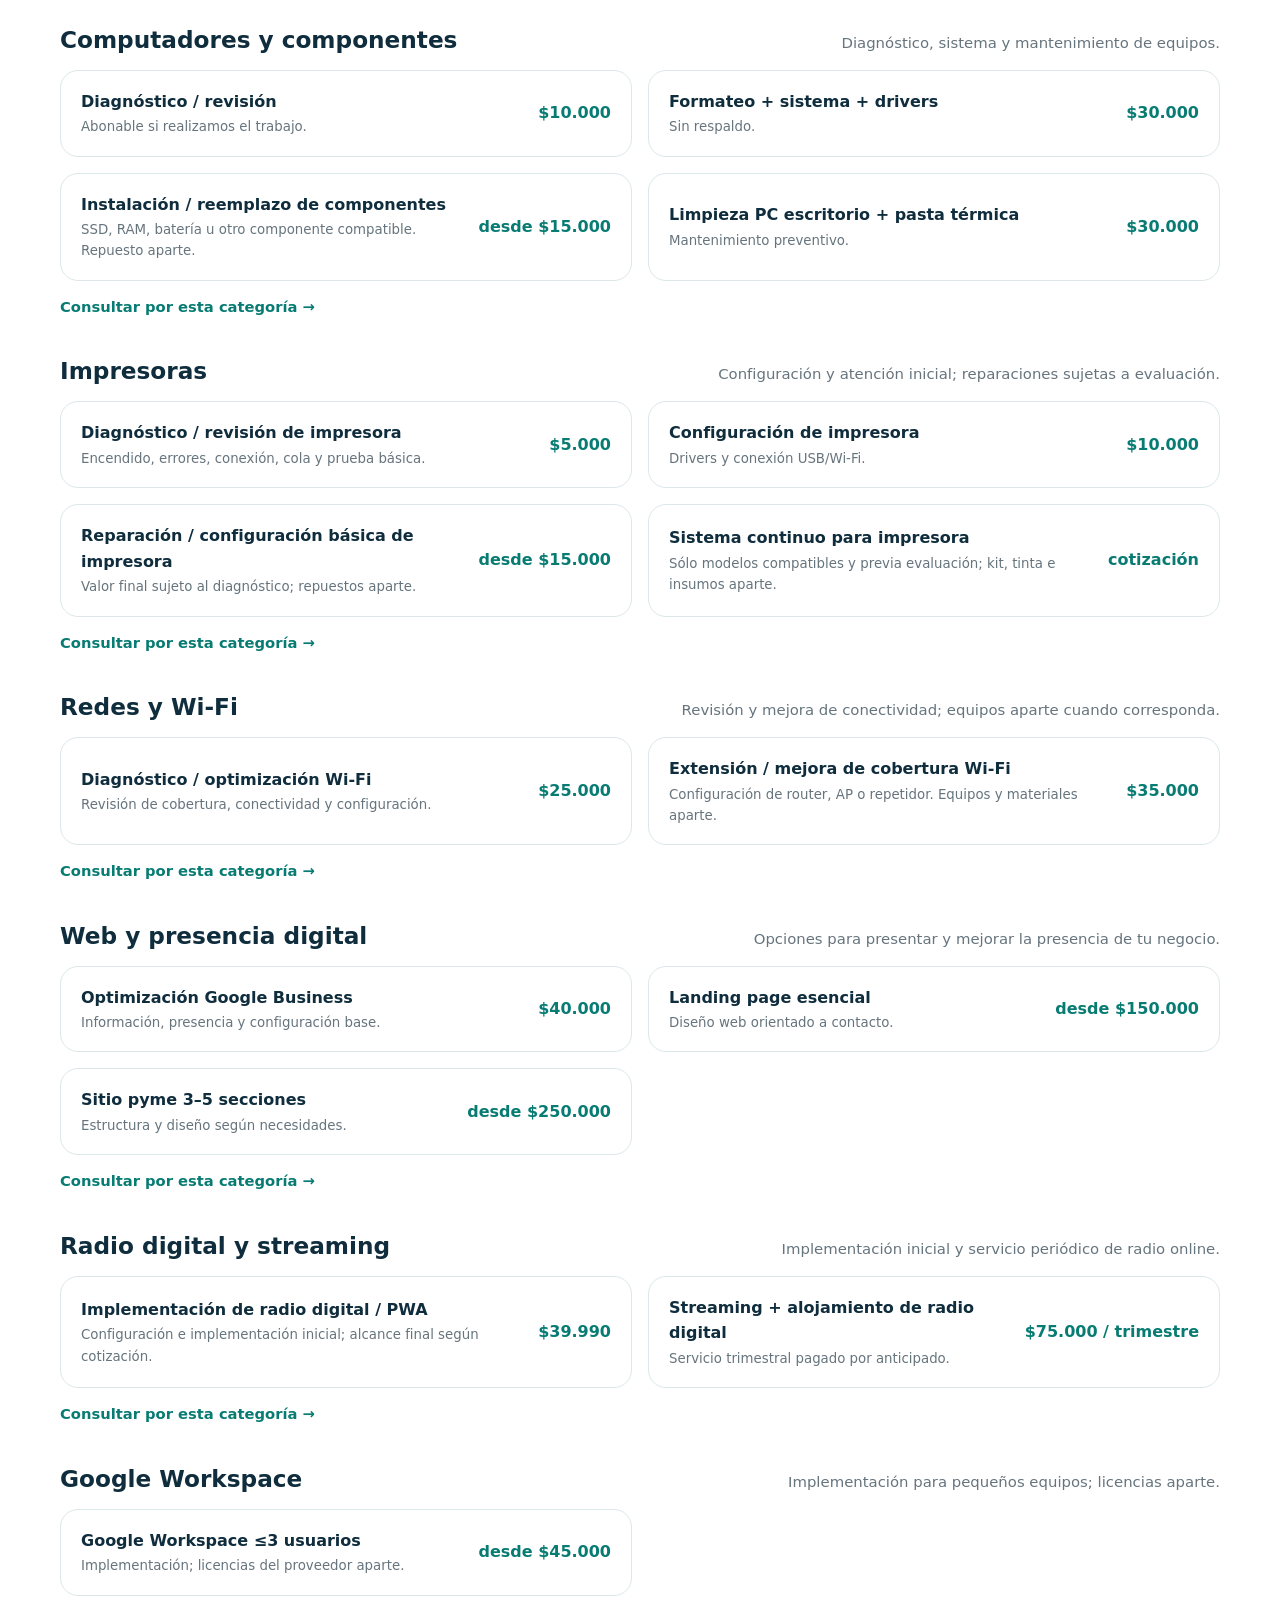
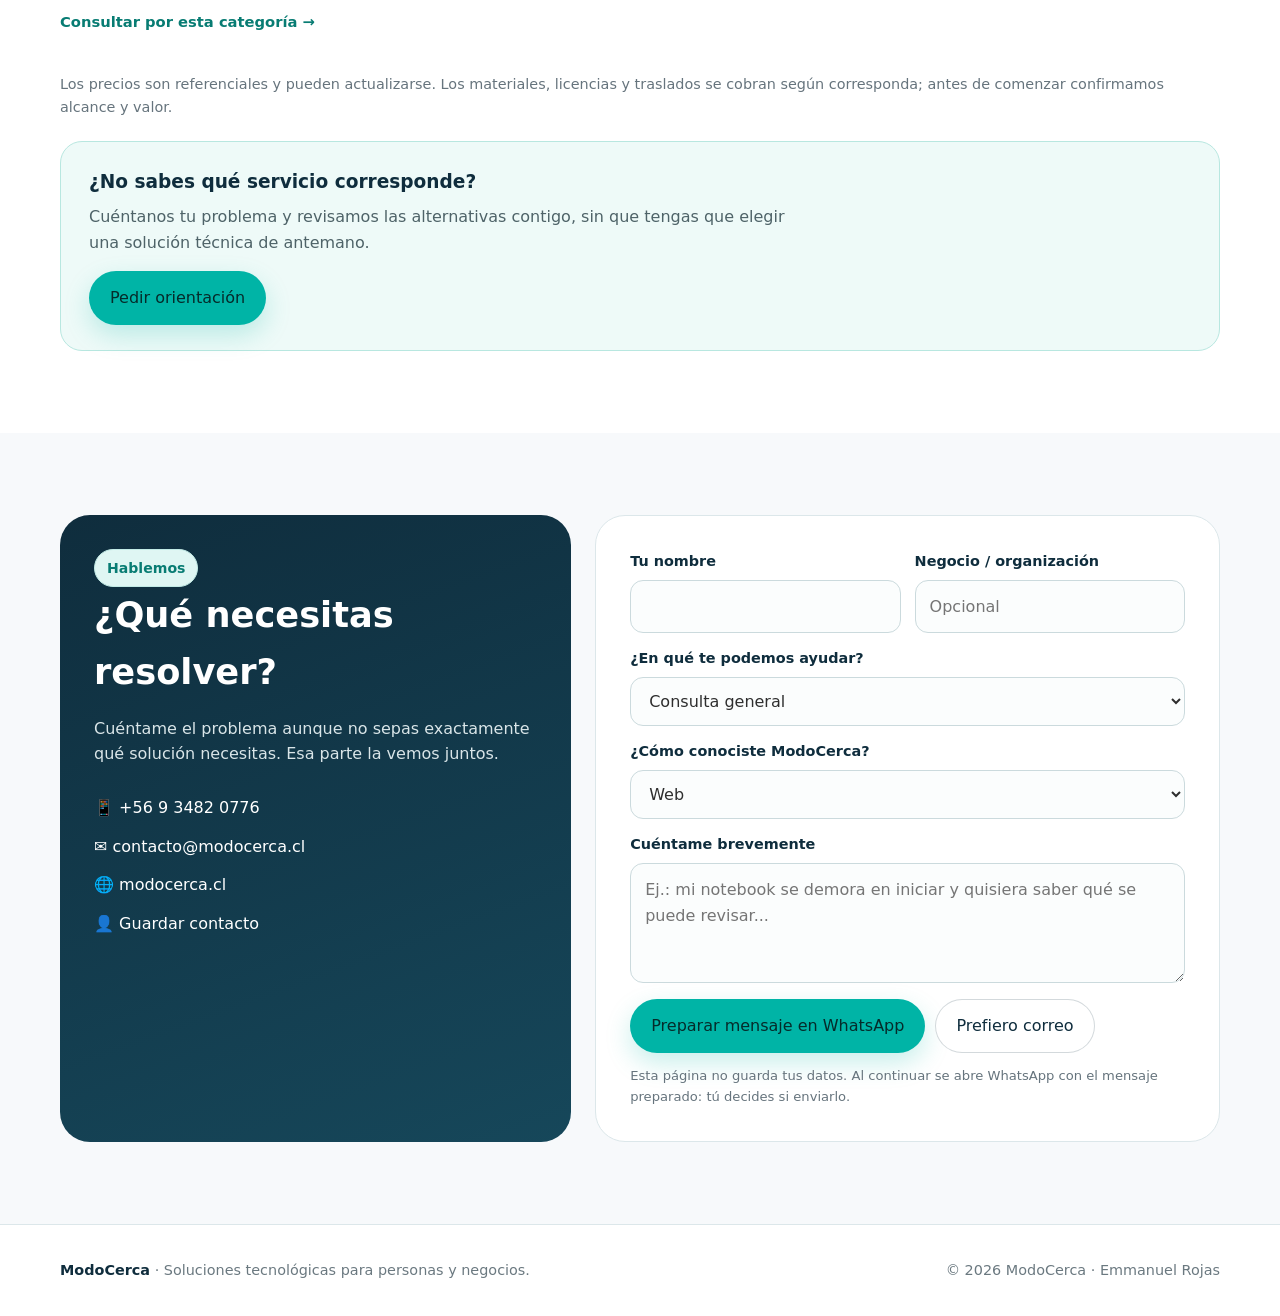
==== commit ce968f80: "Add files via upload V4.2 - Modo Oscuro" ====
--- a/index.html
+++ b/index.html
@@ -13,14 +13,14 @@
 <meta content="Soluciones tecnol&oacute;gicas para personas y negocios: soporte, impresoras, redes y Wi‑Fi, radio digital y streaming, web, Google Workspace y presencia digital." property="og:description"/>
 <meta content="website" property="og:type"/>
 <meta content="https://modocerca.cl/" property="og:url"/>
-<link href="/styles.css" rel="stylesheet"/>
+<script src="/theme.js"></script><link href="/styles.css" rel="stylesheet"/>
 <script defer="" src="/script.js"></script>
 </head>
 <body>
 <a class="skip" href="#contenido">Saltar al contenido</a>
 <header class="site-header">
 <div class="container nav">
-<a aria-label="ModoCerca, inicio" class="brand" href="#inicio"><img alt="ModoCerca" src="/assets/logo.svg"/></a>
+<a aria-label="ModoCerca, inicio" class="brand" href="#inicio"><img class="brand-logo-light" alt="ModoCerca" src="/assets/logo.svg"/><img class="brand-logo-dark" alt="" src="/assets/logo-oscuro.svg"/></a>
 <nav aria-label="Navegaci&oacute;n principal" class="nav-links" id="primary-navigation">
 <a href="#servicios">Servicios</a>
 <a href="#precios">Precios</a>
@@ -29,7 +29,7 @@
 <a href="/tarjeta">Tarjeta digital</a>
 <a class="btn btn-primary" href="https://wa.me/56934820776?text=Hola%20ModoCerca%2C%20llegu%C3%A9%20desde%20la%20web%20y%20quisiera%20hacer%20una%20consulta." rel="noopener" target="_blank">Hablar por WhatsApp</a>
 </nav>
-<button aria-controls="primary-navigation" aria-expanded="false" aria-label="Abrir men&uacute;" class="menu-btn" type="button">☰</button>
+<div class="nav-tools"><button class="theme-toggle" type="button" data-theme-toggle aria-label="Activar modo oscuro" title="Activar modo oscuro"><span class="theme-toggle-icon" aria-hidden="true">☾</span><span class="theme-toggle-label">Modo oscuro</span></button><button aria-controls="primary-navigation" aria-expanded="false" aria-label="Abrir men&uacute;" class="menu-btn" type="button">☰</button></div>
 </div>
 </header>
 <main id="contenido">
--- a/styles.css
+++ b/styles.css
@@ -160,7 +160,7 @@
 .price-help p{margin:7px 0 16px;color:#4e6368;max-width:730px}
 #servicios,#pasos,#precios,#modo,#contacto{scroll-margin-top:90px}
 :where(a,button,input,select,textarea):focus-visible{outline:3px solid #007b73;outline-offset:3px}
-@media(max-width:1050px){
+@media(max-width:1180px){
  .nav-links{display:none;position:absolute;left:18px;right:18px;top:70px;background:#fff;border:1px solid var(--line);border-radius:18px;padding:16px;box-shadow:var(--shadow);flex-direction:column;align-items:stretch;gap:6px}
  .nav-links.open{display:flex}
  .nav-links a:not(.btn){padding:7px 9px}
@@ -187,3 +187,87 @@
  .price-help{padding:21px}
  .brand img{width:min(190px,62vw)}
 }
+
+
+/* ModoCerca V4.2 — Tema oscuro accesible, sin cambiar la identidad visual ni los recorridos. */
+.brand-logo-dark{display:none!important}
+:root[data-theme="dark"] .brand-logo-light{display:none!important}
+:root[data-theme="dark"] .brand-logo-dark{display:block!important}
+.nav-tools{display:flex;align-items:center;gap:10px;margin-left:auto;flex-shrink:0}
+.theme-toggle{display:inline-flex;align-items:center;justify-content:center;gap:7px;min-height:44px;padding:9px 13px;border:1px solid var(--line);border-radius:999px;color:var(--navy);background:#fff;font:inherit;font-size:.87rem;font-weight:750;white-space:nowrap;cursor:pointer;transition:background .18s ease,border-color .18s ease,color .18s ease}
+.theme-toggle:hover{border-color:var(--teal);background:#e9f7f5}
+.theme-toggle-icon{font-size:1.15rem;line-height:1;min-width:18px;text-align:center}
+.digital-card-top-actions{display:flex;align-items:center;gap:9px;flex-wrap:wrap;justify-content:flex-end}
+.digital-card-top-actions .theme-toggle{min-width:44px}
+@media(max-width:1180px){.nav-tools .menu-btn{display:block}}
+@media(max-width:720px){
+ .nav{gap:12px}
+ .theme-toggle{width:44px;min-width:44px;height:44px;padding:8px}
+ .theme-toggle-label{display:none}
+ .nav-tools{gap:8px}
+ .nav-return{padding:10px 12px;font-size:.9rem}
+ .nav .brand img{width:min(175px,47vw)}
+}
+@media(max-width:560px){
+ .digital-card-top{flex-wrap:wrap;gap:12px}
+ .digital-card-top .digital-card-logo img{width:min(205px,55vw)}
+ .digital-card-top-actions{gap:7px}
+ .digital-card-top-actions .theme-toggle{width:40px;min-width:40px;height:40px}
+}
+@media(prefers-reduced-motion:reduce){.theme-toggle{transition:none}}
+
+:root[data-theme="dark"]{
+ color-scheme:dark;
+ --white:#0C1B26;
+ --graphite:#E4EEF3;
+ --muted:#B4C6D0;
+ --line:#314957;
+ --soft:#183845;
+ --shadow:0 18px 50px rgba(0,0,0,.35);
+ --dark-panel:#132B38;
+ --dark-panel-2:#193744;
+ --dark-heading:#F3FAFC;
+ --dark-accent:#67E8DC;
+}
+:root[data-theme="dark"] .site-header{background:rgba(12,27,38,.95);border-bottom:1px solid #304755}
+:root[data-theme="dark"] .nav-links,:root[data-theme="dark"] .menu-btn{color:var(--dark-heading)}
+:root[data-theme="dark"] .nav-links a:hover{color:var(--dark-accent)}
+:root[data-theme="dark"] .theme-toggle{background:#193442;border-color:#416171;color:var(--dark-heading)}
+:root[data-theme="dark"] .theme-toggle:hover{background:#234758;border-color:var(--dark-accent)}
+:root[data-theme="dark"] .btn-secondary{background:#1B3542;border-color:#406070;color:var(--dark-heading)}
+:root[data-theme="dark"] .btn-secondary:hover{border-color:var(--dark-accent);color:var(--dark-accent)}
+:root[data-theme="dark"] .hero{background:radial-gradient(circle at 87% 15%,rgba(0,180,166,.18),transparent 28%),linear-gradient(135deg,#0D202D 0%,#112A37 55%,#163D43 100%)}
+:root[data-theme="dark"] .hero:after{border-color:rgba(103,232,220,.06)}
+:root[data-theme="dark"] .eyebrow{background:#173F48;border-color:#2E777C;color:#9EF8EB}
+:root[data-theme="dark"] .hero h1,:root[data-theme="dark"] .section-head h2{color:var(--dark-heading)}
+:root[data-theme="dark"] .hero h1 span{color:var(--dark-accent)}
+:root[data-theme="dark"] .hero p{color:#BED2DC}
+:root[data-theme="dark"] .hero-note{color:var(--muted)}
+:root[data-theme="dark"] .section.alt{background:#102431}
+:root[data-theme="dark"] .card,:root[data-theme="dark"] .value,:root[data-theme="dark"] .price-row,:root[data-theme="dark"] .contact-form,:root[data-theme="dark"] .step{background:var(--dark-panel);border-color:var(--line);box-shadow:0 8px 26px rgba(0,0,0,.15)}
+:root[data-theme="dark"] .card h3,:root[data-theme="dark"] .value b,:root[data-theme="dark"] .price-row b,:root[data-theme="dark"] .step h3,:root[data-theme="dark"] .price-group-heading h3,:root[data-theme="dark"] .price-help strong{color:var(--dark-heading)}
+:root[data-theme="dark"] .card-icon{background:#204653;color:var(--dark-accent)}
+:root[data-theme="dark"] .price,:root[data-theme="dark"] .subtle-link,:root[data-theme="dark"] .service-type,:root[data-theme="dark"] .card-link,:root[data-theme="dark"] .step-number,:root[data-theme="dark"] .price-group-cta{color:var(--dark-accent)!important}
+:root[data-theme="dark"] .steps-section{background:#0D2330}
+:root[data-theme="dark"] .price-categories a{color:var(--dark-heading);background:#1B3946;border-color:var(--line)}
+:root[data-theme="dark"] .price-categories a:hover,:root[data-theme="dark"] .price-categories a:focus-visible{background:#234A56;border-color:var(--dark-accent)}
+:root[data-theme="dark"] .price-help{background:#173B41;border-color:#39777A}
+:root[data-theme="dark"] .price-help p{color:#C2D7DE}
+:root[data-theme="dark"] label{color:var(--dark-heading)}
+:root[data-theme="dark"] input,:root[data-theme="dark"] select,:root[data-theme="dark"] textarea{background:#0C222F;border-color:#486574;color:var(--dark-heading)}
+:root[data-theme="dark"] input::placeholder,:root[data-theme="dark"] textarea::placeholder{color:#A1B6C1}
+:root[data-theme="dark"] input:focus,:root[data-theme="dark"] select:focus,:root[data-theme="dark"] textarea:focus{border-color:var(--dark-accent);box-shadow:0 0 0 3px rgba(103,232,220,.18)}
+:root[data-theme="dark"] footer{background:#0C1B26;border-color:var(--line)}
+:root[data-theme="dark"] .footer-grid{color:var(--muted)}
+:root[data-theme="dark"] .footer-brand{color:var(--dark-heading)}
+:root[data-theme="dark"] .skip:focus{background:var(--dark-panel);color:var(--dark-heading)}
+:root[data-theme="dark"] .digital-card-page{background:radial-gradient(circle at 78% 8%,rgba(0,180,166,.14),transparent 28%),linear-gradient(145deg,#08141E,#0C1B26 58%,#102E39)}
+:root[data-theme="dark"] .digital-card{background:#142C39;border-color:#36515F}
+:root[data-theme="dark"] .digital-card-badge,:root[data-theme="dark"] .share-status{background:#1C4B4B;color:#9DF4E5;border-color:#337E7D}
+:root[data-theme="dark"] .digital-card-kicker,:root[data-theme="dark"] .digital-card-footer a{color:var(--dark-accent)}
+:root[data-theme="dark"] .digital-card-identity h1,:root[data-theme="dark"] .digital-card-contact strong{color:var(--dark-heading)}
+:root[data-theme="dark"] .digital-card-role{color:#C3D9E3}
+:root[data-theme="dark"] .digital-card-services span{background:#1B3A48;border-color:var(--line);color:var(--dark-heading)}
+:root[data-theme="dark"] .digital-card-note{color:#B7D1DD}
+:root[data-theme="dark"] :where(a,button,input,select,textarea):focus-visible{outline-color:#9DF4E5}
+@media(max-width:1180px){:root[data-theme="dark"] .nav-links{background:#142D3B;border-color:var(--line)}}
